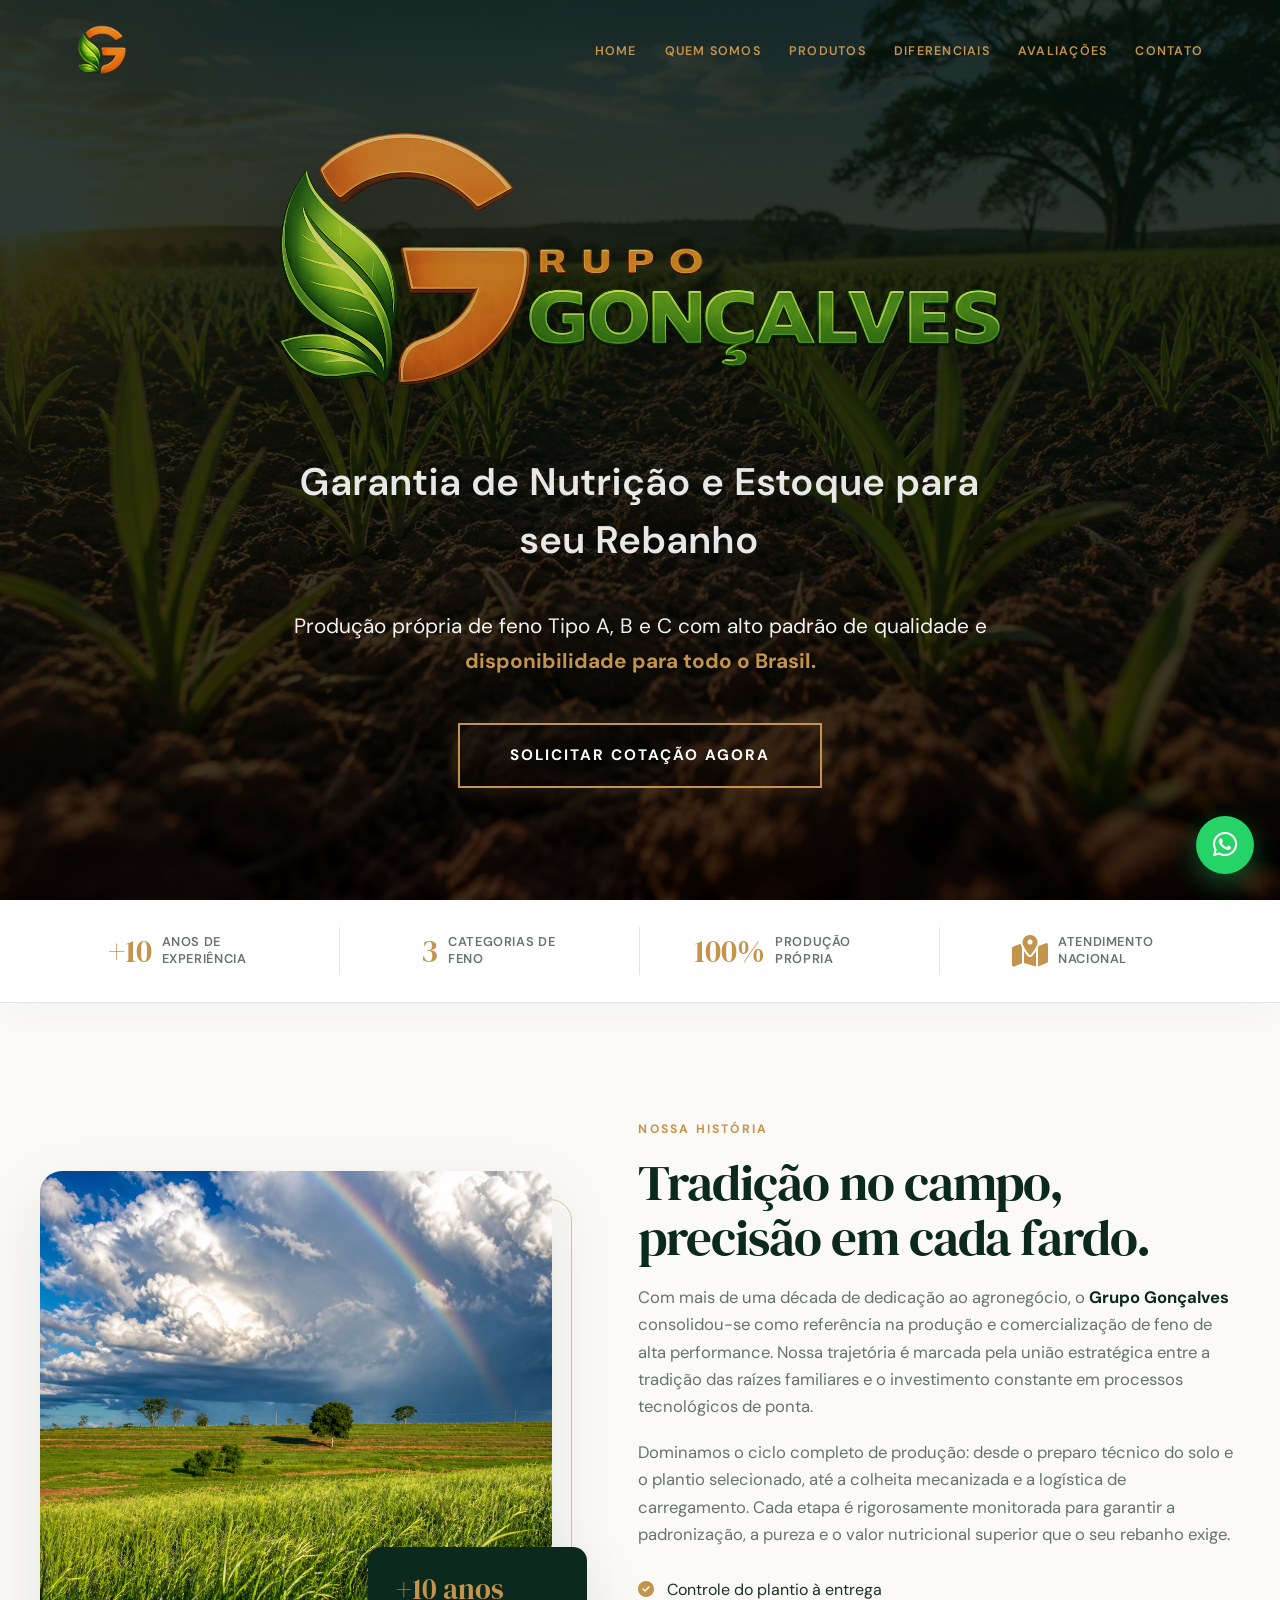
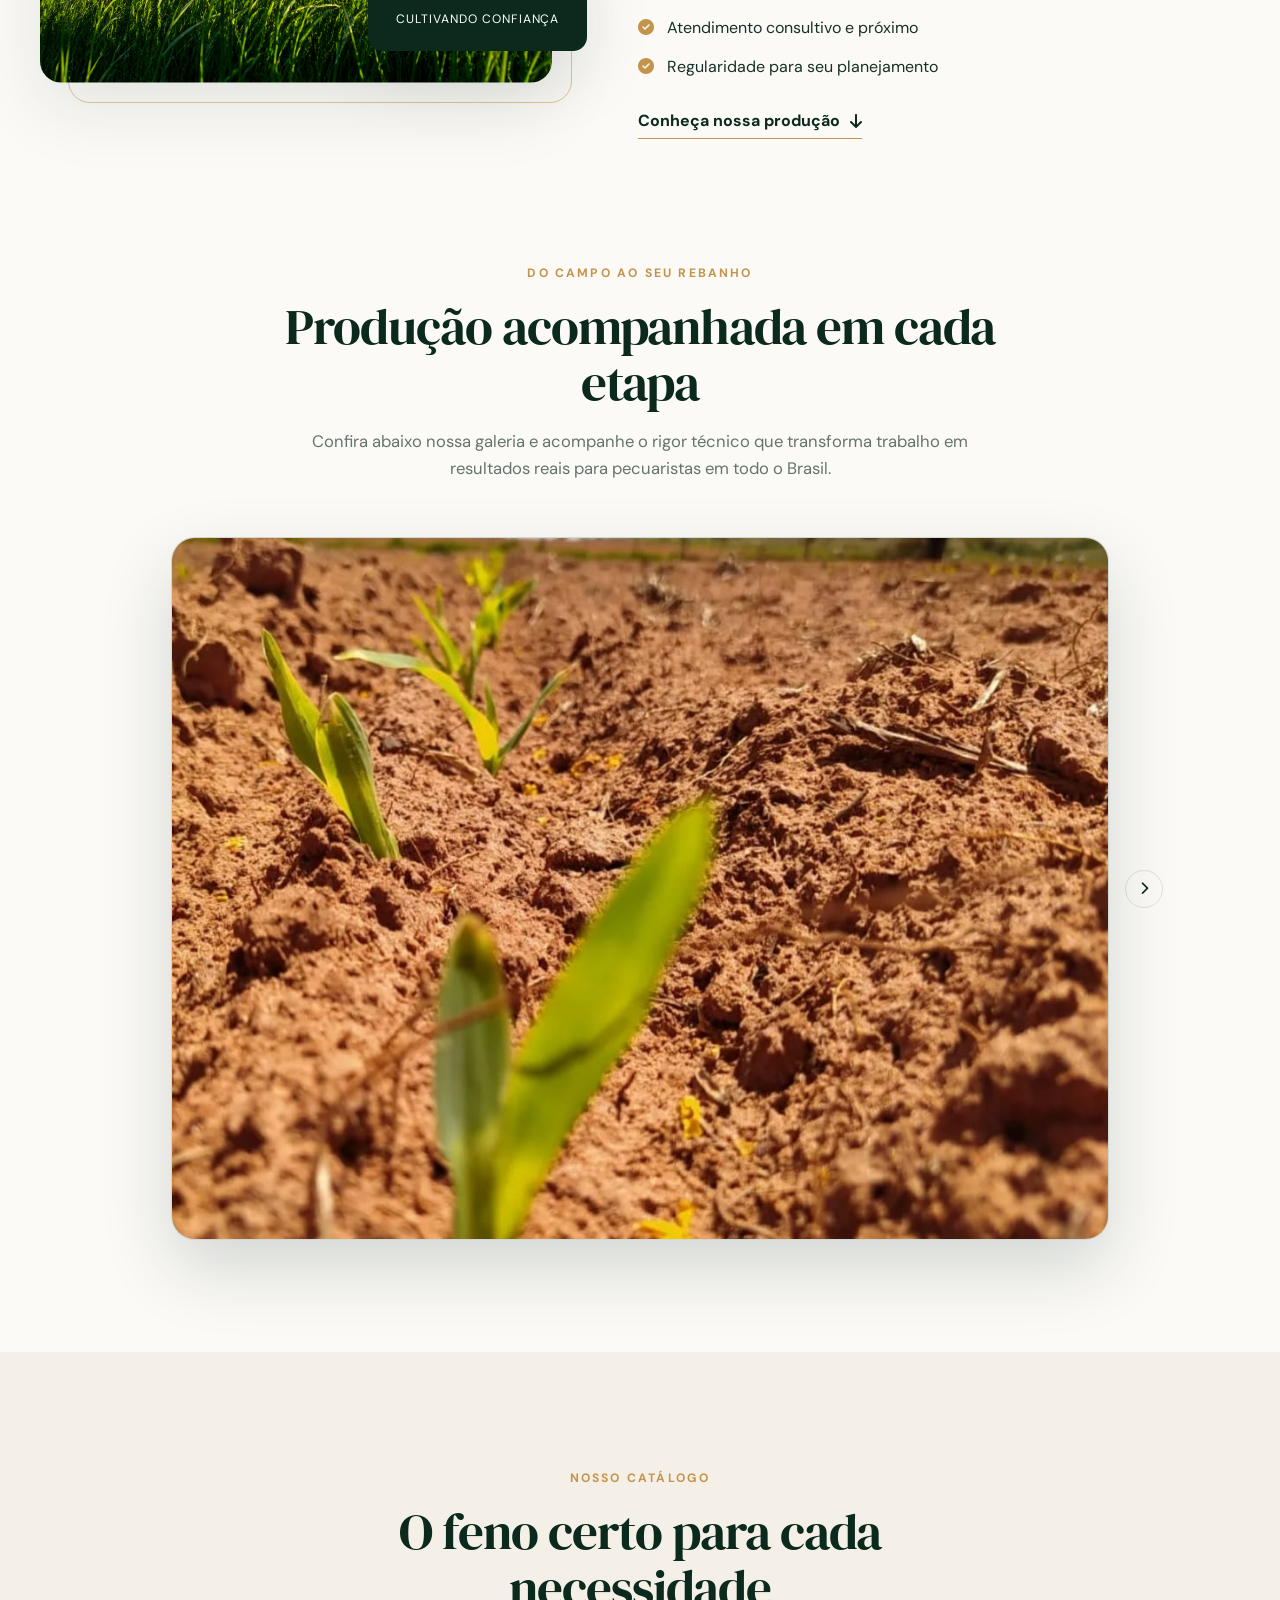
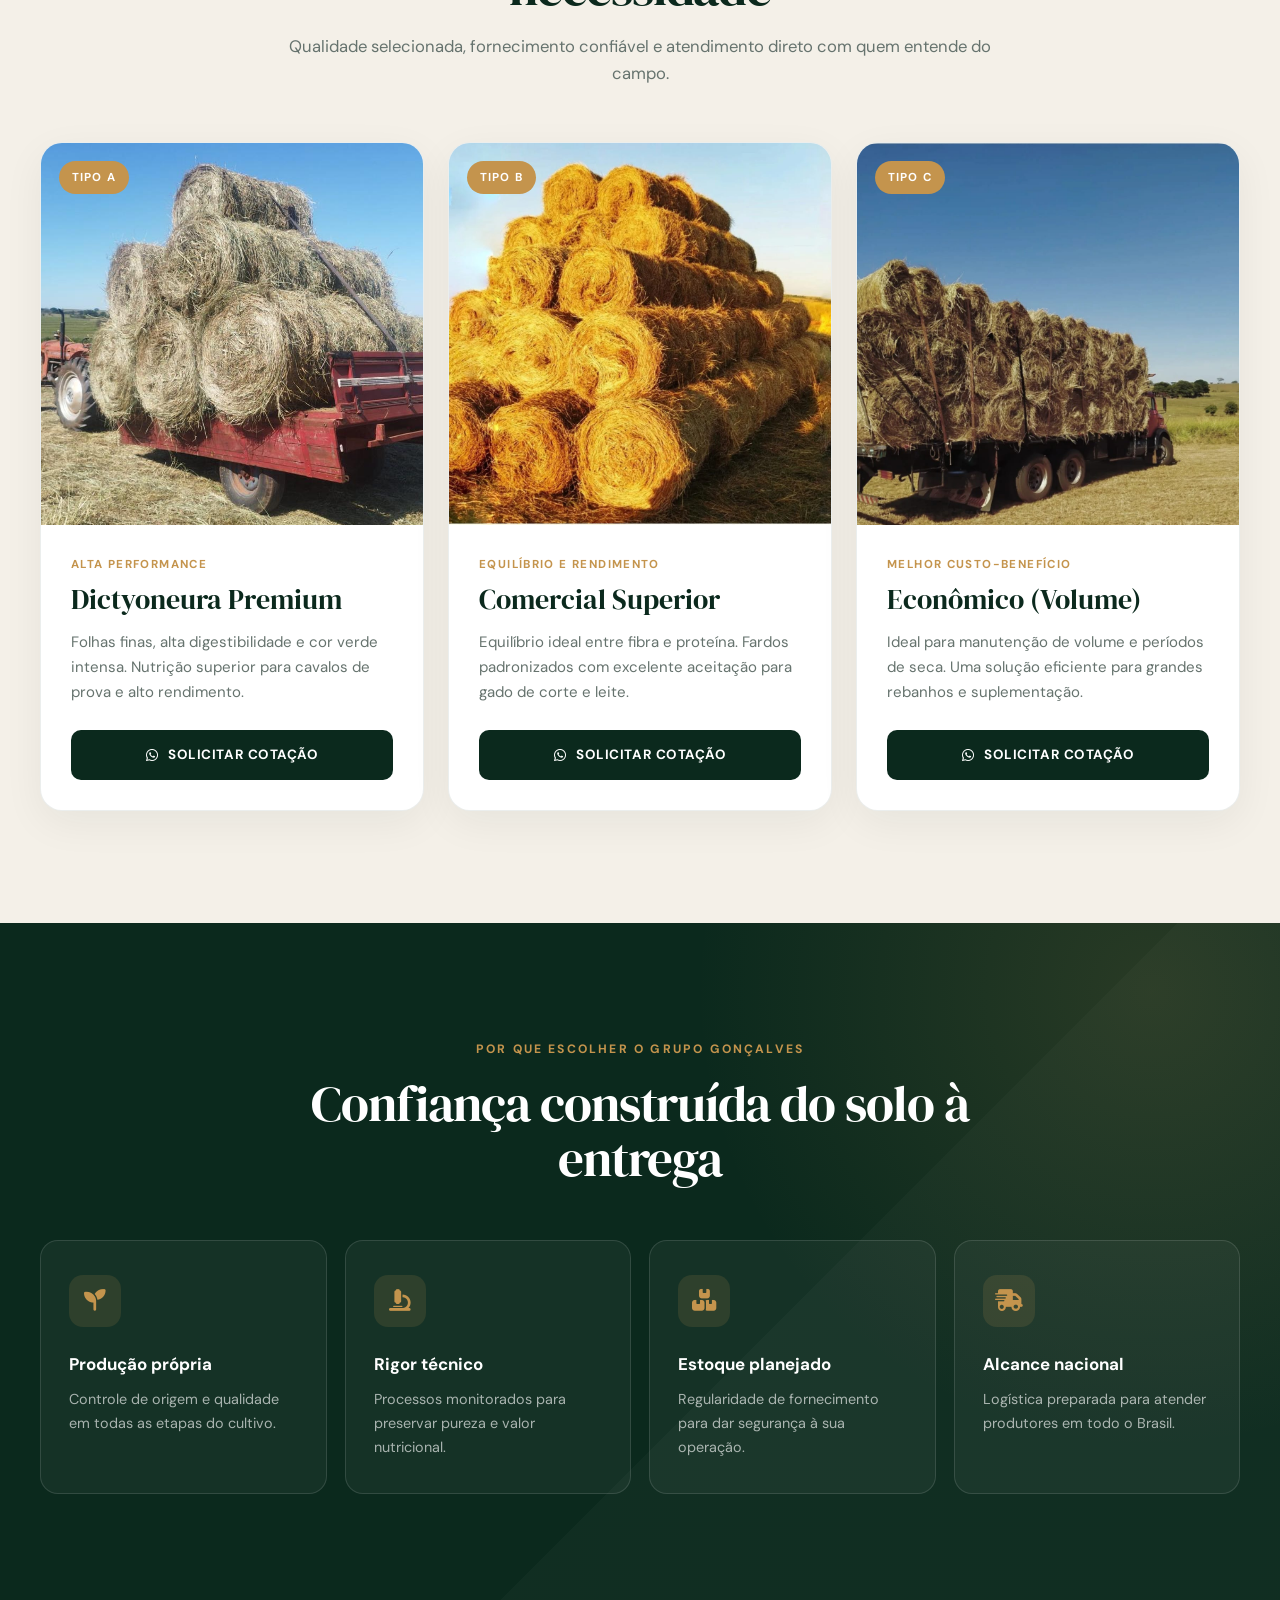
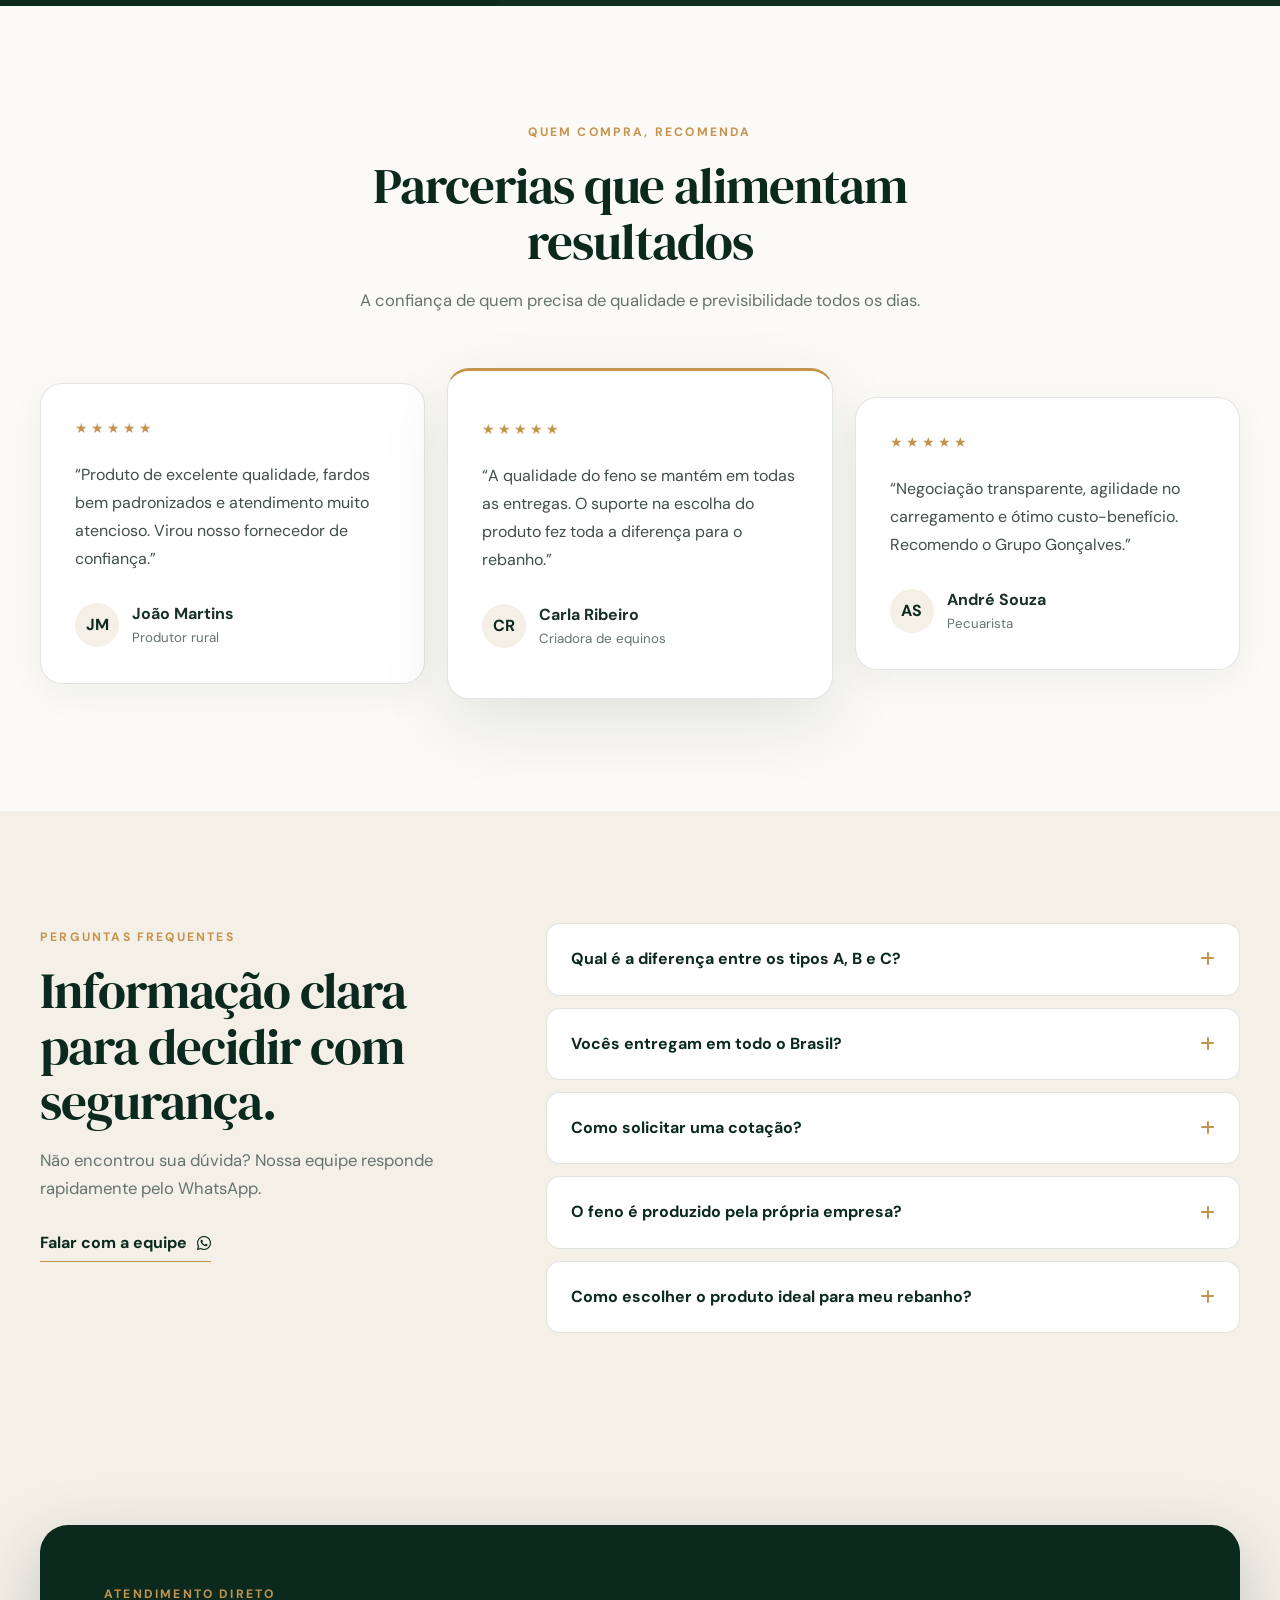
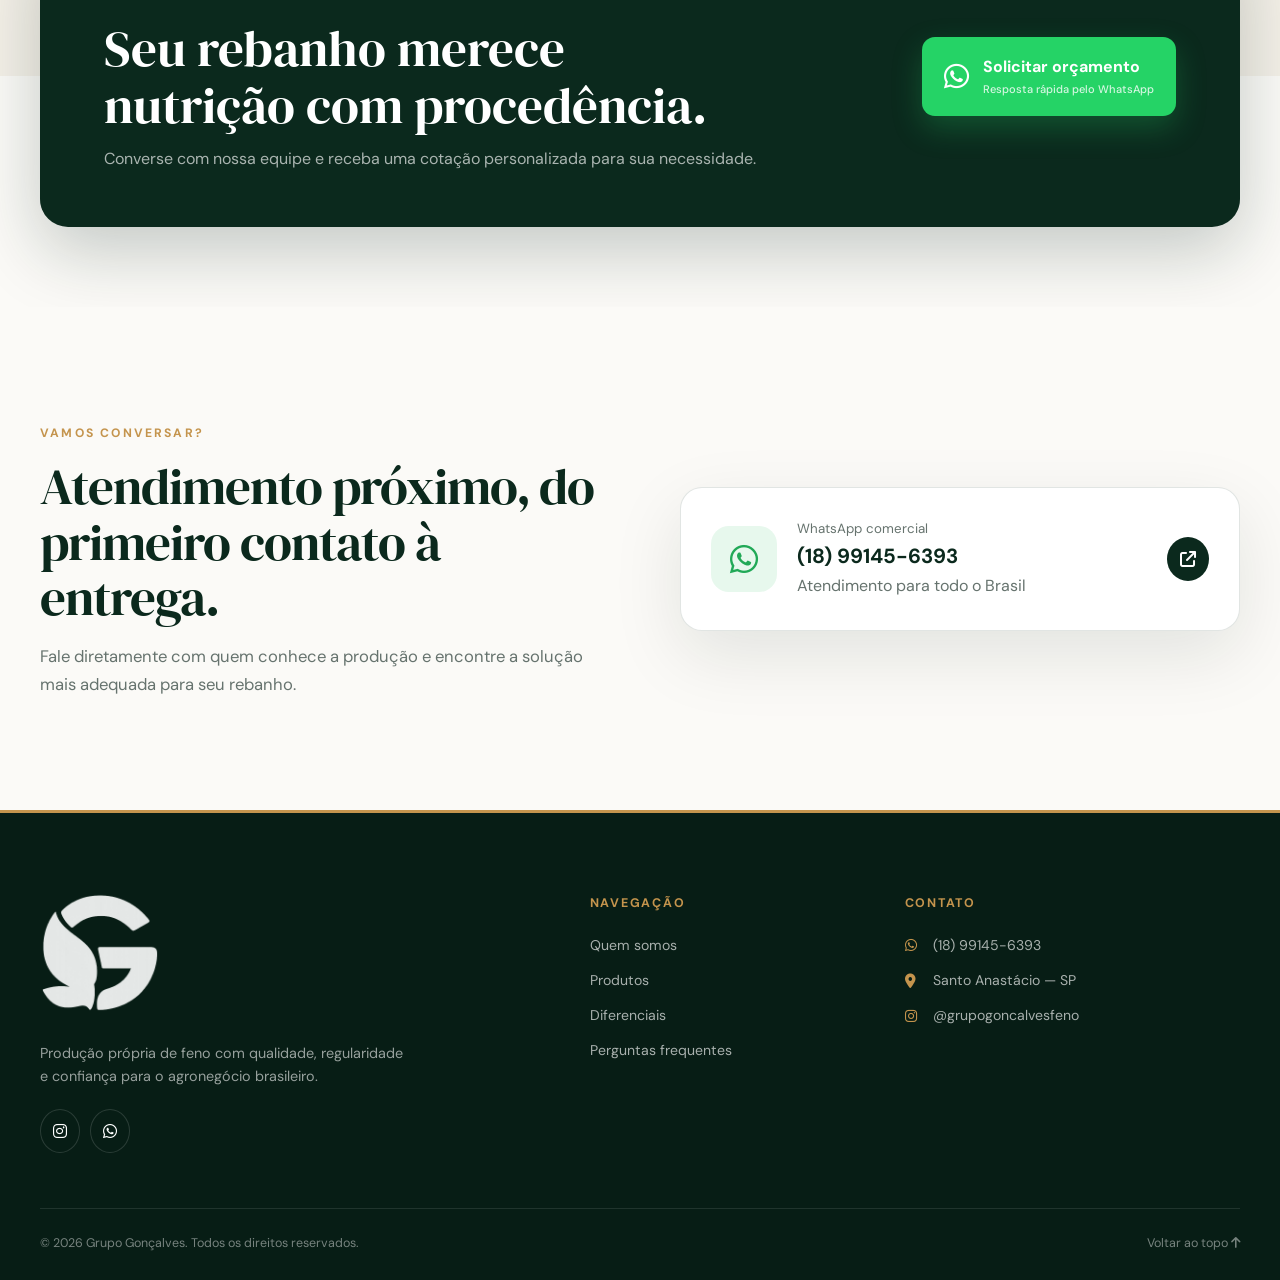
==== index.html @ c6c156f8 "chore: adiciona verificação do Google Search Console" ====
<!DOCTYPE html>
<html lang="pt-BR">
<head>
    <meta charset="UTF-8">
    <meta name="viewport" content="width=device-width, initial-scale=1.0">
    <meta name="theme-color" content="#0b291d">
    <meta name="description" content="Feno de alta qualidade direto do produtor. O Grupo Gonçalves oferece produção própria, padrão nutricional e entrega para todo o Brasil.">
    <meta name="robots" content="index, follow, max-image-preview:large">
    <meta property="og:title" content="Grupo Gonçalves | Feno de alta performance">
    <meta property="og:description" content="Produção própria de feno com qualidade, regularidade e atendimento para todo o Brasil.">
    <meta property="og:image" content="./assets/GrupoGoncalvesPreview.png">
    <meta property="og:image:alt" content="Grupo Gonçalves — produção de feno de alta performance">
    <meta property="og:type" content="website">
    <meta property="og:locale" content="pt_BR">
    <meta property="og:site_name" content="Grupo Gonçalves">
    <meta name="twitter:card" content="summary_large_image">
    <meta name="twitter:title" content="Grupo Gonçalves | Feno de alta performance">
    <meta name="twitter:description" content="Produção própria de feno com qualidade, regularidade e atendimento para todo o Brasil.">
    <meta name="twitter:image" content="./assets/GrupoGoncalvesPreview.png">
    <meta name="twitter:image:alt" content="Grupo Gonçalves — produção de feno de alta performance">
    <title>Grupo Gonçalves | Feno de Alta Performance</title>
    <link rel="icon" type="image/png" href="./assets/icons/favicon_b.png">
    <link rel="apple-touch-icon" href="./assets/icons/favicon_b.png">
    <link rel="preconnect" href="https://fonts.googleapis.com">
    <link rel="preconnect" href="https://fonts.gstatic.com" crossorigin>
    <link rel="preconnect" href="https://cdnjs.cloudflare.com" crossorigin>
    <link rel="stylesheet" href="https://fonts.googleapis.com/css2?family=DM+Serif+Display&family=DM+Sans:wght@400;500;600;700&display=swap">
    <link rel="stylesheet" href="https://cdnjs.cloudflare.com/ajax/libs/font-awesome/6.5.1/css/all.min.css">
    <link rel="stylesheet" href="style.css?v=20260802-17">
    <script type="application/ld+json">
    {
        "@context": "https://schema.org",
        "@type": "LocalBusiness",
        "name": "Grupo Gonçalves",
        "description": "Produção própria e comercialização de feno com atendimento para todo o Brasil.",
        "telephone": "+55 18 99145-6393",
        "address": {
            "@type": "PostalAddress",
            "addressLocality": "Santo Anastácio",
            "addressRegion": "SP",
            "addressCountry": "BR"
        },
        "areaServed": {
            "@type": "Country",
            "name": "Brasil"
        },
        "sameAs": [
            "https://instagram.com/grupogoncalvesfeno"
        ]
    }
    </script>
    <meta name="google-site-verification" content="qY4bhLeJdw24BojSnHFALsoboy35fEL6OrrmqEKG6aY" />
</head>
<body>
    <a class="skip-link" href="#conteudo">Pular para o conteúdo</a>
    <header id="top">
        <nav id="navbar" aria-label="Navegação principal">
            <a href="#top" class="logo-link" aria-label="Grupo Gonçalves — início">
                <img src="./assets/LogoG.png" alt="Grupo Gonçalves" class="logo" decoding="async">
            </a>
            <ul class="nav-links" id="nav-menu">
                <li><a href="#top">Home</a></li>
                <li><a href="#quem-somos">Quem Somos</a></li>
                <li><a href="#produtos">Produtos</a></li>
                <li><a href="#diferenciais">Diferenciais</a></li>
                <li><a href="#depoimentos">Avaliações</a></li>
                <li><a href="#contato">Contato</a></li>
            </ul>
            <button class="menu-toggle" id="mobile-menu" type="button" aria-label="Abrir menu de navegação" aria-expanded="false" aria-controls="nav-menu">
                <span class="bar"></span><span class="bar"></span><span class="bar"></span>
            </button>
        </nav>
    </header>

    <main id="conteudo">
        <!-- HERO PRESERVADA -->
        <section id="home" class="hero">
            <div class="hero-content">
                <div class="hero-brand">
                    <img src="./assets/GrupoGoncalvesPreview.png" alt="Destaque da produção de feno premium Grupo Gonçalves" class="hero-logo" width="1400" height="500" decoding="async" fetchpriority="high">
                </div>
                <h1 class="hero-tagline">Garantia de Nutrição e Estoque para seu Rebanho</h1>
                <p class="hero-subtext">Produção própria de feno Tipo A, B e C com alto padrão de qualidade e <span>disponibilidade para todo o Brasil.</span></p>
                <div class="hero-actions">
                    <a href="https://wa.me/5518991456393?text=Olá! Gostaria de consultar a disponibilidade de carga e preços." class="btn-cta" target="_blank" rel="noopener noreferrer">Solicitar Cotação Agora</a>
                </div>
            </div>
        </section>

        <section class="trust-bar" aria-label="Nossos números">
            <div class="container trust-grid">
                <div><strong>+10</strong><span>anos de experiência</span></div>
                <div><strong>3</strong><span>categorias de feno</span></div>
                <div><strong>100%</strong><span>produção própria</span></div>
                <div><i class="fa-solid fa-map-location-dot" aria-hidden="true"></i><span>atendimento nacional</span></div>
            </div>
        </section>

        <section id="quem-somos" class="section about-section">
            <div class="container">
                <div class="about-grid reveal">
                    <div class="about-media">
                        <img src="./assets/about-image.png" alt="Produção de feno do Grupo Gonçalves" loading="lazy" decoding="async" width="1024" height="1024">
                        <div class="experience-card"><strong>+10 anos</strong><span>cultivando confiança</span></div>
                    </div>
                    <div class="about-copy">
                        <span class="eyebrow">Nossa história</span>
                        <h2>Tradição no campo, precisão em cada fardo.</h2>
                        <p>Com mais de uma década de dedicação ao agronegócio, o <strong>Grupo Gonçalves</strong> consolidou-se como referência na produção e comercialização de feno de alta performance. Nossa trajetória é marcada pela união estratégica entre a tradição das raízes familiares e o investimento constante em processos tecnológicos de ponta.</p>
                        <p>Dominamos o ciclo completo de produção: desde o preparo técnico do solo e o plantio selecionado, até a colheita mecanizada e a logística de carregamento. Cada etapa é rigorosamente monitorada para garantir a padronização, a pureza e o valor nutricional superior que o seu rebanho exige.</p>
                        <ul class="check-list">
                            <li><i class="fa-solid fa-circle-check"></i> Controle do plantio à entrega</li>
                            <li><i class="fa-solid fa-circle-check"></i> Atendimento consultivo e próximo</li>
                            <li><i class="fa-solid fa-circle-check"></i> Regularidade para seu planejamento</li>
                        </ul>
                        <a class="text-link" href="#processo">Conheça nossa produção <i class="fa-solid fa-arrow-down"></i></a>
                    </div>
                </div>

                <div id="processo" class="process-block reveal">
                    <div class="section-heading">
                        <span class="eyebrow">Do campo ao seu rebanho</span>
                        <h2>Produção acompanhada em cada etapa</h2>
                        <p>Confira abaixo nossa galeria e acompanhe o rigor técnico que transforma trabalho em resultados reais para pecuaristas em todo o Brasil.</p>
                    </div>
                    <div class="carousel-container" aria-label="Galeria do processo de produção" aria-roledescription="carrossel" tabindex="0">
                        <div class="carousel-stage">
                            <button class="carousel-btn prev-btn hidden" type="button" aria-label="Imagem anterior"><i class="fas fa-chevron-left"></i></button>
                            <div class="carousel-track-container">
                                <ul class="carousel-track">
                                    <li class="carousel-slide"><img src="./assets/Plantio.jpeg" alt="Preparação técnica do solo para plantio de feno" loading="lazy" decoding="async" width="1076" height="1074"></li>
                                    <li class="carousel-slide"><img src="./assets/GramaLlanero.jpeg" alt="Campo de grama Llanero para produção de feno" loading="lazy" decoding="async" width="960" height="1280"></li>
                                    <li class="carousel-slide"><img src="./assets/TratornaRoca.jpeg" alt="Colheita mecanizada de feno" loading="lazy" decoding="async" width="1078" height="871"></li>
                                    <li class="carousel-slide"><img src="./assets/RoloDeFeno.jpeg" alt="Fardos de feno prontos para armazenamento" loading="lazy" decoding="async" width="1080" height="1079"></li>
                                    <li class="carousel-slide"><img src="./assets/FenonoCaminhao.jpeg" alt="Transporte de feno para todo o Brasil" loading="lazy" decoding="async" width="1080" height="1079"></li>
                                    <li class="carousel-slide"><img src="./assets/CarretadeFeno.jpeg" alt="Carregamento de feno em carreta" loading="lazy" decoding="async" width="1280" height="960"></li>
                                </ul>
                            </div>
                            <button class="carousel-btn next-btn" type="button" aria-label="Próxima imagem"><i class="fas fa-chevron-right"></i></button>
                        </div>
                    </div>
                </div>
            </div>
        </section>

        <section id="produtos" class="section products-section">
            <div class="container">
                <div class="section-heading reveal"><span class="eyebrow">Nosso catálogo</span><h2>O feno certo para cada necessidade</h2><p>Qualidade selecionada, fornecimento confiável e atendimento direto com quem entende do campo.</p></div>
                <div class="products-grid">
                    <article class="product-card reveal"><div class="product-image"><img src="./assets/FenoTrator.jpeg" alt="Feno Dictyoneura Premium Tipo A" loading="lazy"><span>Tipo A</span></div><div class="product-body"><p class="product-kicker">Alta performance</p><h3>Dictyoneura Premium</h3><p>Folhas finas, alta digestibilidade e cor verde intensa. Nutrição superior para cavalos de prova e alto rendimento.</p><a class="product-button" href="https://wa.me/5518991456393?text=Olá! Gostaria de um orçamento para Feno Tipo A." target="_blank" rel="noopener noreferrer"><i class="fa-brands fa-whatsapp"></i> Solicitar cotação</a></div></article>
                    <article class="product-card reveal"><div class="product-image"><img src="./assets/RoloDeFeno.jpeg" alt="Feno Comercial Superior Tipo B" loading="lazy"><span>Tipo B</span></div><div class="product-body"><p class="product-kicker">Equilíbrio e rendimento</p><h3>Comercial Superior</h3><p>Equilíbrio ideal entre fibra e proteína. Fardos padronizados com excelente aceitação para gado de corte e leite.</p><a class="product-button" href="https://wa.me/5518991456393?text=Olá! Gostaria de um orçamento para Feno Tipo B." target="_blank" rel="noopener noreferrer"><i class="fa-brands fa-whatsapp"></i> Solicitar cotação</a></div></article>
                    <article class="product-card reveal"><div class="product-image"><img src="./assets/CaminhaodeFeno.jpeg" alt="Feno Econômico Tipo C" loading="lazy"><span>Tipo C</span></div><div class="product-body"><p class="product-kicker">Melhor custo-benefício</p><h3>Econômico (Volume)</h3><p>Ideal para manutenção de volume e períodos de seca. Uma solução eficiente para grandes rebanhos e suplementação.</p><a class="product-button" href="https://wa.me/5518991456393?text=Olá! Gostaria de um orçamento para Feno Tipo C." target="_blank" rel="noopener noreferrer"><i class="fa-brands fa-whatsapp"></i> Solicitar cotação</a></div></article>
                </div>
            </div>
        </section>

        <section id="diferenciais" class="section advantages-section">
            <div class="container"><div class="section-heading light reveal"><span class="eyebrow">Por que escolher o Grupo Gonçalves</span><h2>Confiança construída do solo à entrega</h2></div>
                <div class="advantages-grid">
                    <article class="advantage reveal"><i class="fa-solid fa-seedling"></i><h3>Produção própria</h3><p>Controle de origem e qualidade em todas as etapas do cultivo.</p></article>
                    <article class="advantage reveal"><i class="fa-solid fa-microscope"></i><h3>Rigor técnico</h3><p>Processos monitorados para preservar pureza e valor nutricional.</p></article>
                    <article class="advantage reveal"><i class="fa-solid fa-boxes-stacked"></i><h3>Estoque planejado</h3><p>Regularidade de fornecimento para dar segurança à sua operação.</p></article>
                    <article class="advantage reveal"><i class="fa-solid fa-truck-fast"></i><h3>Alcance nacional</h3><p>Logística preparada para atender produtores em todo o Brasil.</p></article>
                </div>
            </div>
        </section>

        <section id="depoimentos" class="section testimonials-section">
            <div class="container"><div class="section-heading reveal"><span class="eyebrow">Quem compra, recomenda</span><h2>Parcerias que alimentam resultados</h2><p>A confiança de quem precisa de qualidade e previsibilidade todos os dias.</p></div>
                <div class="testimonials-grid">
                    <figure class="testimonial reveal"><div class="stars" aria-label="5 de 5 estrelas">★★★★★</div><blockquote>“Produto de excelente qualidade, fardos bem padronizados e atendimento muito atencioso. Virou nosso fornecedor de confiança.”</blockquote><figcaption><span class="avatar">JM</span><div><strong>João Martins</strong><small>Produtor rural</small></div></figcaption></figure>
                    <figure class="testimonial featured reveal"><div class="stars" aria-label="5 de 5 estrelas">★★★★★</div><blockquote>“A qualidade do feno se mantém em todas as entregas. O suporte na escolha do produto fez toda a diferença para o rebanho.”</blockquote><figcaption><span class="avatar">CR</span><div><strong>Carla Ribeiro</strong><small>Criadora de equinos</small></div></figcaption></figure>
                    <figure class="testimonial reveal"><div class="stars" aria-label="5 de 5 estrelas">★★★★★</div><blockquote>“Negociação transparente, agilidade no carregamento e ótimo custo-benefício. Recomendo o Grupo Gonçalves.”</blockquote><figcaption><span class="avatar">AS</span><div><strong>André Souza</strong><small>Pecuarista</small></div></figcaption></figure>
                </div>
            </div>
        </section>

        <section id="faq" class="section faq-section">
            <div class="container faq-layout"><div class="faq-intro reveal"><span class="eyebrow">Perguntas frequentes</span><h2>Informação clara para decidir com segurança.</h2><p>Não encontrou sua dúvida? Nossa equipe responde rapidamente pelo WhatsApp.</p><a class="text-link" href="https://wa.me/5518991456393?text=Olá! Tenho uma dúvida sobre os produtos." target="_blank" rel="noopener noreferrer">Falar com a equipe <i class="fa-brands fa-whatsapp"></i></a></div>
                <div class="accordion reveal">
                    <details><summary>Qual é a diferença entre os tipos A, B e C?<i class="fa-solid fa-plus"></i></summary><p>Eles atendem objetivos distintos de desempenho, composição e custo-benefício. Nossa equipe indica a melhor opção conforme o perfil do seu rebanho.</p></details>
                    <details><summary>Vocês entregam em todo o Brasil?<i class="fa-solid fa-plus"></i></summary><p>Sim. Atendemos clientes em todo o território nacional e alinhamos cada carga conforme o destino e a disponibilidade logística.</p></details>
                    <details><summary>Como solicitar uma cotação?<i class="fa-solid fa-plus"></i></summary><p>Entre em contato pelo WhatsApp, informe o tipo ou finalidade do feno, a quantidade desejada e sua cidade para receber uma cotação personalizada.</p></details>
                    <details><summary>O feno é produzido pela própria empresa?<i class="fa-solid fa-plus"></i></summary><p>Sim. A produção própria permite acompanhar o ciclo completo e manter maior controle sobre origem, padronização e qualidade.</p></details>
                    <details><summary>Como escolher o produto ideal para meu rebanho?<i class="fa-solid fa-plus"></i></summary><p>Nossa equipe oferece atendimento consultivo. Conte-nos a espécie, finalidade e rotina de alimentação para avaliarmos a opção mais adequada.</p></details>
                </div>
            </div>
        </section>

        <section class="cta-section"><div class="container cta-card reveal"><div><span class="eyebrow">Atendimento direto</span><h2>Seu rebanho merece nutrição com procedência.</h2><p>Converse com nossa equipe e receba uma cotação personalizada para sua necessidade.</p></div><a class="whatsapp-button" href="https://wa.me/5518991456393?text=Olá! Gostaria de um orçamento personalizado." target="_blank" rel="noopener noreferrer"><i class="fa-brands fa-whatsapp"></i><span>Solicitar orçamento<small>Resposta rápida pelo WhatsApp</small></span></a></div></section>

        <section id="contato" class="section contact-section"><div class="container contact-grid"><div class="contact-copy reveal"><span class="eyebrow">Vamos conversar?</span><h2>Atendimento próximo, do primeiro contato à entrega.</h2><p>Fale diretamente com quem conhece a produção e encontre a solução mais adequada para seu rebanho.</p></div><div class="contact-card reveal"><div class="contact-icon"><i class="fa-brands fa-whatsapp"></i></div><div><small>WhatsApp comercial</small><strong>(18) 99145-6393</strong><span>Atendimento para todo o Brasil</span></div><a href="https://wa.me/5518991456393?text=Olá! Gostaria de mais informações sobre o feno." target="_blank" rel="noopener noreferrer" aria-label="Iniciar conversa no WhatsApp"><i class="fa-solid fa-arrow-up-right-from-square"></i></a></div></div></section>
    </main>

    <footer><div class="container footer-grid"><div class="footer-brand"><img src="./assets/LogoG.png" alt="Grupo Gonçalves" loading="lazy" decoding="async"><p>Produção própria de feno com qualidade, regularidade e confiança para o agronegócio brasileiro.</p><div class="social-links"><a href="https://instagram.com/grupogoncalvesfeno" target="_blank" rel="noopener noreferrer" aria-label="Instagram"><i class="fa-brands fa-instagram"></i></a><a href="https://wa.me/5518991456393" target="_blank" rel="noopener noreferrer" aria-label="WhatsApp"><i class="fa-brands fa-whatsapp"></i></a></div></div><div><h3>Navegação</h3><ul><li><a href="#quem-somos">Quem somos</a></li><li><a href="#produtos">Produtos</a></li><li><a href="#diferenciais">Diferenciais</a></li><li><a href="#faq">Perguntas frequentes</a></li></ul></div><div><h3>Contato</h3><ul class="footer-contact"><li><i class="fa-brands fa-whatsapp"></i><a href="https://wa.me/5518991456393" target="_blank" rel="noopener noreferrer">(18) 99145-6393</a></li><li><i class="fa-solid fa-location-dot"></i><a href="https://maps.app.goo.gl/eBqQfRAm9Mj8WRmx9?g_st=aw" target="_blank" rel="noopener noreferrer">Santo Anastácio — SP</a></li><li><i class="fa-brands fa-instagram"></i><a href="https://instagram.com/grupogoncalvesfeno" target="_blank" rel="noopener noreferrer">@grupogoncalvesfeno</a></li></ul></div></div><div class="container footer-bottom"><p>© 2026 Grupo Gonçalves. Todos os direitos reservados.</p><a href="#top">Voltar ao topo <i class="fa-solid fa-arrow-up"></i></a></div></footer>
    <a href="https://wa.me/5518991456393?text=Olá! Gostaria de mais informações sobre o feno." class="whatsapp-float" target="_blank" rel="noopener noreferrer" aria-label="Fale conosco pelo WhatsApp"><i class="fa-brands fa-whatsapp"></i><span>Fale conosco</span></a>
    <script src="script.js" defer></script>
</body>
</html>
---- style.css ----
:root{--primary:#0b291d;--primary-light:#174533;--accent:#c4944d;--accent-hover:#ab7d3a;--cream:#f4f0e8;--surface:#fbfaf7;--white:#fff;--text:#183029;--muted:#66736e;--border:rgba(11,41,29,.12);--shadow:0 24px 70px rgba(8,34,23,.1);--radius:22px;--transition:.35s cubic-bezier(.2,.8,.2,1);--max-width:1200px;--font-title:'DM Serif Display',serif;--font-text:'DM Sans',sans-serif}
*,*::before,*::after{box-sizing:border-box;margin:0;padding:0}html{scroll-behavior:smooth;scroll-padding-top:92px}body{font-family:var(--font-text);color:var(--text);background:var(--surface);line-height:1.65;overflow-x:hidden}img{max-width:100%}a{color:inherit}.container{width:min(var(--max-width),calc(100% - 40px));margin-inline:auto}.section{padding:112px 0}.skip-link{position:fixed;top:-80px;left:20px;z-index:9999;background:var(--white);color:var(--primary);padding:12px 18px;border-radius:8px}.skip-link:focus{top:20px}.eyebrow{display:inline-block;margin-bottom:16px;color:var(--accent);font-size:.76rem;font-weight:700;letter-spacing:.18em;text-transform:uppercase}.section-heading{max-width:720px;margin:0 auto 54px;text-align:center}.section-heading h2,.about-copy h2,.faq-intro h2,.contact-copy h2{font:400 clamp(2.2rem,4vw,3.7rem)/1.08 var(--font-title);color:var(--primary);letter-spacing:-.02em}.section-heading p,.about-copy p,.faq-intro p,.contact-copy p{margin-top:18px;color:var(--muted);font-size:1.04rem}.section-heading.light h2{color:var(--white)}

/* Navigation */
nav{position:fixed;inset:0 0 auto;z-index:1000;display:flex;align-items:center;justify-content:space-between;width:100%;padding:25px 6%;background:transparent;transition:var(--transition)}nav.scrolled{padding:12px 6%;background:rgba(255,255,255,.92);backdrop-filter:blur(16px);box-shadow:0 6px 30px rgba(8,34,23,.08)}nav img{display:block;height:50px;filter:saturate(.9) opacity(.95) drop-shadow(0 20px 40px rgba(0,0,0,.4));transition:var(--transition)}nav.scrolled img{height:35px;margin:15px}nav ul{display:flex;gap:28px;list-style:none}nav ul a{position:relative;color:var(--accent);font-size:.78rem;font-weight:600;letter-spacing:.1em;text-decoration:none;text-transform:uppercase}nav ul a::after{content:'';position:absolute;left:0;bottom:-7px;width:0;height:2px;background:var(--accent);transition:var(--transition)}nav ul a:hover::after,nav ul a:focus-visible::after{width:100%}.menu-toggle{display:none;flex-direction:column;gap:6px;border:0;background:none;cursor:pointer}.bar{width:30px;height:3px;background:var(--accent);border-radius:2px;transition:.3s}.menu-toggle.is-active .bar:nth-child(1){transform:translateY(9px) rotate(45deg)}.menu-toggle.is-active .bar:nth-child(2){opacity:0}.menu-toggle.is-active .bar:nth-child(3){transform:translateY(-9px) rotate(-45deg)}

/* Hero — regras visuais originais preservadas */
.hero{position:relative;display:flex;justify-content:center;align-items:center;height:100vh;padding:0 20px;background:linear-gradient(rgba(11,41,29,.75),rgba(0,0,0,.6)),url('./assets/banner.png') center/cover;text-align:center;color:var(--white);overflow:hidden}.hero::before{content:'';position:absolute;inset:0;background:rgba(0,0,0,.4);z-index:1}.hero-content{position:relative;z-index:2;display:flex;flex-direction:column;align-items:center;gap:20px;width:100%;max-width:1000px}.hero-brand{animation:zoomIn 1.2s var(--transition)}.hero-logo{width:auto;height:auto;max-width:clamp(300px,60vw,800px);max-height:35vh;padding:15px;object-fit:contain;filter:saturate(.8) opacity(.8) drop-shadow(0 20px 40px rgba(0,0,0,.4))}.hero-tagline{max-width:750px;padding:20px;font-size:clamp(1.4rem,3vw,2.5rem);font-weight:600;letter-spacing:2px;line-height:1.5;color:rgba(255,255,255,.9);filter:drop-shadow(0 20px 40px rgba(0,0,0,.4));animation:fadeInUp 1s ease}.hero-subtext{max-width:800px;margin-bottom:25px;font-size:clamp(1.1rem,2vw,1.3rem);color:rgba(255,255,255,.95);animation:fadeInUp 1.2s ease}.hero-subtext span{display:inline-block;color:var(--accent);font-weight:700;text-shadow:0 2px 4px rgba(0,0,0,.5)}.btn-cta{display:inline-block;padding:18px 50px;background:transparent;border:2px solid var(--accent);color:var(--white);font-size:.95rem;font-weight:700;letter-spacing:2px;text-decoration:none;text-transform:uppercase;box-shadow:0 0 20px rgba(196,148,77,.2);animation:fadeInUp 1.4s ease;transition:var(--transition)}.btn-cta:hover{background:var(--accent-hover);transform:scale(1.05);box-shadow:0 0 30px rgba(196,148,77,.4)}

/* Trust */
.trust-bar{position:relative;z-index:5;background:var(--white);border-bottom:1px solid var(--border);box-shadow:0 10px 35px rgba(11,41,29,.04)}.trust-grid{display:grid;grid-template-columns:repeat(4,1fr);padding:27px 0}.trust-grid>div{display:flex;align-items:center;justify-content:center;gap:10px;min-height:48px;border-right:1px solid var(--border)}.trust-grid>div:last-child{border:0}.trust-grid strong,.trust-grid i{font:400 2rem var(--font-title);color:var(--accent)}.trust-grid span{max-width:110px;color:var(--muted);font-size:.8rem;font-weight:600;line-height:1.3;text-transform:uppercase;letter-spacing:.05em}

/* About and production */
.about-section{background:var(--surface)}.about-grid{display:grid;grid-template-columns:.92fr 1.08fr;gap:86px;align-items:center}.about-media{position:relative}.about-media::before{content:'';position:absolute;inset:28px -20px -20px 28px;border:1px solid rgba(196,148,77,.5);border-radius:var(--radius)}.about-media img{position:relative;display:block;width:100%;height:600px;object-fit:cover;border-radius:var(--radius);box-shadow:var(--shadow)}.experience-card{position:absolute;right:-35px;bottom:32px;display:flex;flex-direction:column;padding:22px 28px;background:var(--primary);color:var(--white);border-radius:14px;box-shadow:var(--shadow)}.experience-card strong{font:400 1.8rem var(--font-title);color:var(--accent)}.experience-card span{font-size:.76rem;text-transform:uppercase;letter-spacing:.08em}.about-copy p strong{color:var(--primary)}.check-list{display:grid;gap:12px;margin:28px 0;list-style:none}.check-list i{margin-right:9px;color:var(--accent)}.text-link{display:inline-flex;align-items:center;gap:10px;color:var(--primary);font-weight:700;text-decoration:none;border-bottom:1px solid var(--accent);padding-bottom:4px;transition:var(--transition)}.text-link:hover{gap:15px;color:var(--accent)}.process-block{padding-top:120px}.carousel-container{position:relative;max-width:1050px;margin:auto}.carousel-track-container{overflow:hidden;border-radius:var(--radius);background:#e9ece8;box-shadow:var(--shadow)}.carousel-track{display:flex;list-style:none;transition:transform .6s cubic-bezier(.25,1,.5,1)}.carousel-slide{flex:0 0 100%}.carousel-slide img{display:block;width:100%;aspect-ratio:16/8.5;object-fit:cover}.carousel-btn{position:absolute;top:50%;z-index:2;display:grid;place-items:center;width:52px;height:52px;border:0;border-radius:50%;background:var(--white);color:var(--primary);box-shadow:0 8px 25px rgba(0,0,0,.18);cursor:pointer;transform:translateY(-50%);transition:var(--transition)}.carousel-btn:hover{background:var(--accent);color:var(--white);transform:translateY(-50%) scale(1.08)}.prev-btn{left:-26px}.next-btn{right:-26px}.carousel-btn.hidden{opacity:0;pointer-events:none}.carousel-indicators{display:flex;justify-content:center;gap:8px;margin-top:24px}.indicator{width:8px;height:8px;border:0;border-radius:10px;background:#cad1cd;cursor:pointer;transition:var(--transition)}.indicator.active{width:28px;background:var(--accent)}

/* Products */
.products-section{background:var(--cream)}.products-grid{display:grid;grid-template-columns:repeat(3,1fr);gap:24px}.product-card{overflow:hidden;display:flex;flex-direction:column;background:var(--white);border:1px solid rgba(11,41,29,.08);border-radius:var(--radius);box-shadow:0 12px 40px rgba(11,41,29,.06);transition:var(--transition)}.product-card:hover{transform:translateY(-9px);box-shadow:0 24px 60px rgba(11,41,29,.13)}.product-image{position:relative;overflow:hidden}.product-image img{display:block;width:100%;height:270px;object-fit:cover;transition:transform .7s ease}.product-card:hover .product-image img{transform:scale(1.05)}.product-image span{position:absolute;top:18px;left:18px;padding:7px 13px;background:var(--accent);color:var(--white);border-radius:50px;font-size:.72rem;font-weight:700;letter-spacing:.1em;text-transform:uppercase}.product-body{display:flex;flex:1;flex-direction:column;padding:30px}.product-kicker{color:var(--accent)!important;font-size:.72rem!important;font-weight:700;text-transform:uppercase;letter-spacing:.12em}.product-body h3{margin:6px 0 12px;font:400 1.75rem var(--font-title);color:var(--primary)}.product-body>p{color:var(--muted);font-size:.94rem}.product-button{display:flex;align-items:center;justify-content:center;gap:10px;margin-top:26px;padding:14px;background:var(--primary);color:var(--white);border-radius:10px;font-size:.84rem;font-weight:700;letter-spacing:.04em;text-decoration:none;text-transform:uppercase;transition:var(--transition)}.product-button:hover{background:#25a957;transform:translateY(-2px)}

/* Advantages */
.advantages-section{position:relative;background:var(--primary);overflow:hidden}.advantages-section::before{content:'';position:absolute;inset:0;background:radial-gradient(circle at 90% 10%,rgba(196,148,77,.16),transparent 35%),linear-gradient(135deg,transparent 60%,rgba(255,255,255,.025) 60%)}.advantages-section .container{position:relative}.advantages-grid{display:grid;grid-template-columns:repeat(4,1fr);gap:18px}.advantage{padding:34px 28px;border:1px solid rgba(255,255,255,.12);border-radius:18px;background:rgba(255,255,255,.045);transition:var(--transition)}.advantage:hover{background:rgba(255,255,255,.08);border-color:rgba(196,148,77,.5);transform:translateY(-5px)}.advantage i{display:grid;place-items:center;width:52px;height:52px;margin-bottom:24px;border-radius:14px;background:rgba(196,148,77,.14);color:var(--accent);font-size:1.35rem}.advantage h3{color:var(--white);font-size:1.06rem}.advantage p{margin-top:9px;color:rgba(255,255,255,.63);font-size:.9rem}

/* Testimonials */
.testimonials-section{background:var(--surface)}.testimonials-grid{display:grid;grid-template-columns:repeat(3,1fr);gap:22px;align-items:center}.testimonial{padding:34px;background:var(--white);border:1px solid var(--border);border-radius:var(--radius);box-shadow:0 10px 35px rgba(11,41,29,.05)}.testimonial.featured{padding-block:48px;box-shadow:var(--shadow);border-top:3px solid var(--accent)}.stars{color:var(--accent);letter-spacing:3px;font-size:.85rem}.testimonial blockquote{margin:20px 0 28px;color:#3f4e49;font-size:1rem;line-height:1.75}.testimonial figcaption{display:flex;align-items:center;gap:13px}.avatar{display:grid;place-items:center;width:44px;height:44px;border-radius:50%;background:var(--cream);color:var(--primary);font-weight:700}.testimonial figcaption div{display:flex;flex-direction:column}.testimonial small{color:var(--muted)}.testimonial-note{text-align:center;margin-top:24px;color:#8a928f;font-size:.76rem}

/* FAQ */
.faq-section{background:var(--cream)}.faq-layout{display:grid;grid-template-columns:.75fr 1.25fr;gap:90px;align-items:start}.faq-intro{position:sticky;top:120px}.faq-intro .text-link{margin-top:28px}.accordion{display:grid;gap:12px}.accordion details{background:var(--white);border:1px solid var(--border);border-radius:14px;transition:var(--transition)}.accordion details[open]{box-shadow:0 12px 35px rgba(11,41,29,.07);border-color:rgba(196,148,77,.45)}.accordion summary{display:flex;align-items:center;justify-content:space-between;gap:20px;padding:22px 24px;color:var(--primary);font-weight:700;cursor:pointer;list-style:none}.accordion summary::-webkit-details-marker{display:none}.accordion summary i{color:var(--accent);transition:transform .3s}.accordion details[open] summary i{transform:rotate(45deg)}.accordion details p{padding:0 55px 24px 24px;color:var(--muted);font-size:.94rem}

/* CTA, contact */
.cta-section{padding:80px 0;background:linear-gradient(180deg,var(--cream) 50%,var(--surface) 50%)}.cta-card{display:flex;align-items:center;justify-content:space-between;gap:50px;padding:55px 64px;background:var(--primary);border-radius:28px;box-shadow:0 24px 70px rgba(11,41,29,.23)}.cta-card h2{max-width:650px;font:400 clamp(2rem,4vw,3.25rem)/1.1 var(--font-title);color:var(--white)}.cta-card p{margin-top:13px;color:rgba(255,255,255,.65)}.whatsapp-button{display:flex;flex:0 0 auto;align-items:center;gap:14px;padding:17px 22px;border-radius:13px;background:#25d366;color:#fff;text-decoration:none;box-shadow:0 12px 30px rgba(37,211,102,.25);transition:var(--transition)}.whatsapp-button:hover{background:#1fba59;transform:translateY(-4px)}.whatsapp-button>i{font-size:1.8rem}.whatsapp-button span{display:flex;flex-direction:column;font-weight:700}.whatsapp-button small{font-size:.69rem;font-weight:500;opacity:.8}.contact-section{background:var(--surface)}.contact-grid{display:grid;grid-template-columns:1fr 1fr;gap:80px;align-items:center}.contact-card{display:grid;grid-template-columns:auto 1fr auto;gap:20px;align-items:center;padding:30px;border:1px solid var(--border);border-radius:var(--radius);background:var(--white);box-shadow:var(--shadow)}.contact-icon{display:grid;place-items:center;width:66px;height:66px;border-radius:18px;background:#e7f8ed;color:#21a957;font-size:2rem}.contact-card>div:nth-child(2){display:flex;flex-direction:column}.contact-card small,.contact-card span{color:var(--muted)}.contact-card strong{font-size:1.28rem;color:var(--primary)}.contact-card>a{display:grid;place-items:center;width:42px;height:42px;border-radius:50%;background:var(--primary);color:var(--white);text-decoration:none;transition:var(--transition)}.contact-card>a:hover{background:var(--accent);transform:rotate(8deg)}

/* Footer */
footer{padding:80px 0 26px;background:#071d15;color:var(--white);border-top:3px solid var(--accent)}.footer-grid{display:grid;grid-template-columns:1.4fr .7fr 1fr;gap:80px;padding-bottom:55px}.footer-brand img{width:120px;filter:brightness(0) invert(1);opacity:.9}.footer-brand p{max-width:370px;margin:20px 0;color:rgba(255,255,255,.58);font-size:.9rem}.social-links{display:flex;gap:10px}.social-links a{display:grid;place-items:center;width:40px;height:40px;border:1px solid rgba(255,255,255,.14);border-radius:50%;text-decoration:none;transition:var(--transition)}.social-links a:hover{background:var(--accent);border-color:var(--accent)}footer h3{margin-bottom:20px;color:var(--accent);font-size:.78rem;text-transform:uppercase;letter-spacing:.14em}footer ul{display:grid;gap:12px;list-style:none}footer li,footer li a{color:rgba(255,255,255,.65);font-size:.88rem;text-decoration:none}footer li a:hover{color:var(--accent)}.footer-contact li{display:flex;gap:10px;align-items:center}.footer-contact i{width:18px;color:var(--accent)}.footer-bottom{display:flex;justify-content:space-between;padding-top:24px;border-top:1px solid rgba(255,255,255,.1)}.footer-bottom p,.footer-bottom a{color:rgba(255,255,255,.45);font-size:.78rem;text-decoration:none}.whatsapp-float{position:fixed;right:26px;bottom:26px;z-index:900;display:flex;align-items:center;justify-content:center;width:58px;height:58px;padding:0;background:#25d366;color:#fff;border-radius:50px;font-size:28px;text-decoration:none;box-shadow:0 9px 28px rgba(37,211,102,.38);overflow:hidden;transition:var(--transition)}.whatsapp-float span{max-width:0;margin-left:0;opacity:0;white-space:nowrap;font-size:.88rem;font-weight:700;transition:var(--transition)}.whatsapp-float:hover{width:170px;padding:0 17px}.whatsapp-float:hover span{max-width:110px;margin-left:9px;opacity:1}

.reveal{opacity:0;transform:translateY(24px);transition:opacity .75s ease,transform .75s ease}.reveal.active{opacity:1;transform:none}@keyframes zoomIn{from{opacity:0;transform:scale(.9)}to{opacity:1;transform:scale(1)}}@keyframes fadeInUp{from{opacity:0;transform:translateY(30px)}to{opacity:1;transform:none}}

@media (min-width:1024px){.hero{background-attachment:fixed}}
@media (max-width:1000px){nav ul{gap:16px}.about-grid{gap:55px}.about-media img{height:520px}.products-grid,.testimonials-grid{gap:15px}.advantages-grid{grid-template-columns:repeat(2,1fr)}.cta-card{padding:45px}.footer-grid{gap:35px}}
@media (max-width:800px){.section{padding:78px 0}.menu-toggle{display:flex;position:relative;z-index:3}nav img{display:none;height:50px}nav.scrolled img{display:block}.nav-links{position:fixed;top:0;right:-100%;display:flex;flex-direction:column;justify-content:center;gap:8px;width:min(310px,82vw);height:100dvh;padding:80px 28px;background:rgba(7,29,21,.98);box-shadow:-15px 0 50px rgba(0,0,0,.2);transition:.4s}.nav-links.active{right:0}.nav-links a{display:block;padding:13px;border-bottom:1px solid rgba(255,255,255,.08)}.trust-grid{grid-template-columns:repeat(2,1fr)}.trust-grid>div:nth-child(2){border-right:0}.trust-grid>div:nth-child(-n+2){border-bottom:1px solid var(--border)}.about-grid,.faq-layout,.contact-grid{grid-template-columns:1fr}.about-grid{gap:60px}.about-media{max-width:600px}.process-block{padding-top:90px}.products-grid,.testimonials-grid{grid-template-columns:1fr;max-width:600px;margin-inline:auto}.testimonial.featured{padding-block:34px}.faq-layout{gap:48px}.faq-intro{position:static}.cta-card{flex-direction:column;align-items:flex-start}.footer-grid{grid-template-columns:1fr 1fr}.footer-brand{grid-column:1/-1}.carousel-btn{width:44px;height:44px}.prev-btn{left:10px}.next-btn{right:10px}}
@media (max-width:520px){.container{width:min(100% - 30px,var(--max-width))}.hero-content h1{font-size:2rem}.btn-cta{padding:12px 25px;font-size:.9rem}.trust-grid>div{padding:14px 8px}.trust-grid strong,.trust-grid i{font-size:1.55rem}.trust-grid span{font-size:.68rem}.about-media img{height:420px}.about-media::before{inset:15px -8px -12px 15px}.experience-card{right:-5px;bottom:20px;padding:16px 20px}.products-grid{gap:20px}.advantages-grid{grid-template-columns:1fr}.cta-section{padding:50px 0}.cta-card{padding:36px 25px}.whatsapp-button{width:100%;justify-content:center}.contact-card{grid-template-columns:auto 1fr;padding:22px}.contact-card>a{display:none}.footer-grid{grid-template-columns:1fr;gap:40px}.footer-brand{grid-column:auto}.footer-bottom{flex-direction:column;gap:12px}.whatsapp-float{right:16px;bottom:16px;width:54px;height:54px}.whatsapp-float:hover{width:54px;padding:0}.whatsapp-float:hover span{display:none}.carousel-slide img{aspect-ratio:4/3}.section-heading{margin-bottom:38px}}
@media (prefers-reduced-motion:reduce){html{scroll-behavior:auto}*,*::before,*::after{animation-duration:.01ms!important;animation-iteration-count:1!important;transition-duration:.01ms!important}.hero{background-attachment:scroll}.reveal{opacity:1;transform:none}}

/* Responsive quality pass — Hero intentionally excluded */
:where(main section:not(.hero),footer){overflow-wrap:anywhere}
:where(button,a,summary):focus-visible{outline:3px solid rgba(196,148,77,.65);outline-offset:4px}
.product-card,.advantage,.testimonial,.contact-card,.accordion details{min-width:0}
.about-media img{height:auto;aspect-ratio:1/1;object-fit:contain;background:#e9ece8}
.product-image{display:grid;place-items:center;aspect-ratio:4/3;background:#e8ebe7}
.product-image img{width:100%;height:100%;object-fit:contain}
.product-card:hover .product-image img{transform:none;filter:saturate(1.06)}
.carousel-slide{display:grid;place-items:center;background:#e8ebe7}
.carousel-slide img{height:min(68vh,680px);aspect-ratio:auto;object-fit:contain}
.product-button,.whatsapp-button,.contact-card>a,.social-links a,.carousel-btn,.indicator{min-height:44px}
.accordion summary{min-height:68px}

@media (min-width:1600px){
    :root{--max-width:1360px}
    .section{padding-block:128px}
    .about-grid{grid-template-columns:minmax(0,.9fr) minmax(0,1.1fr);gap:110px}
    .about-media{max-width:620px}
    .products-grid,.testimonials-grid{gap:30px}
    .advantages-grid{gap:24px}
    .carousel-container{max-width:1180px}
}

@media (max-width:1180px){
    .about-grid{grid-template-columns:minmax(0,.9fr) minmax(0,1.1fr);gap:64px}
    .faq-layout{gap:60px}
    .contact-grid{gap:55px}
    .footer-grid{gap:50px}
}

@media (max-width:960px){
    .section{padding-block:88px}
    .menu-toggle{display:flex;position:relative;z-index:4;align-items:center;justify-content:center;width:44px;height:44px}
    nav{padding:18px 5%}
    nav.scrolled{padding:8px 5%}
    nav img,nav.scrolled img{display:block;height:42px;margin:0}
    .nav-links{position:fixed;inset:0 0 0 auto;z-index:3;display:flex;flex-direction:column;justify-content:center;align-items:stretch;gap:6px;width:min(340px,86vw);height:100dvh;padding:88px 28px 34px;background:rgba(7,29,21,.985);box-shadow:-18px 0 55px rgba(0,0,0,.24);overflow-y:auto;overscroll-behavior:contain;transform:translateX(105%);transition:transform .4s cubic-bezier(.22,1,.36,1)}
    .nav-links.active{right:0;transform:translateX(0)}
    .nav-links a{display:block;padding:13px 14px;border-bottom:1px solid rgba(255,255,255,.1);font-size:.86rem}
    .nav-links a::after{display:none}
    .products-grid{grid-template-columns:repeat(2,minmax(0,1fr))}
    .product-card:last-child{grid-column:1/-1;width:min(100%,calc(50% - 12px));justify-self:center}
    .testimonials-grid{grid-template-columns:repeat(2,minmax(0,1fr))}
    .testimonial:last-child{grid-column:1/-1;width:min(100%,calc(50% - 8px));justify-self:center}
    .faq-layout{grid-template-columns:minmax(0,.8fr) minmax(0,1.2fr);gap:42px}
    .cta-card{gap:30px}
}

@media (max-width:800px){
    .about-media{width:min(100%,600px);margin-inline:auto}
    .about-media::before{inset:20px -10px -14px 20px}
    .experience-card{right:14px}
    .faq-layout{grid-template-columns:1fr}
    .product-card:last-child,.testimonial:last-child{grid-column:auto;width:100%}
    .carousel-slide img{height:auto;max-height:620px;width:100%;aspect-ratio:auto}
}

@media (max-width:700px){
    .products-grid,.testimonials-grid{grid-template-columns:1fr}
    .section-heading h2,.about-copy h2,.faq-intro h2,.contact-copy h2{font-size:clamp(2rem,9vw,2.8rem)}
    .trust-grid>div{min-width:0}
}

@media (max-width:576px){
    html{scroll-padding-top:72px}
    .section{padding-block:68px}
    .container{width:calc(100% - 32px)}
    .section-heading{margin-bottom:34px}
    .section-heading p,.about-copy p,.faq-intro p,.contact-copy p{font-size:.98rem}
    .eyebrow{margin-bottom:12px;font-size:.7rem;letter-spacing:.14em}
    .trust-grid{padding-block:10px}
    .trust-grid>div{flex-direction:column;gap:4px;min-height:92px;padding:10px;text-align:center}
    .trust-grid span{max-width:130px}
    .about-grid{gap:52px}
    .about-media::before{display:none}
    .experience-card{right:12px;bottom:12px;max-width:calc(100% - 24px)}
    .process-block{padding-top:70px}
    .carousel-track-container{border-radius:16px}
    .carousel-slide{min-height:220px}
    .carousel-slide img{max-height:70vh}
    .carousel-btn{top:calc(50% - 16px)}
    .product-body,.testimonial,.advantage{padding:26px 22px}
    .product-image{aspect-ratio:1/1}
    .accordion summary{gap:12px;padding:19px 18px;font-size:.94rem;line-height:1.4}
    .accordion details p{padding:0 44px 20px 18px;font-size:.91rem}
    .cta-card{padding:34px 23px;border-radius:20px}
    .cta-card h2{font-size:2rem}
    .contact-card{gap:14px}
    .contact-icon{width:54px;height:54px;border-radius:14px;font-size:1.6rem}
    .contact-card strong{font-size:1.08rem}
    footer{padding-top:62px}
}

/* Side controls outside the image */
.carousel-stage{display:grid;grid-template-columns:42px minmax(0,1fr) 42px;gap:14px;align-items:center;width:100%}
.carousel-stage .carousel-track-container{width:100%;margin:0}
.carousel-stage .carousel-btn,.carousel-stage .carousel-btn:hover,.carousel-stage .carousel-btn:active{position:static;inset:auto;justify-self:center;transform:none}
.carousel-stage .carousel-btn:active{transform:scale(.95)}
.carousel-stage .carousel-btn.hidden{visibility:hidden;opacity:0;transform:none}
.carousel-footer{width:calc(100% - 112px);margin-left:auto;margin-right:auto}

@media (max-width:800px){
    .carousel-stage{grid-template-columns:40px minmax(0,1fr) 40px;gap:10px}
    .carousel-footer{width:calc(100% - 100px)}
}

@media (max-width:576px){
    .carousel-stage{grid-template-columns:34px minmax(0,1fr) 34px;gap:6px}
    .carousel-stage .carousel-btn,.carousel-stage .carousel-btn:hover,.carousel-stage .carousel-btn:active{width:34px;height:34px;min-height:34px}
    .carousel-footer{width:calc(100% - 80px)}
}

/* Preserve each production photo without cropping or distortion */
.carousel-track-container,.carousel-slide{background:#dfe5e1}
.carousel-slide img,
.carousel-slide img[width][height],
.carousel-slide:nth-child(2) img,
.carousel-slide:nth-child(3) img{width:100%;height:100%;max-width:100%;max-height:100%;object-fit:contain;object-position:center}

/* Keep Font Awesome's icon font intact in the trust bar */
.trust-grid i{font-family:"Font Awesome 6 Free";font-style:normal;font-weight:900}

@media (max-width:800px){
    .carousel-slide img,
    .carousel-slide img[width][height]{width:100%;height:100%;max-width:100%;max-height:100%;object-fit:contain;object-position:center}
}

/* Preserve complete catalog photos within a consistent frame */
.product-image{width:100%;height:auto;aspect-ratio:4/3;overflow:hidden;background:#e8ebe7}
.product-image img,
.product-card:hover .product-image img{display:block;width:100%;height:100%;max-width:100%;max-height:100%;object-fit:contain;object-position:center;transform:none}

@media (max-width:800px){
    .product-image{aspect-ratio:4/3}
    .product-image img{width:100%;height:100%;object-fit:contain;object-position:center}
}

/* Final catalog image sizing: overrides the legacy fixed 270px crop */
.products-section .product-card .product-image{position:relative;width:100%;height:auto!important;aspect-ratio:4/3;overflow:hidden}
.products-section .product-card .product-image>img,
.products-section .product-card:hover .product-image>img{position:absolute;inset:0;display:block;width:100%!important;height:100%!important;max-width:100%;max-height:100%;object-fit:contain!important;object-position:center!important;transform:none!important}

/* Fill the complete frame while keeping the uncropped photo visible */
.products-section .product-image::before{content:'';position:absolute;inset:-18px;z-index:0;background-position:center;background-size:cover;filter:blur(15px);opacity:.48;transform:scale(1.08)}
.products-section .product-card:nth-child(1) .product-image::before{background-image:linear-gradient(rgba(11,41,29,.08),rgba(11,41,29,.08)),url('./assets/FenoTrator.jpeg')}
.products-section .product-card:nth-child(2) .product-image::before{background-image:linear-gradient(rgba(11,41,29,.08),rgba(11,41,29,.08)),url('./assets/RoloDeFeno.jpeg')}
.products-section .product-card:nth-child(3) .product-image::before{background-image:linear-gradient(rgba(11,41,29,.08),rgba(11,41,29,.08)),url('./assets/CaminhaodeFeno.jpeg')}
.products-section .product-card .product-image>img{z-index:1}
.products-section .product-card .product-image>span{z-index:2}

/* Uniform catalog showcase: equal frame and optical breathing room */
.products-section .product-card .product-image{box-sizing:border-box;isolation:isolate}
.products-section .product-card .product-image>img,
.products-section .product-card:hover .product-image>img{inset:10px;width:calc(100% - 20px)!important;height:calc(100% - 20px)!important;object-fit:contain!important;object-position:center center!important}

@media (max-width:576px){
    .products-section .product-card .product-image>img,
    .products-section .product-card:hover .product-image>img{inset:8px;width:calc(100% - 16px)!important;height:calc(100% - 16px)!important}
}

/* Final catalog framing based on the source-photo compositions */
.products-section .product-card .product-image{width:100%;height:auto!important;aspect-ratio:1/1;background:#e8ebe7}
.products-section .product-card .product-image::before{display:none}
.products-section .product-card .product-image>img,
.products-section .product-card:hover .product-image>img{inset:0;width:100%!important;height:100%!important;object-fit:cover!important;object-position:center center!important;filter:none;transform:none!important}
.products-section .product-card:nth-child(1) .product-image>img{object-position:center 51%!important}
.products-section .product-card:nth-child(2) .product-image>img{object-position:center center!important}
.products-section .product-card:nth-child(3) .product-image>img{object-position:center center!important}

@media (max-width:800px){
    .products-section .product-card .product-image{aspect-ratio:1/1}
}

/* Full-frame production gallery with individual focal points */
.carousel-slide img,
.carousel-slide img[width][height],
.carousel-slide:nth-child(2) img,
.carousel-slide:nth-child(3) img{width:100%;height:100%;max-width:none;max-height:none;object-fit:cover!important;transform:none}
.carousel-slide:nth-child(1) img{object-position:center 54%!important}
.carousel-slide:nth-child(2) img{object-position:center 58%!important}
.carousel-slide:nth-child(3) img{object-position:center center!important}
.carousel-slide:nth-child(4) img{object-position:center center!important}
.carousel-slide:nth-child(5) img{object-position:center center!important}
.carousel-slide:nth-child(6) img{object-position:center 55%!important}

@media (max-width:800px){
    .carousel-slide img,
    .carousel-slide img[width][height]{width:100%;height:100%;object-fit:cover!important}
}

/* Keep the hay and truck fully visible inside the wide carousel frame */
.carousel-slide:nth-child(4)::before,
.carousel-slide:nth-child(5)::before{content:'';position:absolute;inset:-20px;z-index:0;background-position:center;background-size:cover;filter:blur(18px);opacity:.42;transform:scale(1.08)}
.carousel-slide:nth-child(4)::before{background-image:linear-gradient(rgba(11,41,29,.08),rgba(11,41,29,.08)),url('./assets/RoloDeFeno.jpeg')}
.carousel-slide:nth-child(5)::before{background-image:linear-gradient(rgba(11,41,29,.08),rgba(11,41,29,.08)),url('./assets/FenonoCaminhao.jpeg')}
.carousel-slide:nth-child(4) img,
.carousel-slide:nth-child(4) img[width][height],
.carousel-slide:nth-child(5) img,
.carousel-slide:nth-child(5) img[width][height]{position:relative;z-index:1;width:100%;height:100%;object-fit:cover!important;object-position:center!important}
.carousel-slide:nth-child(4)::after,
.carousel-slide:nth-child(5)::after{z-index:2}

@media (max-width:800px){
    .carousel-slide:nth-child(4) img,
    .carousel-slide:nth-child(4) img[width][height],
    .carousel-slide:nth-child(5) img,
    .carousel-slide:nth-child(5) img[width][height]{object-fit:cover!important}
}

/* Uniform gallery viewport based on the predominantly square source photos */
.carousel-container{width:min(100%,880px)}
.carousel-track-container,
.carousel-stage .carousel-track-container{width:100%;height:auto;aspect-ratio:1/1;background:#e8ebe7}
.carousel-slide::before{display:none!important}
.carousel-slide img,
.carousel-slide img[width][height],
.carousel-slide:nth-child(1) img,
.carousel-slide:nth-child(2) img,
.carousel-slide:nth-child(3) img,
.carousel-slide:nth-child(4) img,
.carousel-slide:nth-child(5) img,
.carousel-slide:nth-child(6) img{position:relative;z-index:1;width:100%;height:100%;max-width:100%;max-height:100%;object-fit:contain!important;object-position:center!important;transform:none}

@media (max-width:800px){
    .carousel-track-container,
    .carousel-stage .carousel-track-container{aspect-ratio:1/1}
}

/* Compact production carousel — preserve complete images */
.carousel-container{width:min(100%,520px)}
.carousel-track-container,
.carousel-stage .carousel-track-container{width:100%;height:auto;aspect-ratio:4/3}
.carousel-slide img,
.carousel-slide img[width][height]{width:100%;height:100%;max-width:100%;max-height:100%;object-fit:contain!important;object-position:center!important}

@media (max-width:800px){
    .carousel-container{width:min(100%,480px)}
    .carousel-track-container,
    .carousel-stage .carousel-track-container{aspect-ratio:4/3}
}

@media (max-width:576px){
    .carousel-container{width:100%}
    .carousel-track-container,
    .carousel-stage .carousel-track-container{aspect-ratio:4/3}
}

/* Uniform full-frame treatment without cropping the original photos */
.carousel-slide::before{content:'';display:block!important;position:absolute;inset:-22px;z-index:0;background-position:center;background-size:cover;filter:blur(18px);opacity:.38;transform:scale(1.08);pointer-events:none}
.carousel-slide:nth-child(1)::before{background-image:linear-gradient(rgba(11,41,29,.08),rgba(11,41,29,.08)),url('./assets/Plantio.jpeg')}
.carousel-slide:nth-child(2)::before{background-image:linear-gradient(rgba(11,41,29,.08),rgba(11,41,29,.08)),url('./assets/GramaLlanero.jpeg')}
.carousel-slide:nth-child(3)::before{background-image:linear-gradient(rgba(11,41,29,.08),rgba(11,41,29,.08)),url('./assets/TratornaRoca.jpeg')}
.carousel-slide:nth-child(4)::before{background-image:linear-gradient(rgba(11,41,29,.08),rgba(11,41,29,.08)),url('./assets/RoloDeFeno.jpeg')}
.carousel-slide:nth-child(5)::before{background-image:linear-gradient(rgba(11,41,29,.08),rgba(11,41,29,.08)),url('./assets/FenonoCaminhao.jpeg')}
.carousel-slide:nth-child(6)::before{background-image:linear-gradient(rgba(11,41,29,.08),rgba(11,41,29,.08)),url('./assets/CarretadeFeno.jpeg')}
.carousel-slide img,
.carousel-slide img[width][height]{position:relative;z-index:1;width:100%;height:100%;object-fit:contain!important;object-position:center!important}
.carousel-slide::after{z-index:2}

/* Original photos only: no generated, duplicated or extended background */
.carousel-slide::before{content:none!important;display:none!important;background:none!important;filter:none!important}
.carousel-slide{background:#e8ebe7}
.carousel-slide img,
.carousel-slide img[width][height]{position:relative;inset:auto;display:block;width:100%;height:100%;max-width:100%;max-height:100%;object-fit:contain!important;object-position:center!important;filter:none;transform:none}

/* Smaller gallery while preserving every original photo completely */
.carousel-container{width:min(100%,440px)}

@media (max-width:800px){
    .carousel-container{width:min(100%,400px)}
}

@media (max-width:576px){
    .carousel-container{width:min(100%,360px)}
}

@media (max-width:360px){
    .container{width:calc(100% - 24px)}
    .section{padding-block:58px}
    nav,nav.scrolled{padding-inline:14px}
    .nav-links{width:100%;padding-inline:22px}
    .trust-grid span{font-size:.62rem;letter-spacing:.03em}
    .trust-grid strong,.trust-grid i{font-size:1.4rem}
    .experience-card{position:relative;right:auto;bottom:auto;width:100%;margin-top:10px;border-radius:12px;text-align:center;align-items:center}
    .product-body,.testimonial,.advantage{padding:22px 18px}
    .product-button{font-size:.76rem;letter-spacing:.02em}
    .carousel-btn{width:40px;height:40px}
    .cta-card{padding:30px 18px}
    .whatsapp-button{padding-inline:14px}
    .contact-card{grid-template-columns:1fr;text-align:center;justify-items:center}
    .contact-card>div:nth-child(2){align-items:center}
    .footer-bottom{align-items:flex-start}
}

@media (max-height:450px){
    .hero{height:auto;min-height:100svh;overflow:visible}
}

/* Professional production carousel */
.carousel-container{isolation:isolate;width:min(100%,1120px);outline:none}
.carousel-track-container{position:relative;overflow:hidden;aspect-ratio:16/9;border:1px solid rgba(11,41,29,.1);border-radius:24px;background:#dfe5e1;box-shadow:0 28px 70px rgba(8,34,23,.16)}
.carousel-track{height:100%;will-change:transform;transition:transform .65s cubic-bezier(.22,1,.36,1)}
.carousel-slide{position:relative;display:block;height:100%;min-width:100%;background:#dfe5e1;overflow:hidden}
.carousel-slide::after{content:none}
.carousel-slide img,.carousel-slide img[width][height]{display:block;width:100%;height:100%;max-width:100%;max-height:100%;aspect-ratio:auto;object-fit:cover!important;object-position:center!important;transform:none!important}
.carousel-btn{top:50%;width:50px;height:50px;min-height:50px;border:1px solid rgba(255,255,255,.6);background:rgba(255,255,255,.92);backdrop-filter:blur(8px);box-shadow:0 8px 28px rgba(7,29,21,.2)}
.carousel-btn:active{transform:translateY(-50%) scale(.96)}
.prev-btn{left:20px}.next-btn{right:20px}
.carousel-btn.hidden{visibility:hidden;opacity:0;transform:translateY(-50%) scale(.82)}
.carousel-footer{display:flex;justify-content:flex-end;align-items:center;margin-top:18px}
.indicator,.indicator.active{position:relative;width:36px;height:36px;min-height:36px;background:transparent;border-radius:50%}
.indicator::before{content:'';position:absolute;top:50%;left:50%;width:7px;height:7px;border-radius:99px;background:#b8c1bc;transform:translate(-50%,-50%);transition:width .3s ease,background-color .3s ease}
.indicator.active::before{width:24px;background:var(--accent)}
.carousel-counter{grid-column:3;justify-self:end;color:var(--muted);font-size:.75rem;font-variant-numeric:tabular-nums;letter-spacing:.08em}
.carousel-counter strong{color:var(--primary);font-size:.9rem}
.carousel-container:focus-visible .carousel-track-container{outline:3px solid rgba(196,148,77,.55);outline-offset:5px}

@media (max-width:800px){
    .carousel-track-container{aspect-ratio:4/3;border-radius:19px}
    .carousel-slide img,.carousel-slide img[width][height]{width:100%;height:100%;max-width:100%;max-height:100%;object-fit:cover!important;object-position:center!important}
    .carousel-btn{width:46px;height:46px;min-height:46px}
    .prev-btn{left:14px}.next-btn{right:14px}
}

@media (max-width:576px){
    .carousel-track-container{aspect-ratio:1/1;min-height:0;border-radius:16px}
    .carousel-slide{min-height:0}
    .carousel-btn{top:50%;width:42px;height:42px;min-height:42px;font-size:.82rem}
    .prev-btn{left:10px}.next-btn{right:10px}
    .carousel-footer{margin-top:12px}
    .indicator,.indicator.active{width:30px;height:34px;min-height:34px}
    .carousel-counter{font-size:.68rem}
}

@media (max-width:360px){
    .carousel-btn{width:40px;height:40px;min-height:40px}
    .indicator,.indicator.active{width:27px}
}

/* Discreet controls outside the image */
.carousel-footer{min-height:42px;margin-top:12px;padding-inline:2px}
.carousel-btn,.carousel-btn:hover,.carousel-btn:active{top:auto;bottom:0;width:38px;height:38px;min-height:38px;border:1px solid var(--border);background:transparent;color:var(--primary);box-shadow:none;backdrop-filter:none;transform:none}
.carousel-btn:hover{border-color:var(--accent);background:rgba(196,148,77,.09);color:var(--accent)}
.carousel-btn:active{background:rgba(196,148,77,.16);transform:scale(.95)}
.prev-btn{left:2px;right:auto}.next-btn{left:48px;right:auto}
.carousel-btn.hidden{visibility:hidden;opacity:0;transform:none}
.carousel-counter{grid-column:auto}

@media (max-width:576px){
    .carousel-footer{min-height:40px;margin-top:10px}
    .carousel-btn,.carousel-btn:hover,.carousel-btn:active{top:auto;bottom:0;width:36px;height:36px;min-height:36px}
    .prev-btn{left:0}.next-btn{left:44px;right:auto}
}

/* Match only the two remaining production photos to the established framing. */
.carousel-slide:nth-child(4) img,
.carousel-slide:nth-child(4) img[width][height],
.carousel-slide:nth-child(5) img,
.carousel-slide:nth-child(5) img[width][height]{object-fit:cover!important;object-position:center!important}
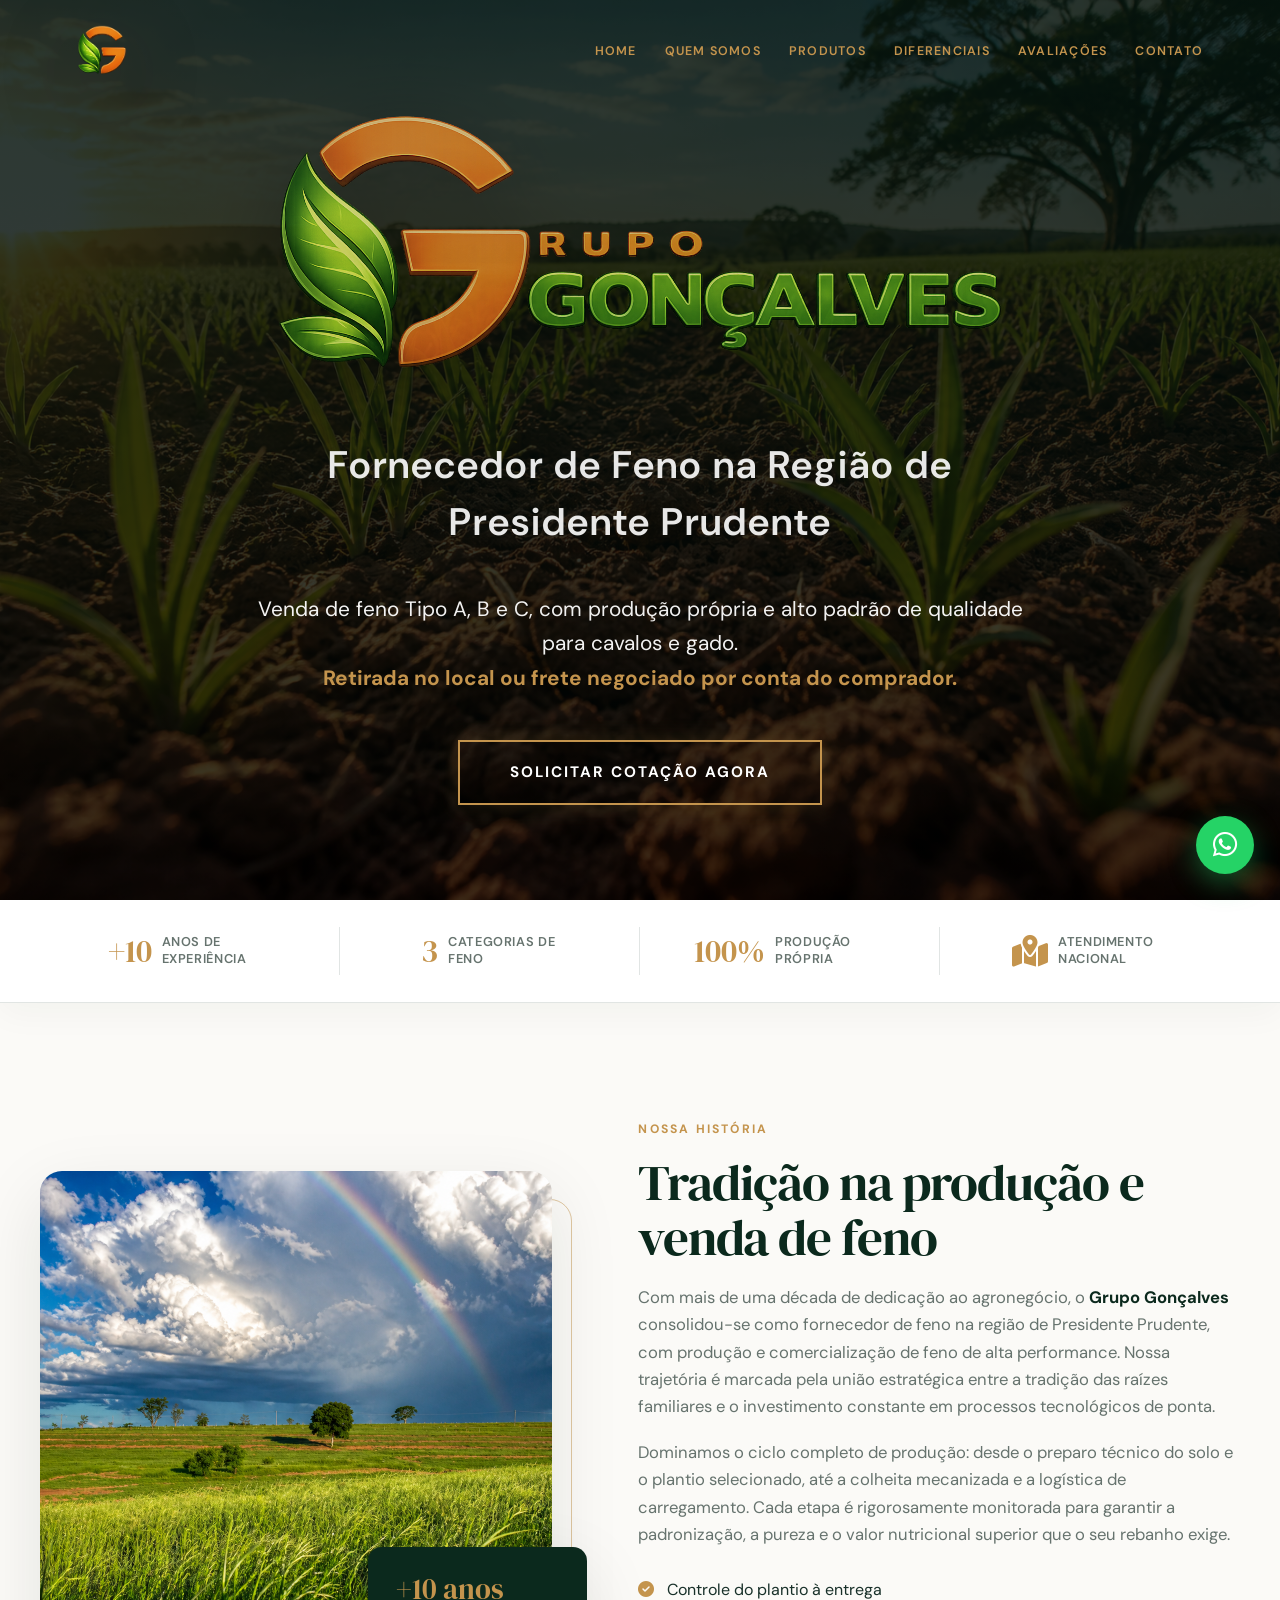
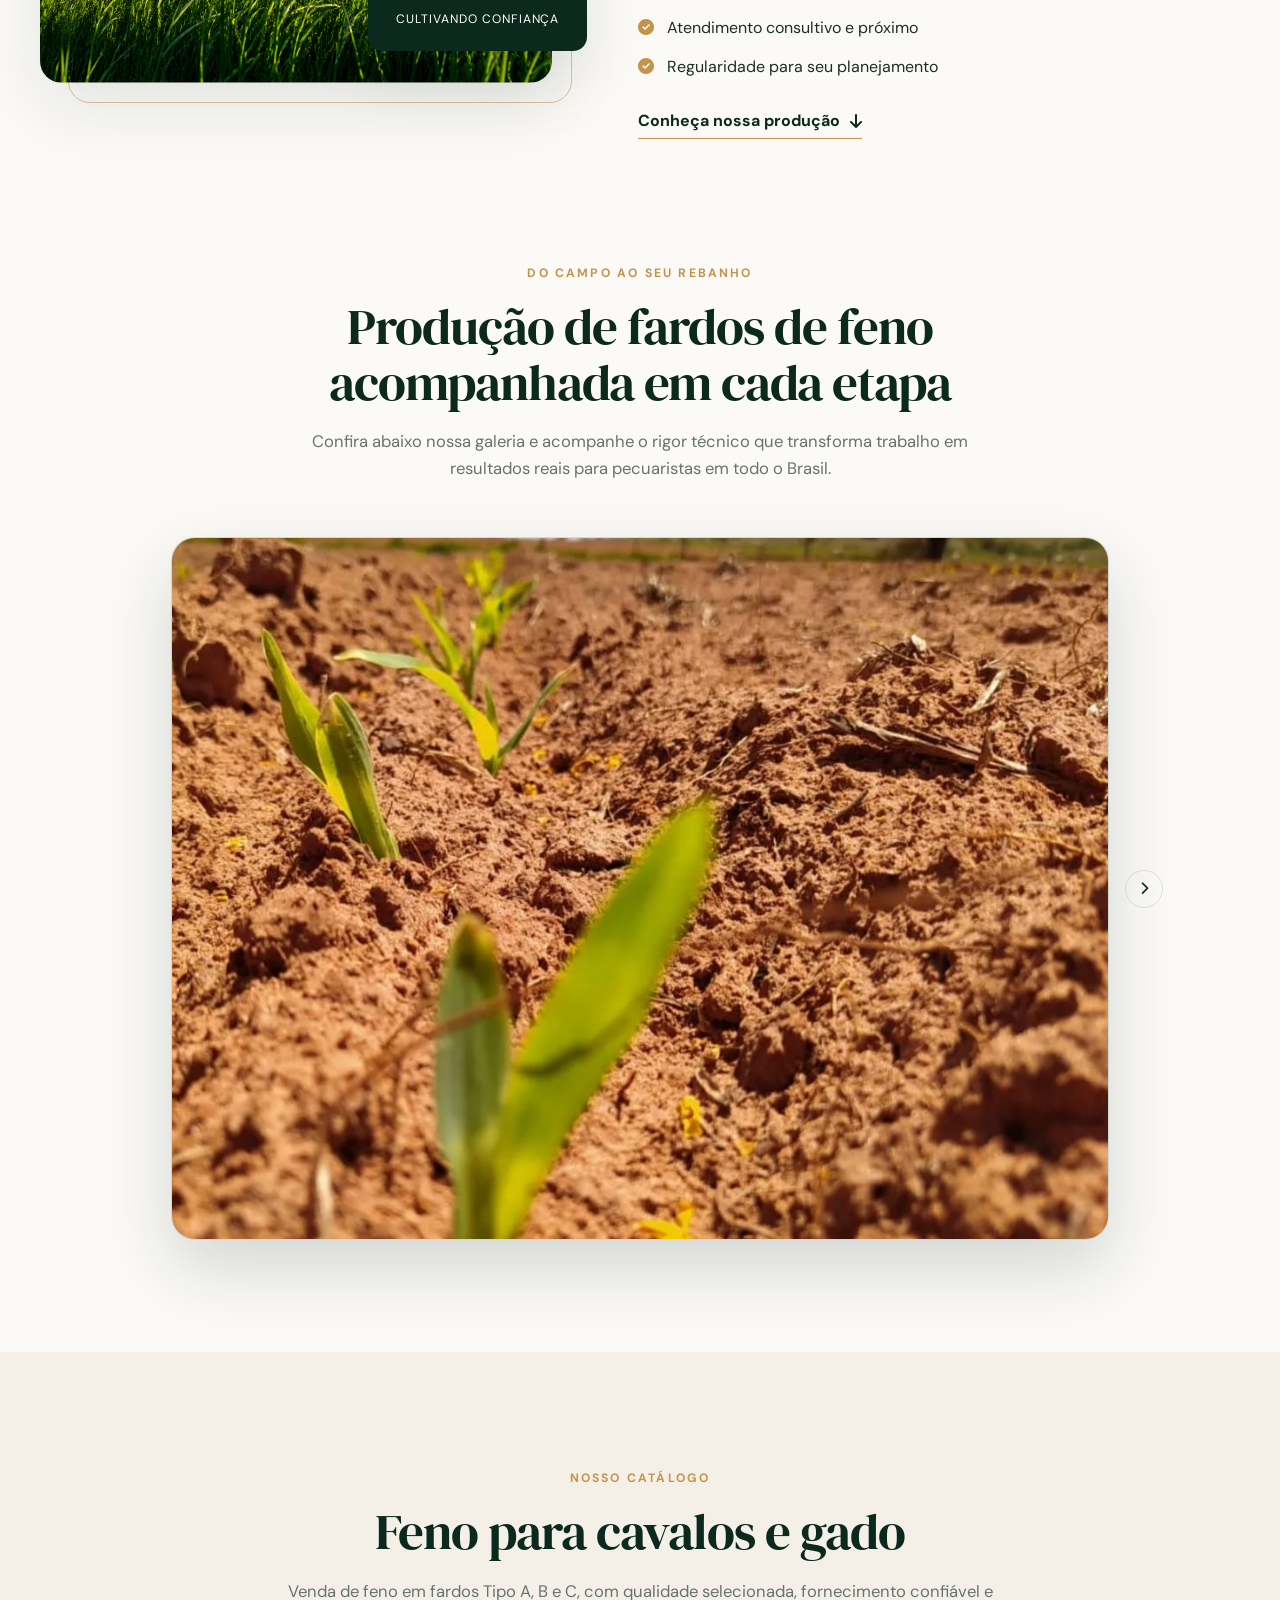
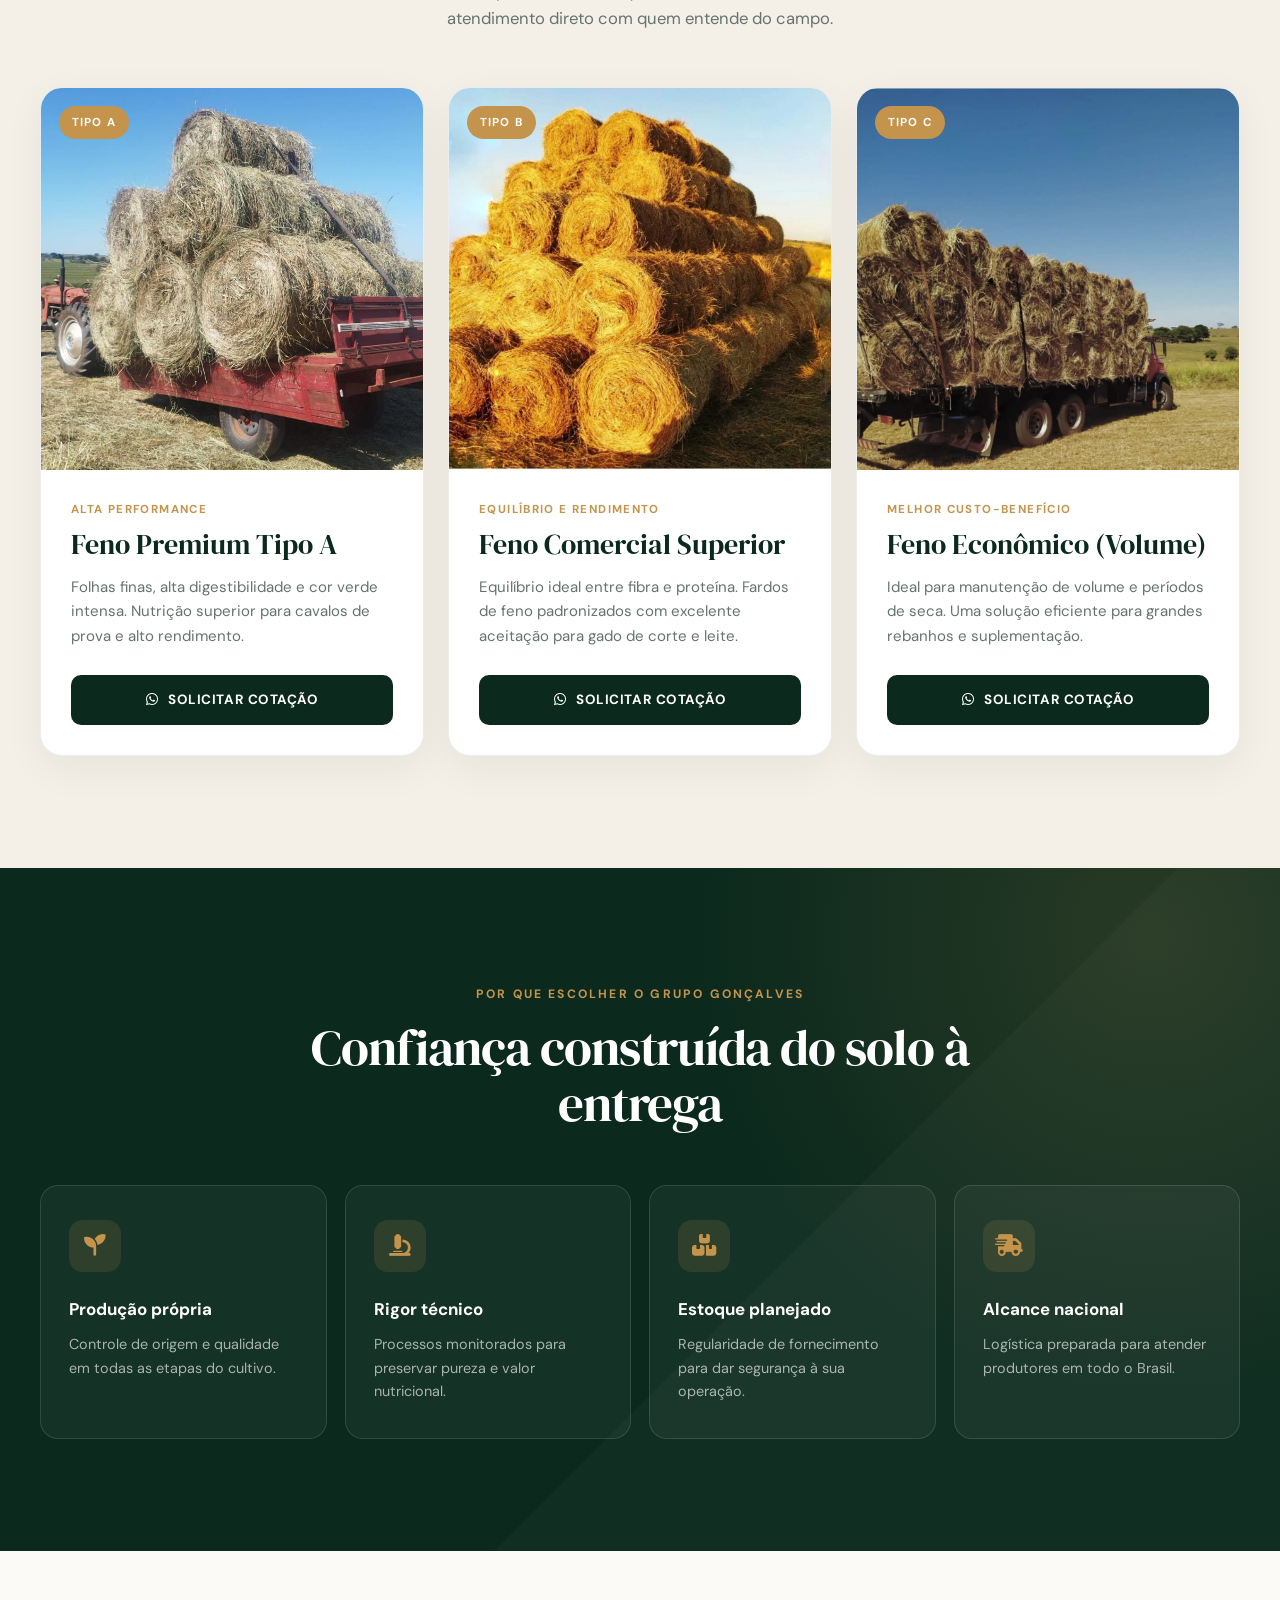
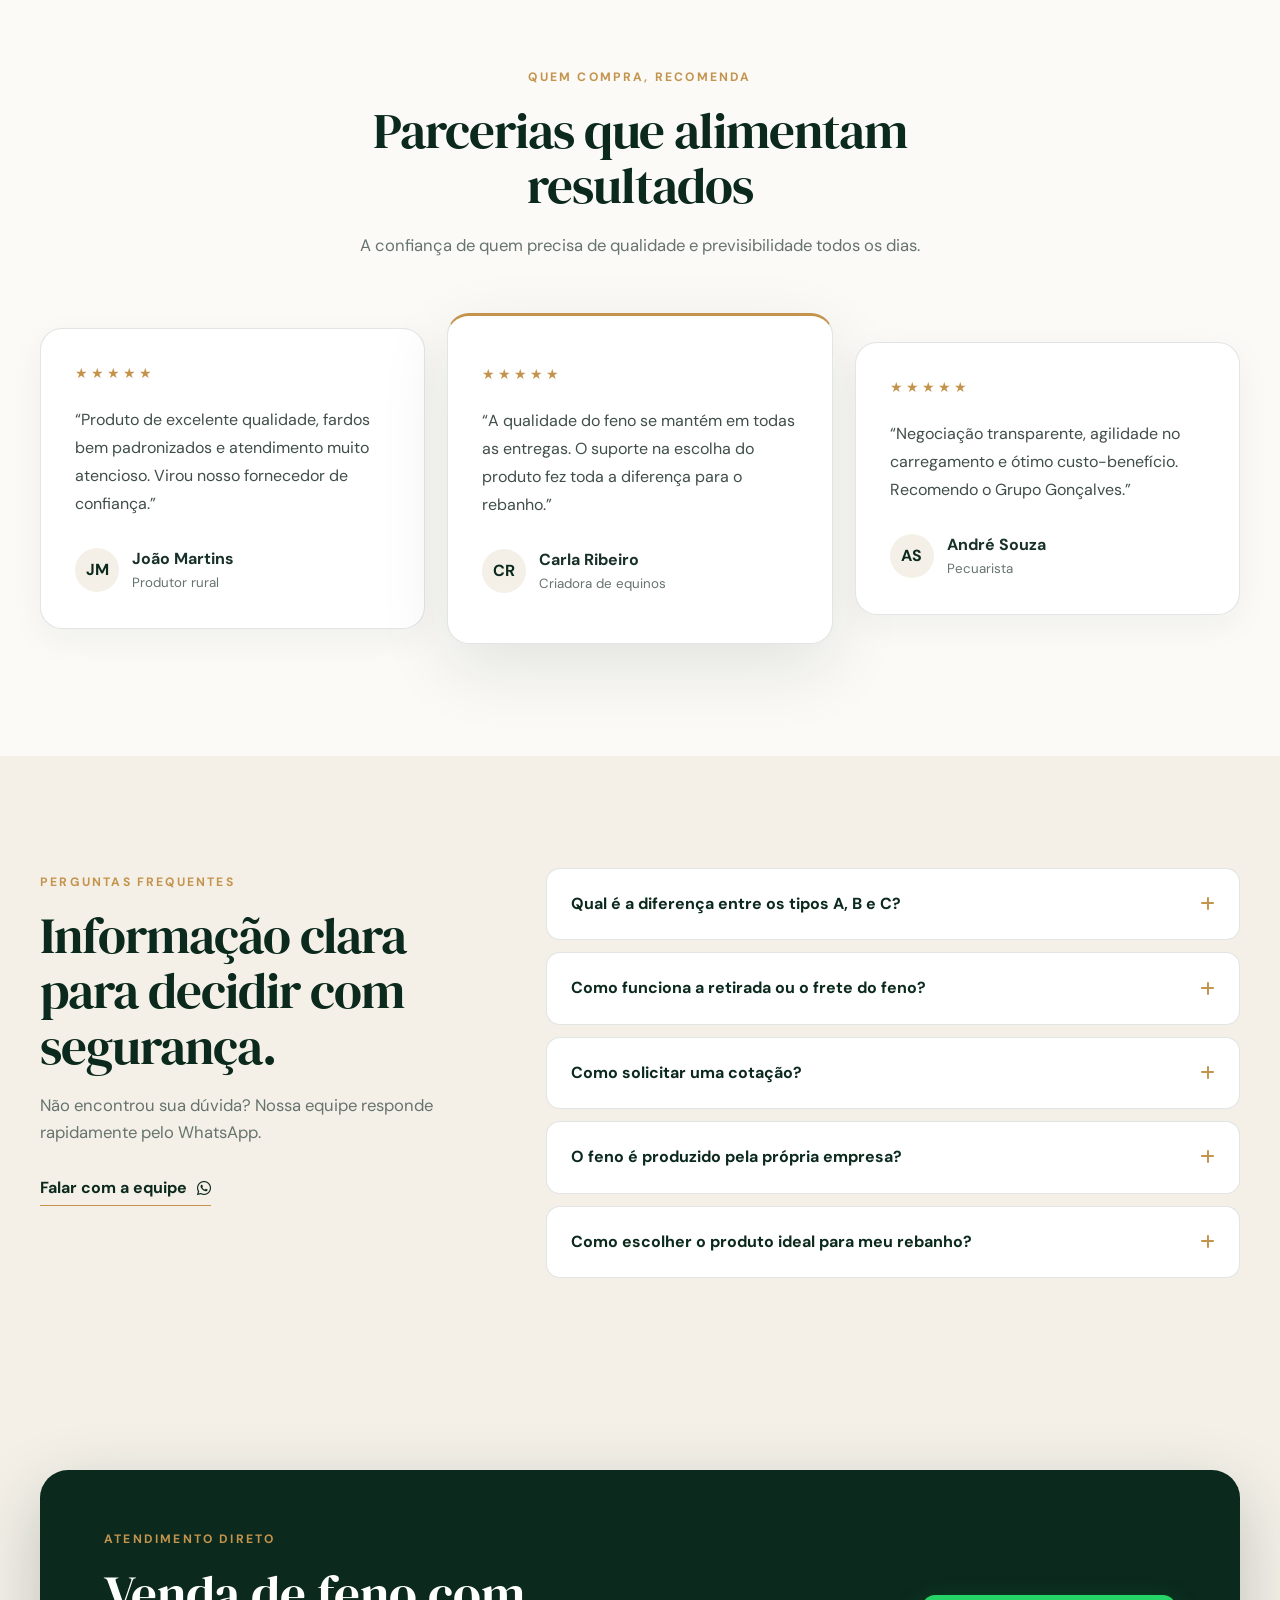
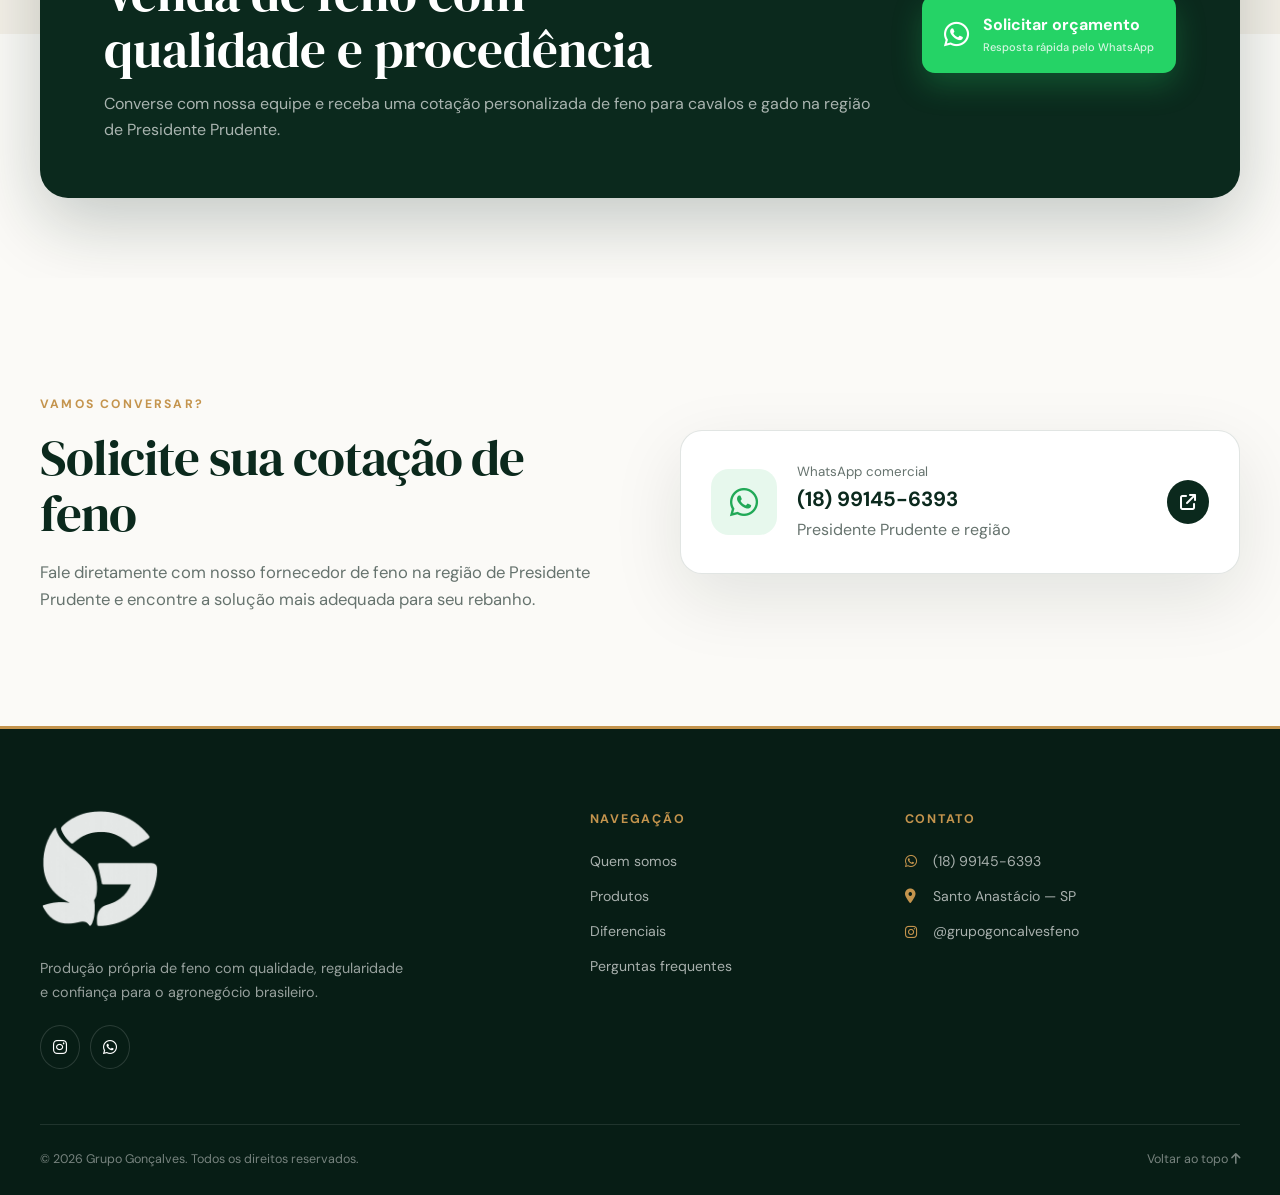
==== commit 58449ec1: "feat: optimize SEO" ====
--- a/index.html
+++ b/index.html
@@ -4,21 +4,21 @@
     <meta charset="UTF-8">
     <meta name="viewport" content="width=device-width, initial-scale=1.0">
     <meta name="theme-color" content="#0b291d">
-    <meta name="description" content="Feno de alta qualidade direto do produtor. O Grupo Gonçalves oferece produção própria, padrão nutricional e entrega para todo o Brasil.">
+    <meta name="description" content="Fornecedor de feno na região de Presidente Prudente: fardos para cavalos e gado, com produção própria, retirada no local ou frete negociado.">
     <meta name="robots" content="index, follow, max-image-preview:large">
-    <meta property="og:title" content="Grupo Gonçalves | Feno de alta performance">
-    <meta property="og:description" content="Produção própria de feno com qualidade, regularidade e atendimento para todo o Brasil.">
+    <meta property="og:title" content="Fornecedor de Feno em Presidente Prudente | Grupo Gonçalves">
+    <meta property="og:description" content="Venda de fardos de feno para cavalos e gado na região de Presidente Prudente, com produção própria e fornecimento confiável.">
     <meta property="og:image" content="./assets/GrupoGoncalvesPreview.png">
-    <meta property="og:image:alt" content="Grupo Gonçalves — produção de feno de alta performance">
+    <meta property="og:image:alt" content="Grupo Gonçalves, fornecedor de feno na região de Presidente Prudente">
     <meta property="og:type" content="website">
     <meta property="og:locale" content="pt_BR">
     <meta property="og:site_name" content="Grupo Gonçalves">
     <meta name="twitter:card" content="summary_large_image">
-    <meta name="twitter:title" content="Grupo Gonçalves | Feno de alta performance">
-    <meta name="twitter:description" content="Produção própria de feno com qualidade, regularidade e atendimento para todo o Brasil.">
+    <meta name="twitter:title" content="Fornecedor de Feno em Presidente Prudente | Grupo Gonçalves">
+    <meta name="twitter:description" content="Venda de fardos de feno para cavalos e gado na região de Presidente Prudente, com produção própria e fornecimento confiável.">
     <meta name="twitter:image" content="./assets/GrupoGoncalvesPreview.png">
-    <meta name="twitter:image:alt" content="Grupo Gonçalves — produção de feno de alta performance">
-    <title>Grupo Gonçalves | Feno de Alta Performance</title>
+    <meta name="twitter:image:alt" content="Grupo Gonçalves, fornecedor de feno na região de Presidente Prudente">
+    <title>Fornecedor de Feno em Presidente Prudente | Grupo Gonçalves</title>
     <link rel="icon" type="image/png" href="./assets/icons/favicon_b.png">
     <link rel="apple-touch-icon" href="./assets/icons/favicon_b.png">
     <link rel="preconnect" href="https://fonts.googleapis.com">
@@ -26,13 +26,13 @@
     <link rel="preconnect" href="https://cdnjs.cloudflare.com" crossorigin>
     <link rel="stylesheet" href="https://fonts.googleapis.com/css2?family=DM+Serif+Display&family=DM+Sans:wght@400;500;600;700&display=swap">
     <link rel="stylesheet" href="https://cdnjs.cloudflare.com/ajax/libs/font-awesome/6.5.1/css/all.min.css">
-    <link rel="stylesheet" href="style.css?v=20260802-17">
+    <link rel="stylesheet" href="style.css?v=20260804-18">
     <script type="application/ld+json">
     {
         "@context": "https://schema.org",
         "@type": "LocalBusiness",
         "name": "Grupo Gonçalves",
-        "description": "Produção própria e comercialização de feno com atendimento para todo o Brasil.",
+        "description": "Fornecedor de feno na região de Presidente Prudente, com produção própria e venda de fardos de feno para cavalos e gado.",
         "telephone": "+55 18 99145-6393",
         "address": {
             "@type": "PostalAddress",
@@ -40,10 +40,16 @@
             "addressRegion": "SP",
             "addressCountry": "BR"
         },
-        "areaServed": {
-            "@type": "Country",
-            "name": "Brasil"
-        },
+        "areaServed": [
+            {
+                "@type": "AdministrativeArea",
+                "name": "Região de Presidente Prudente"
+            },
+            {
+                "@type": "Country",
+                "name": "Brasil"
+            }
+        ],
         "sameAs": [
             "https://instagram.com/grupogoncalvesfeno"
         ]
@@ -77,10 +83,10 @@
         <section id="home" class="hero">
             <div class="hero-content">
                 <div class="hero-brand">
-                    <img src="./assets/GrupoGoncalvesPreview.png" alt="Destaque da produção de feno premium Grupo Gonçalves" class="hero-logo" width="1400" height="500" decoding="async" fetchpriority="high">
-                </div>
-                <h1 class="hero-tagline">Garantia de Nutrição e Estoque para seu Rebanho</h1>
-                <p class="hero-subtext">Produção própria de feno Tipo A, B e C com alto padrão de qualidade e <span>disponibilidade para todo o Brasil.</span></p>
+                    <img src="./assets/GrupoGoncalvesPreview.png" alt="Grupo Gonçalves, fornecedor de feno na região de Presidente Prudente" class="hero-logo" width="1400" height="500" decoding="async" fetchpriority="high">
+                </div>
+                <h1 class="hero-tagline">Fornecedor de Feno na Região de Presidente Prudente</h1>
+                <p class="hero-subtext">Venda de feno Tipo A, B e C, com produção própria e alto padrão de qualidade para cavalos e gado. <span>Retirada no local ou frete negociado por conta do comprador.</span></p>
                 <div class="hero-actions">
                     <a href="https://wa.me/5518991456393?text=Olá! Gostaria de consultar a disponibilidade de carga e preços." class="btn-cta" target="_blank" rel="noopener noreferrer">Solicitar Cotação Agora</a>
                 </div>
@@ -100,13 +106,13 @@
             <div class="container">
                 <div class="about-grid reveal">
                     <div class="about-media">
-                        <img src="./assets/about-image.png" alt="Produção de feno do Grupo Gonçalves" loading="lazy" decoding="async" width="1024" height="1024">
+                        <img src="./assets/about-image.png" alt="Produção própria de fardos de feno na região de Presidente Prudente" loading="lazy" decoding="async" width="1024" height="1024">
                         <div class="experience-card"><strong>+10 anos</strong><span>cultivando confiança</span></div>
                     </div>
                     <div class="about-copy">
                         <span class="eyebrow">Nossa história</span>
-                        <h2>Tradição no campo, precisão em cada fardo.</h2>
-                        <p>Com mais de uma década de dedicação ao agronegócio, o <strong>Grupo Gonçalves</strong> consolidou-se como referência na produção e comercialização de feno de alta performance. Nossa trajetória é marcada pela união estratégica entre a tradição das raízes familiares e o investimento constante em processos tecnológicos de ponta.</p>
+                        <h2>Tradição na produção e venda de feno</h2>
+                        <p>Com mais de uma década de dedicação ao agronegócio, o <strong>Grupo Gonçalves</strong> consolidou-se como fornecedor de feno na região de Presidente Prudente, com produção e comercialização de feno de alta performance. Nossa trajetória é marcada pela união estratégica entre a tradição das raízes familiares e o investimento constante em processos tecnológicos de ponta.</p>
                         <p>Dominamos o ciclo completo de produção: desde o preparo técnico do solo e o plantio selecionado, até a colheita mecanizada e a logística de carregamento. Cada etapa é rigorosamente monitorada para garantir a padronização, a pureza e o valor nutricional superior que o seu rebanho exige.</p>
                         <ul class="check-list">
                             <li><i class="fa-solid fa-circle-check"></i> Controle do plantio à entrega</li>
@@ -120,7 +126,7 @@
                 <div id="processo" class="process-block reveal">
                     <div class="section-heading">
                         <span class="eyebrow">Do campo ao seu rebanho</span>
-                        <h2>Produção acompanhada em cada etapa</h2>
+                        <h2>Produção de fardos de feno acompanhada em cada etapa</h2>
                         <p>Confira abaixo nossa galeria e acompanhe o rigor técnico que transforma trabalho em resultados reais para pecuaristas em todo o Brasil.</p>
                     </div>
                     <div class="carousel-container" aria-label="Galeria do processo de produção" aria-roledescription="carrossel" tabindex="0">
@@ -128,12 +134,12 @@
                             <button class="carousel-btn prev-btn hidden" type="button" aria-label="Imagem anterior"><i class="fas fa-chevron-left"></i></button>
                             <div class="carousel-track-container">
                                 <ul class="carousel-track">
-                                    <li class="carousel-slide"><img src="./assets/Plantio.jpeg" alt="Preparação técnica do solo para plantio de feno" loading="lazy" decoding="async" width="1076" height="1074"></li>
+                                    <li class="carousel-slide"><img src="./assets/Plantio.jpeg" alt="Preparação do solo para produção de feno em Presidente Prudente e região" loading="lazy" decoding="async" width="1076" height="1074"></li>
                                     <li class="carousel-slide"><img src="./assets/GramaLlanero.jpeg" alt="Campo de grama Llanero para produção de feno" loading="lazy" decoding="async" width="960" height="1280"></li>
-                                    <li class="carousel-slide"><img src="./assets/TratornaRoca.jpeg" alt="Colheita mecanizada de feno" loading="lazy" decoding="async" width="1078" height="871"></li>
-                                    <li class="carousel-slide"><img src="./assets/RoloDeFeno.jpeg" alt="Fardos de feno prontos para armazenamento" loading="lazy" decoding="async" width="1080" height="1079"></li>
-                                    <li class="carousel-slide"><img src="./assets/FenonoCaminhao.jpeg" alt="Transporte de feno para todo o Brasil" loading="lazy" decoding="async" width="1080" height="1079"></li>
-                                    <li class="carousel-slide"><img src="./assets/CarretadeFeno.jpeg" alt="Carregamento de feno em carreta" loading="lazy" decoding="async" width="1280" height="960"></li>
+                                    <li class="carousel-slide"><img src="./assets/TratornaRoca.jpeg" alt="Trator na colheita mecanizada para produção de feno" loading="lazy" decoding="async" width="1078" height="871"></li>
+                                    <li class="carousel-slide"><img src="./assets/RoloDeFeno.jpeg" alt="Fardos de feno para cavalos e gado prontos para armazenamento" loading="lazy" decoding="async" width="1080" height="1079"></li>
+                                    <li class="carousel-slide"><img src="./assets/FenonoCaminhao.jpeg" alt="Fardos de feno carregados em caminhão para transporte" loading="lazy" decoding="async" width="1080" height="1079"></li>
+                                    <li class="carousel-slide"><img src="./assets/CarretadeFeno.jpeg" alt="Carreta com fardos de feno para entrega ao comprador" loading="lazy" decoding="async" width="1280" height="960"></li>
                                 </ul>
                             </div>
                             <button class="carousel-btn next-btn" type="button" aria-label="Próxima imagem"><i class="fas fa-chevron-right"></i></button>
@@ -145,11 +151,11 @@
 
         <section id="produtos" class="section products-section">
             <div class="container">
-                <div class="section-heading reveal"><span class="eyebrow">Nosso catálogo</span><h2>O feno certo para cada necessidade</h2><p>Qualidade selecionada, fornecimento confiável e atendimento direto com quem entende do campo.</p></div>
+                <div class="section-heading reveal"><span class="eyebrow">Nosso catálogo</span><h2>Feno para cavalos e gado</h2><p>Venda de feno em fardos Tipo A, B e C, com qualidade selecionada, fornecimento confiável e atendimento direto com quem entende do campo.</p></div>
                 <div class="products-grid">
-                    <article class="product-card reveal"><div class="product-image"><img src="./assets/FenoTrator.jpeg" alt="Feno Dictyoneura Premium Tipo A" loading="lazy"><span>Tipo A</span></div><div class="product-body"><p class="product-kicker">Alta performance</p><h3>Dictyoneura Premium</h3><p>Folhas finas, alta digestibilidade e cor verde intensa. Nutrição superior para cavalos de prova e alto rendimento.</p><a class="product-button" href="https://wa.me/5518991456393?text=Olá! Gostaria de um orçamento para Feno Tipo A." target="_blank" rel="noopener noreferrer"><i class="fa-brands fa-whatsapp"></i> Solicitar cotação</a></div></article>
-                    <article class="product-card reveal"><div class="product-image"><img src="./assets/RoloDeFeno.jpeg" alt="Feno Comercial Superior Tipo B" loading="lazy"><span>Tipo B</span></div><div class="product-body"><p class="product-kicker">Equilíbrio e rendimento</p><h3>Comercial Superior</h3><p>Equilíbrio ideal entre fibra e proteína. Fardos padronizados com excelente aceitação para gado de corte e leite.</p><a class="product-button" href="https://wa.me/5518991456393?text=Olá! Gostaria de um orçamento para Feno Tipo B." target="_blank" rel="noopener noreferrer"><i class="fa-brands fa-whatsapp"></i> Solicitar cotação</a></div></article>
-                    <article class="product-card reveal"><div class="product-image"><img src="./assets/CaminhaodeFeno.jpeg" alt="Feno Econômico Tipo C" loading="lazy"><span>Tipo C</span></div><div class="product-body"><p class="product-kicker">Melhor custo-benefício</p><h3>Econômico (Volume)</h3><p>Ideal para manutenção de volume e períodos de seca. Uma solução eficiente para grandes rebanhos e suplementação.</p><a class="product-button" href="https://wa.me/5518991456393?text=Olá! Gostaria de um orçamento para Feno Tipo C." target="_blank" rel="noopener noreferrer"><i class="fa-brands fa-whatsapp"></i> Solicitar cotação</a></div></article>
+                    <article class="product-card reveal"><div class="product-image"><img src="./assets/FenoTrator.jpeg" alt="Fardos de feno Dictyoneura Premium Tipo A para cavalos" loading="lazy"><span>Tipo A</span></div><div class="product-body"><p class="product-kicker">Alta performance</p><h3>Feno Premium Tipo A</h3><p>Folhas finas, alta digestibilidade e cor verde intensa. Nutrição superior para cavalos de prova e alto rendimento.</p><a class="product-button" href="https://wa.me/5518991456393?text=Olá! Gostaria de um orçamento para Feno Tipo A." target="_blank" rel="noopener noreferrer"><i class="fa-brands fa-whatsapp"></i> Solicitar cotação</a></div></article>
+                    <article class="product-card reveal"><div class="product-image"><img src="./assets/RoloDeFeno.jpeg" alt="Fardos de feno Comercial Superior Tipo B para gado" loading="lazy"><span>Tipo B</span></div><div class="product-body"><p class="product-kicker">Equilíbrio e rendimento</p><h3>Feno Comercial Superior</h3><p>Equilíbrio ideal entre fibra e proteína. Fardos de feno padronizados com excelente aceitação para gado de corte e leite.</p><a class="product-button" href="https://wa.me/5518991456393?text=Olá! Gostaria de um orçamento para Feno Tipo B." target="_blank" rel="noopener noreferrer"><i class="fa-brands fa-whatsapp"></i> Solicitar cotação</a></div></article>
+                    <article class="product-card reveal"><div class="product-image"><img src="./assets/CaminhaodeFeno.jpeg" alt="Caminhão com fardos de feno Econômico Tipo C para gado" loading="lazy"><span>Tipo C</span></div><div class="product-body"><p class="product-kicker">Melhor custo-benefício</p><h3>Feno Econômico (Volume)</h3><p>Ideal para manutenção de volume e períodos de seca. Uma solução eficiente para grandes rebanhos e suplementação.</p><a class="product-button" href="https://wa.me/5518991456393?text=Olá! Gostaria de um orçamento para Feno Tipo C." target="_blank" rel="noopener noreferrer"><i class="fa-brands fa-whatsapp"></i> Solicitar cotação</a></div></article>
                 </div>
             </div>
         </section>
@@ -179,7 +185,7 @@
             <div class="container faq-layout"><div class="faq-intro reveal"><span class="eyebrow">Perguntas frequentes</span><h2>Informação clara para decidir com segurança.</h2><p>Não encontrou sua dúvida? Nossa equipe responde rapidamente pelo WhatsApp.</p><a class="text-link" href="https://wa.me/5518991456393?text=Olá! Tenho uma dúvida sobre os produtos." target="_blank" rel="noopener noreferrer">Falar com a equipe <i class="fa-brands fa-whatsapp"></i></a></div>
                 <div class="accordion reveal">
                     <details><summary>Qual é a diferença entre os tipos A, B e C?<i class="fa-solid fa-plus"></i></summary><p>Eles atendem objetivos distintos de desempenho, composição e custo-benefício. Nossa equipe indica a melhor opção conforme o perfil do seu rebanho.</p></details>
-                    <details><summary>Vocês entregam em todo o Brasil?<i class="fa-solid fa-plus"></i></summary><p>Sim. Atendemos clientes em todo o território nacional e alinhamos cada carga conforme o destino e a disponibilidade logística.</p></details>
+                    <details><summary>Como funciona a retirada ou o frete do feno?<i class="fa-solid fa-plus"></i></summary><p>Os fardos de feno podem ser retirados no local ou enviados com frete negociado por conta do comprador, conforme o destino e a disponibilidade logística.</p></details>
                     <details><summary>Como solicitar uma cotação?<i class="fa-solid fa-plus"></i></summary><p>Entre em contato pelo WhatsApp, informe o tipo ou finalidade do feno, a quantidade desejada e sua cidade para receber uma cotação personalizada.</p></details>
                     <details><summary>O feno é produzido pela própria empresa?<i class="fa-solid fa-plus"></i></summary><p>Sim. A produção própria permite acompanhar o ciclo completo e manter maior controle sobre origem, padronização e qualidade.</p></details>
                     <details><summary>Como escolher o produto ideal para meu rebanho?<i class="fa-solid fa-plus"></i></summary><p>Nossa equipe oferece atendimento consultivo. Conte-nos a espécie, finalidade e rotina de alimentação para avaliarmos a opção mais adequada.</p></details>
@@ -187,9 +193,9 @@
             </div>
         </section>
 
-        <section class="cta-section"><div class="container cta-card reveal"><div><span class="eyebrow">Atendimento direto</span><h2>Seu rebanho merece nutrição com procedência.</h2><p>Converse com nossa equipe e receba uma cotação personalizada para sua necessidade.</p></div><a class="whatsapp-button" href="https://wa.me/5518991456393?text=Olá! Gostaria de um orçamento personalizado." target="_blank" rel="noopener noreferrer"><i class="fa-brands fa-whatsapp"></i><span>Solicitar orçamento<small>Resposta rápida pelo WhatsApp</small></span></a></div></section>
-
-        <section id="contato" class="section contact-section"><div class="container contact-grid"><div class="contact-copy reveal"><span class="eyebrow">Vamos conversar?</span><h2>Atendimento próximo, do primeiro contato à entrega.</h2><p>Fale diretamente com quem conhece a produção e encontre a solução mais adequada para seu rebanho.</p></div><div class="contact-card reveal"><div class="contact-icon"><i class="fa-brands fa-whatsapp"></i></div><div><small>WhatsApp comercial</small><strong>(18) 99145-6393</strong><span>Atendimento para todo o Brasil</span></div><a href="https://wa.me/5518991456393?text=Olá! Gostaria de mais informações sobre o feno." target="_blank" rel="noopener noreferrer" aria-label="Iniciar conversa no WhatsApp"><i class="fa-solid fa-arrow-up-right-from-square"></i></a></div></div></section>
+        <section class="cta-section"><div class="container cta-card reveal"><div><span class="eyebrow">Atendimento direto</span><h2>Venda de feno com qualidade e procedência</h2><p>Converse com nossa equipe e receba uma cotação personalizada de feno para cavalos e gado na região de Presidente Prudente.</p></div><a class="whatsapp-button" href="https://wa.me/5518991456393?text=Olá! Gostaria de um orçamento personalizado." target="_blank" rel="noopener noreferrer"><i class="fa-brands fa-whatsapp"></i><span>Solicitar orçamento<small>Resposta rápida pelo WhatsApp</small></span></a></div></section>
+
+        <section id="contato" class="section contact-section"><div class="container contact-grid"><div class="contact-copy reveal"><span class="eyebrow">Vamos conversar?</span><h2>Solicite sua cotação de feno</h2><p>Fale diretamente com nosso fornecedor de feno na região de Presidente Prudente e encontre a solução mais adequada para seu rebanho.</p></div><div class="contact-card reveal"><div class="contact-icon"><i class="fa-brands fa-whatsapp"></i></div><div><small>WhatsApp comercial</small><strong>(18) 99145-6393</strong><span>Presidente Prudente e região</span></div><a href="https://wa.me/5518991456393?text=Olá! Gostaria de mais informações sobre o feno." target="_blank" rel="noopener noreferrer" aria-label="Iniciar conversa no WhatsApp"><i class="fa-solid fa-arrow-up-right-from-square"></i></a></div></div></section>
     </main>
 
     <footer><div class="container footer-grid"><div class="footer-brand"><img src="./assets/LogoG.png" alt="Grupo Gonçalves" loading="lazy" decoding="async"><p>Produção própria de feno com qualidade, regularidade e confiança para o agronegócio brasileiro.</p><div class="social-links"><a href="https://instagram.com/grupogoncalvesfeno" target="_blank" rel="noopener noreferrer" aria-label="Instagram"><i class="fa-brands fa-instagram"></i></a><a href="https://wa.me/5518991456393" target="_blank" rel="noopener noreferrer" aria-label="WhatsApp"><i class="fa-brands fa-whatsapp"></i></a></div></div><div><h3>Navegação</h3><ul><li><a href="#quem-somos">Quem somos</a></li><li><a href="#produtos">Produtos</a></li><li><a href="#diferenciais">Diferenciais</a></li><li><a href="#faq">Perguntas frequentes</a></li></ul></div><div><h3>Contato</h3><ul class="footer-contact"><li><i class="fa-brands fa-whatsapp"></i><a href="https://wa.me/5518991456393" target="_blank" rel="noopener noreferrer">(18) 99145-6393</a></li><li><i class="fa-solid fa-location-dot"></i><a href="https://maps.app.goo.gl/eBqQfRAm9Mj8WRmx9?g_st=aw" target="_blank" rel="noopener noreferrer">Santo Anastácio — SP</a></li><li><i class="fa-brands fa-instagram"></i><a href="https://instagram.com/grupogoncalvesfeno" target="_blank" rel="noopener noreferrer">@grupogoncalvesfeno</a></li></ul></div></div><div class="container footer-bottom"><p>© 2026 Grupo Gonçalves. Todos os direitos reservados.</p><a href="#top">Voltar ao topo <i class="fa-solid fa-arrow-up"></i></a></div></footer>
--- a/style.css
+++ b/style.css
@@ -88,6 +88,7 @@
 }
 
 @media (max-width:800px){
+    .about-grid{grid-template-columns:minmax(0,1fr)}
     .about-media{width:min(100%,600px);margin-inline:auto}
     .about-media::before{inset:20px -10px -14px 20px}
     .experience-card{right:14px}
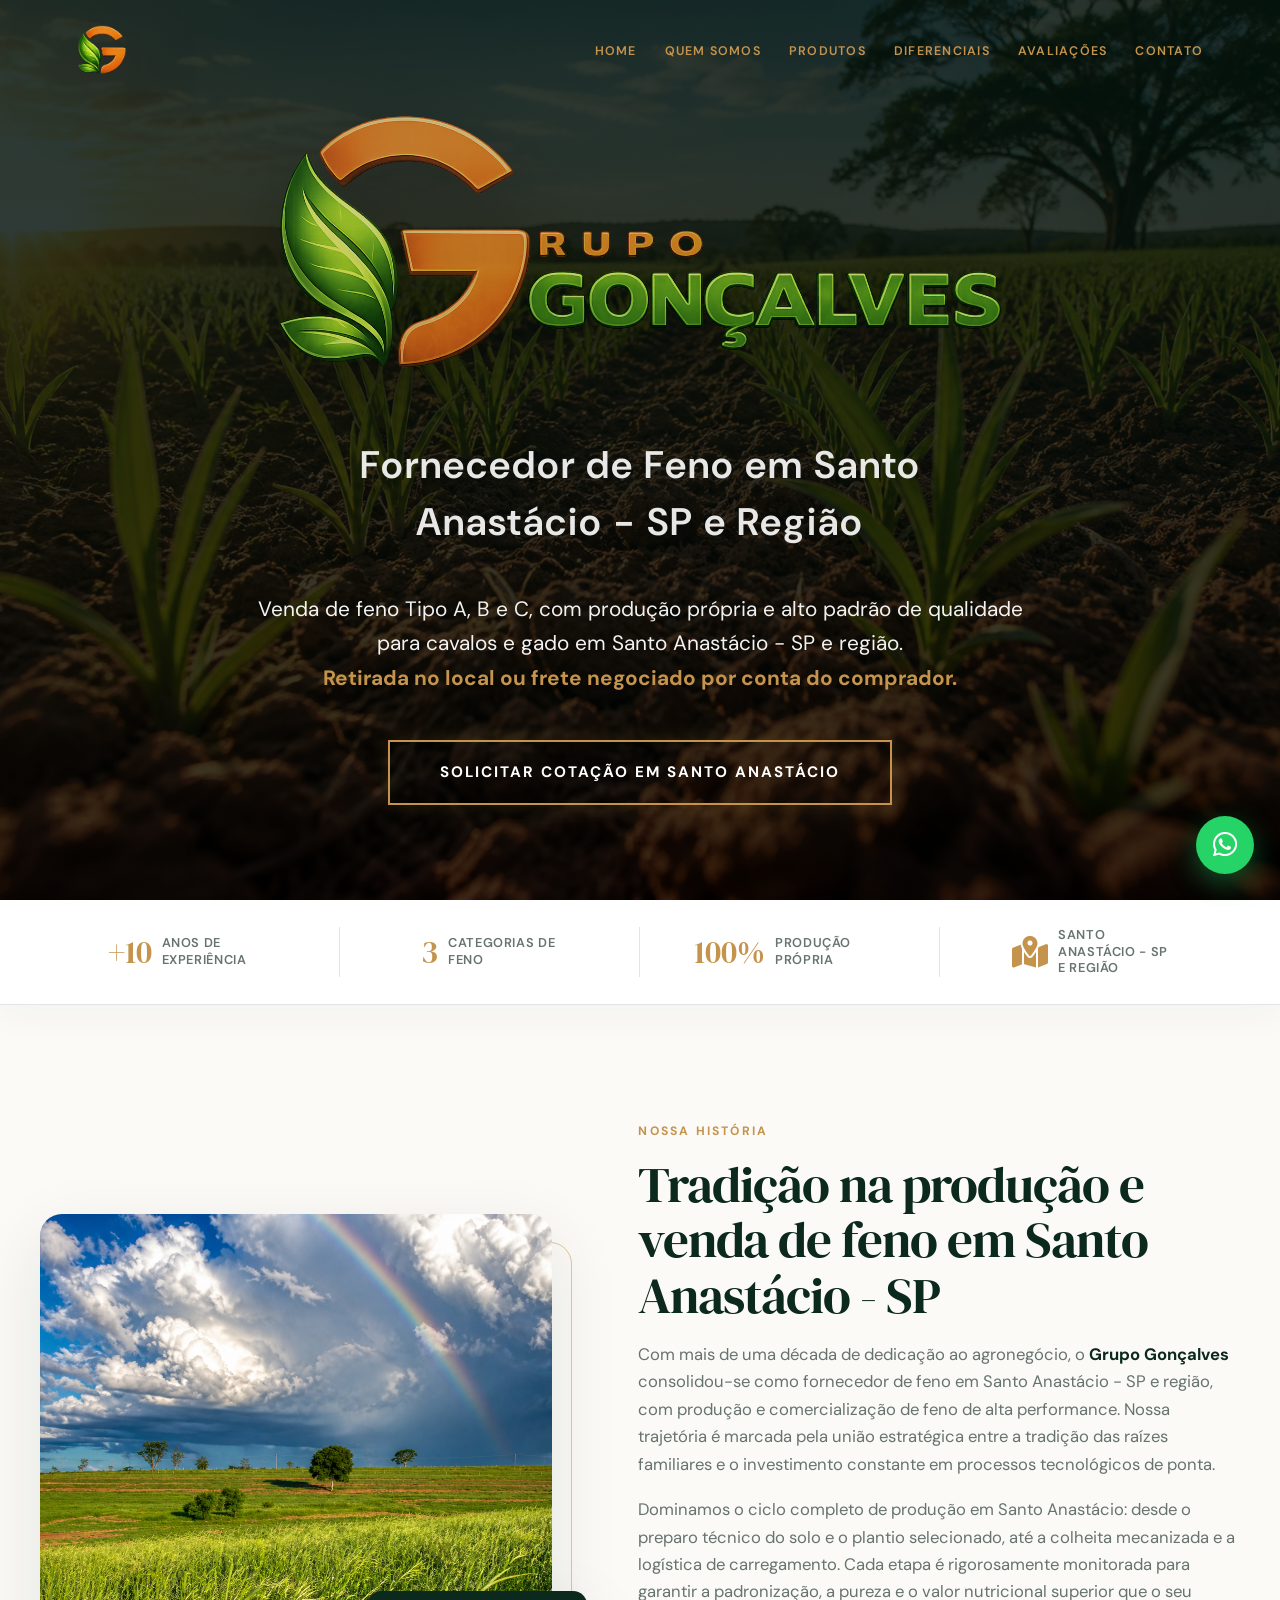
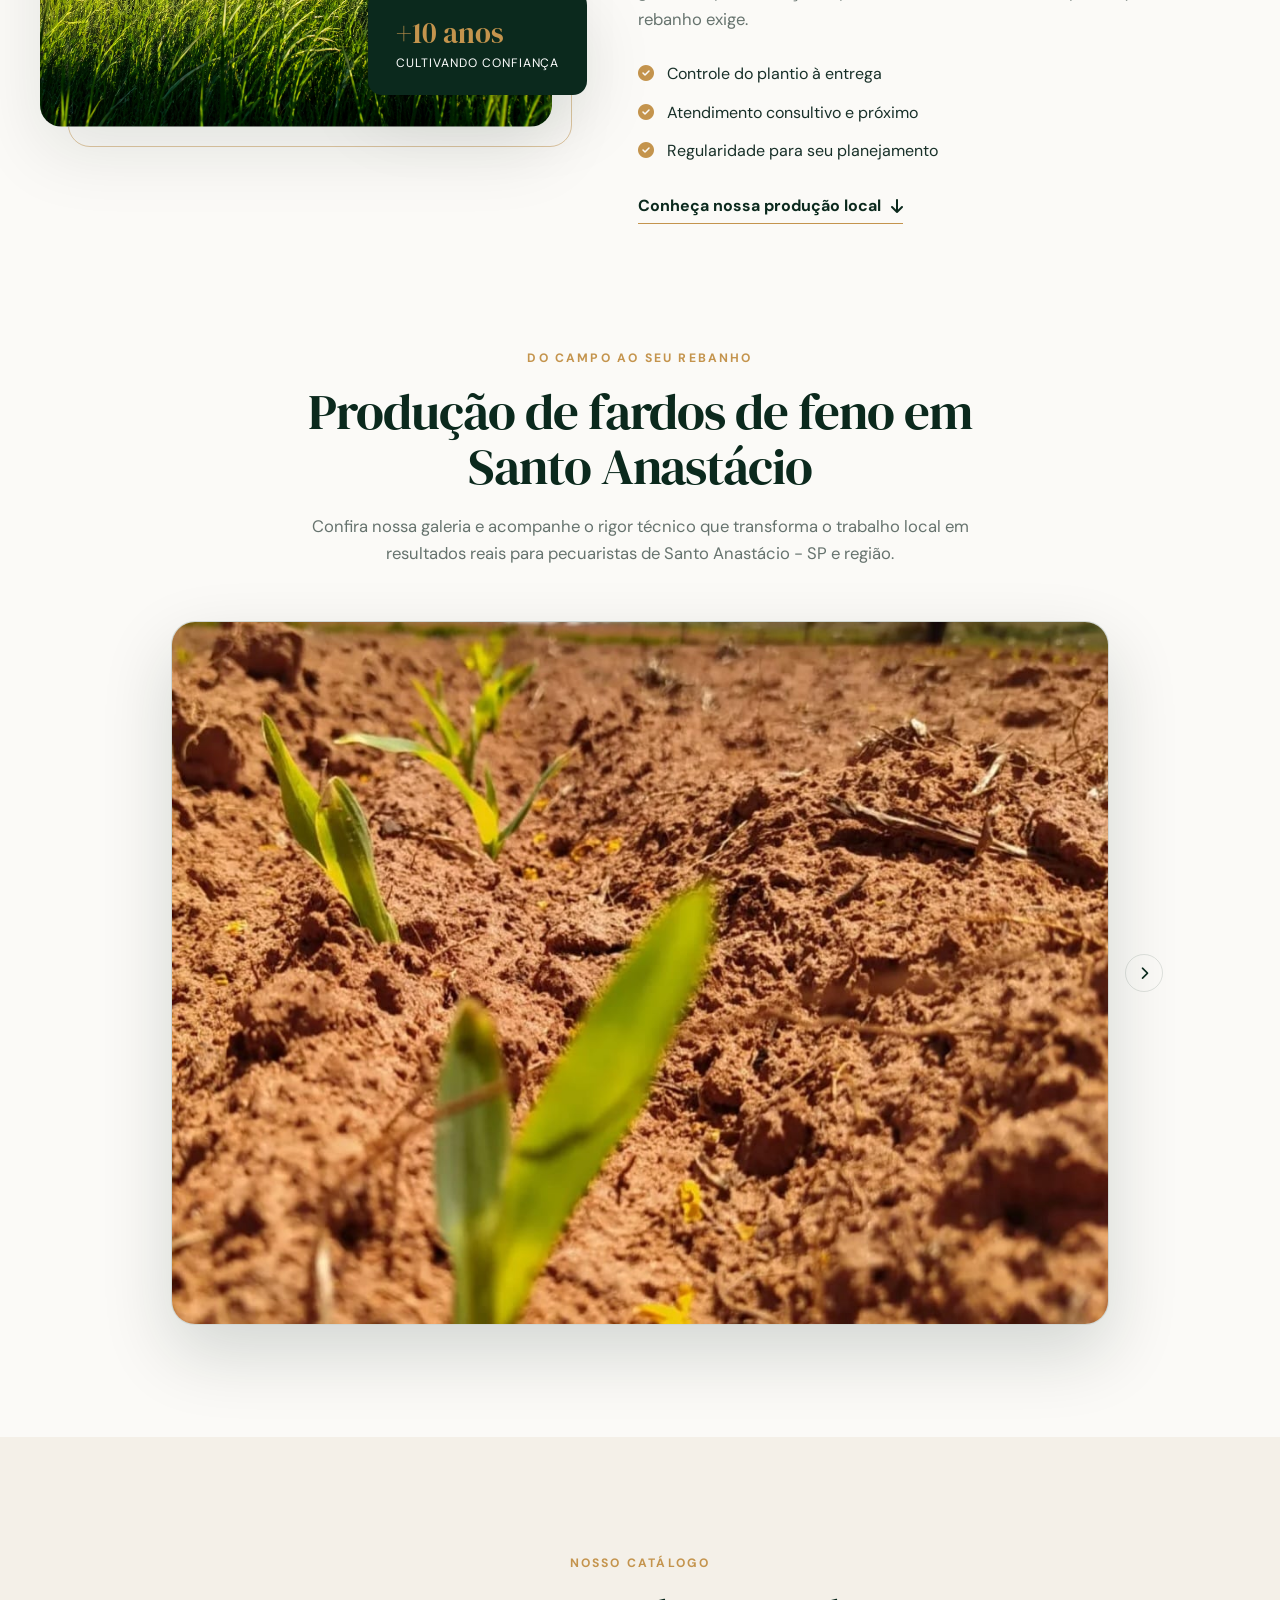
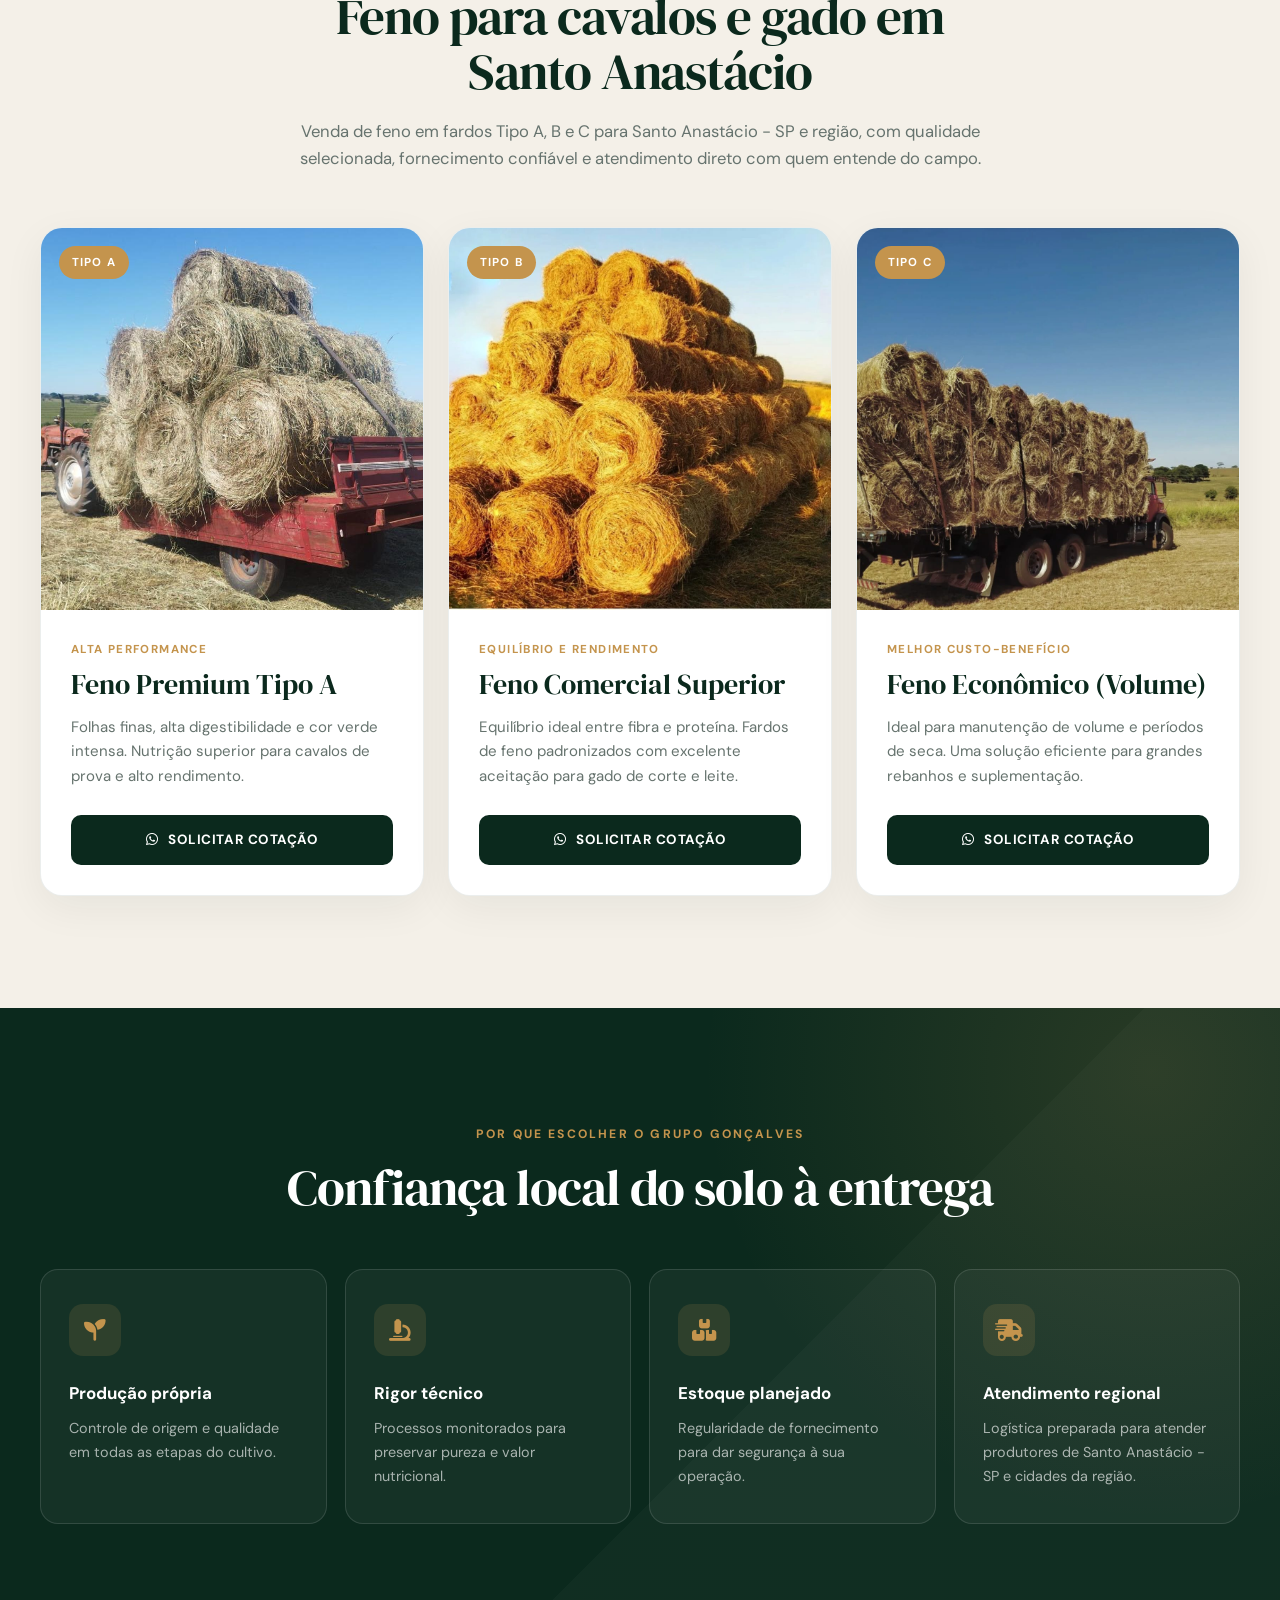
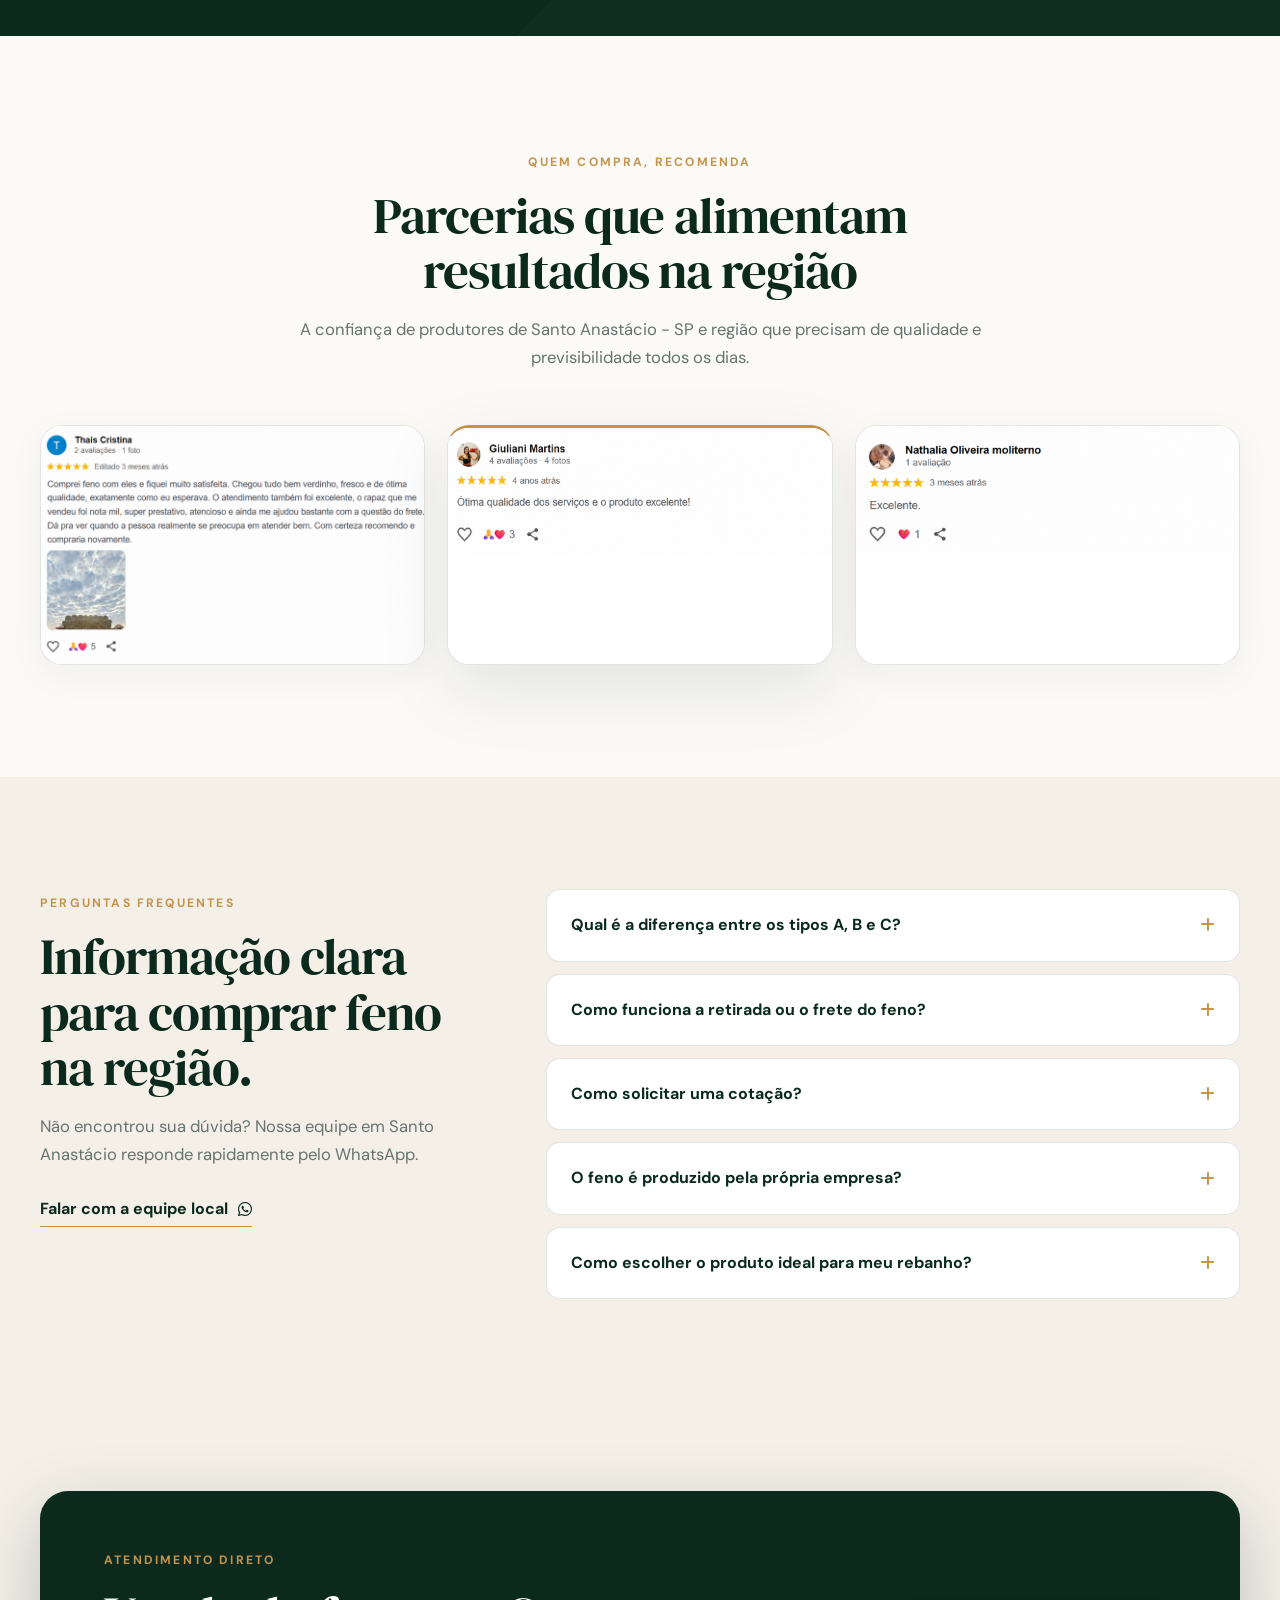
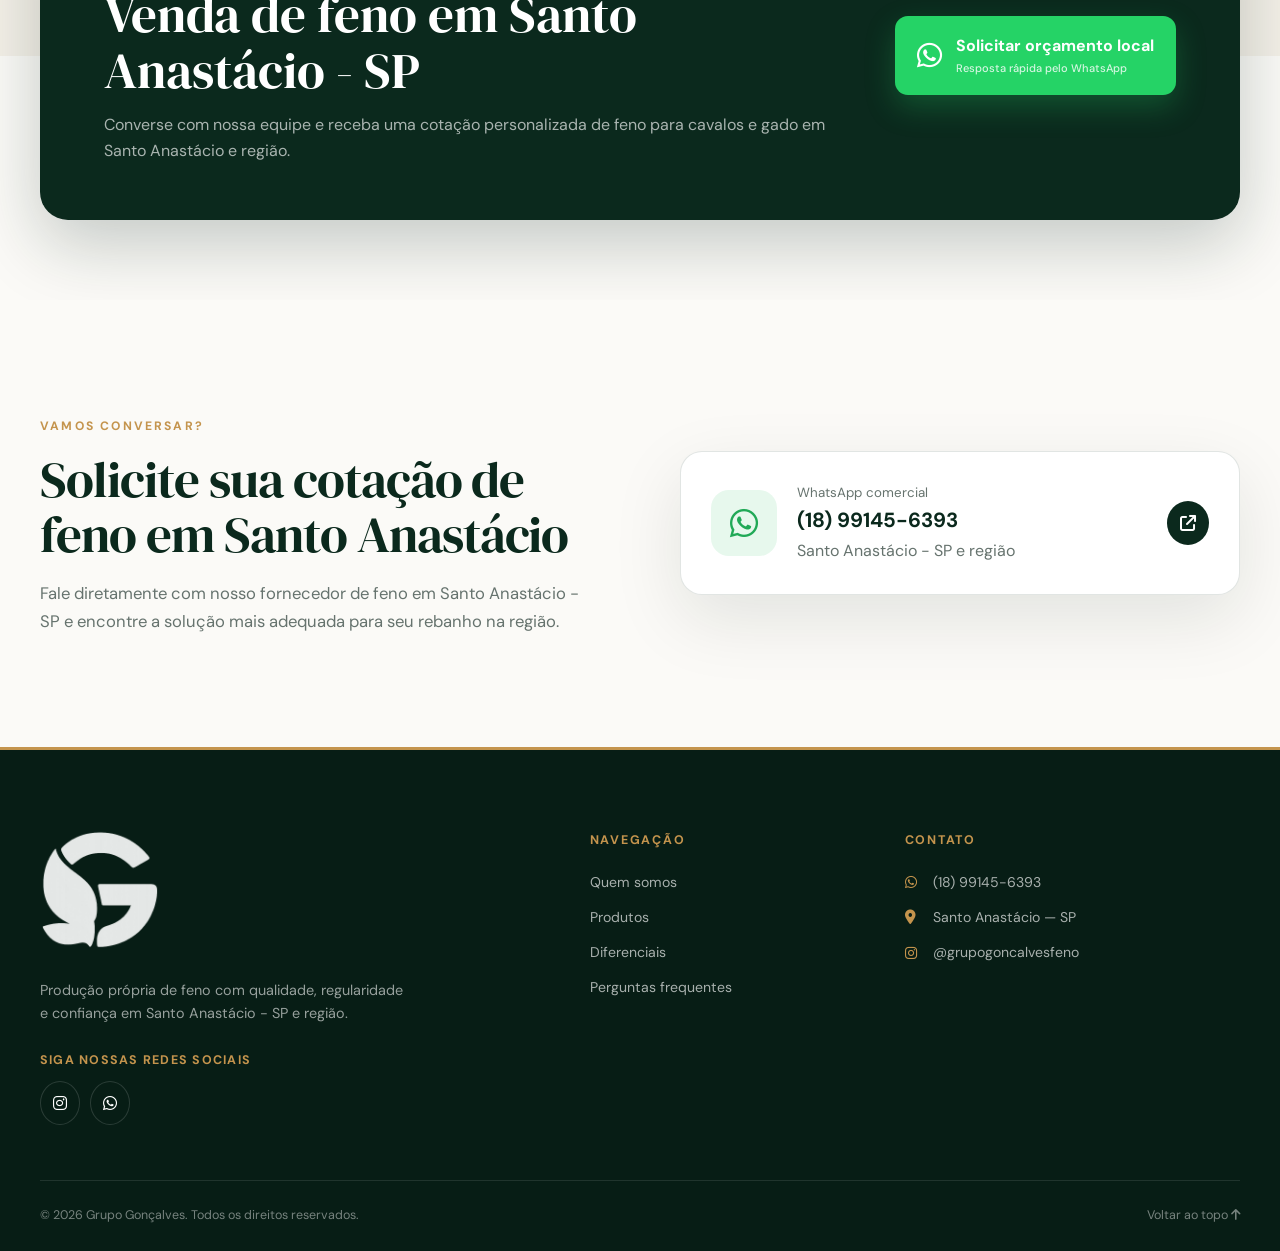
==== commit 98c8f1fa: "fix: ajustes de SEO local e UI" ====
--- a/index.html
+++ b/index.html
@@ -5,10 +5,13 @@
     <meta name="viewport" content="width=device-width, initial-scale=1.0">
     <meta name="theme-color" content="#0b291d">
     <meta name="description" content="Fornecedor de feno na região de Presidente Prudente: fardos para cavalos e gado, com produção própria, retirada no local ou frete negociado.">
+    <meta name="application-name" content="Grupo Gonçalves">
     <meta name="robots" content="index, follow, max-image-preview:large">
+    <link rel="canonical" href="https://grupogoncalves.vercel.app/">
     <meta property="og:title" content="Fornecedor de Feno em Presidente Prudente | Grupo Gonçalves">
     <meta property="og:description" content="Venda de fardos de feno para cavalos e gado na região de Presidente Prudente, com produção própria e fornecimento confiável.">
-    <meta property="og:image" content="./assets/GrupoGoncalvesPreview.png">
+    <meta property="og:url" content="https://grupogoncalves.vercel.app/">
+    <meta property="og:image" content="https://grupogoncalves.vercel.app/assets/GrupoGoncalvesPreview.png">
     <meta property="og:image:alt" content="Grupo Gonçalves, fornecedor de feno na região de Presidente Prudente">
     <meta property="og:type" content="website">
     <meta property="og:locale" content="pt_BR">
@@ -16,11 +19,11 @@
     <meta name="twitter:card" content="summary_large_image">
     <meta name="twitter:title" content="Fornecedor de Feno em Presidente Prudente | Grupo Gonçalves">
     <meta name="twitter:description" content="Venda de fardos de feno para cavalos e gado na região de Presidente Prudente, com produção própria e fornecimento confiável.">
-    <meta name="twitter:image" content="./assets/GrupoGoncalvesPreview.png">
+    <meta name="twitter:image" content="https://grupogoncalves.vercel.app/assets/GrupoGoncalvesPreview.png">
     <meta name="twitter:image:alt" content="Grupo Gonçalves, fornecedor de feno na região de Presidente Prudente">
-    <title>Fornecedor de Feno em Presidente Prudente | Grupo Gonçalves</title>
-    <link rel="icon" type="image/png" href="./assets/icons/favicon_b.png">
-    <link rel="apple-touch-icon" href="./assets/icons/favicon_b.png">
+    <title>Fornecedor de Feno em Santo Anastácio - SP e Região | Grupo Gonçalves</title>
+    <link rel="icon" type="image/png" sizes="96x96" href="/assets/icons/favicon_b.png">
+    <link rel="apple-touch-icon" sizes="96x96" href="/assets/icons/favicon_b.png">
     <link rel="preconnect" href="https://fonts.googleapis.com">
     <link rel="preconnect" href="https://fonts.gstatic.com" crossorigin>
     <link rel="preconnect" href="https://cdnjs.cloudflare.com" crossorigin>
@@ -30,28 +33,46 @@
     <script type="application/ld+json">
     {
         "@context": "https://schema.org",
-        "@type": "LocalBusiness",
-        "name": "Grupo Gonçalves",
-        "description": "Fornecedor de feno na região de Presidente Prudente, com produção própria e venda de fardos de feno para cavalos e gado.",
-        "telephone": "+55 18 99145-6393",
-        "address": {
-            "@type": "PostalAddress",
-            "addressLocality": "Santo Anastácio",
-            "addressRegion": "SP",
-            "addressCountry": "BR"
-        },
-        "areaServed": [
+        "@graph": [
             {
-                "@type": "AdministrativeArea",
-                "name": "Região de Presidente Prudente"
+                "@type": "WebSite",
+                "@id": "https://grupogoncalves.vercel.app/#website",
+                "url": "https://grupogoncalves.vercel.app/",
+                "name": "Grupo Gonçalves",
+                "inLanguage": "pt-BR",
+                "publisher": {
+                    "@id": "https://grupogoncalves.vercel.app/#organization"
+                }
             },
             {
-                "@type": "Country",
-                "name": "Brasil"
+                "@type": "LocalBusiness",
+                "@id": "https://grupogoncalves.vercel.app/#organization",
+                "name": "Grupo Gonçalves",
+                "url": "https://grupogoncalves.vercel.app/",
+                "logo": "https://grupogoncalves.vercel.app/assets/LogoG.png",
+                "image": "https://grupogoncalves.vercel.app/assets/GrupoGoncalvesPreview.png",
+                "description": "Fornecedor de feno na região de Presidente Prudente, com produção própria e venda de fardos de feno para cavalos e gado.",
+                "telephone": "+55 18 99145-6393",
+                "address": {
+                    "@type": "PostalAddress",
+                    "addressLocality": "Santo Anastácio",
+                    "addressRegion": "SP",
+                    "addressCountry": "BR"
+                },
+                "areaServed": [
+                    {
+                        "@type": "AdministrativeArea",
+                        "name": "Região de Presidente Prudente"
+                    },
+                    {
+                        "@type": "Country",
+                        "name": "Brasil"
+                    }
+                ],
+                "sameAs": [
+                    "https://instagram.com/grupogoncalvesfeno"
+                ]
             }
-        ],
-        "sameAs": [
-            "https://instagram.com/grupogoncalvesfeno"
         ]
     }
     </script>
@@ -85,10 +106,10 @@
                 <div class="hero-brand">
                     <img src="./assets/GrupoGoncalvesPreview.png" alt="Grupo Gonçalves, fornecedor de feno na região de Presidente Prudente" class="hero-logo" width="1400" height="500" decoding="async" fetchpriority="high">
                 </div>
-                <h1 class="hero-tagline">Fornecedor de Feno na Região de Presidente Prudente</h1>
-                <p class="hero-subtext">Venda de feno Tipo A, B e C, com produção própria e alto padrão de qualidade para cavalos e gado. <span>Retirada no local ou frete negociado por conta do comprador.</span></p>
+                <h1 class="hero-tagline">Fornecedor de Feno em Santo Anastácio - SP e Região</h1>
+                <p class="hero-subtext">Venda de feno Tipo A, B e C, com produção própria e alto padrão de qualidade para cavalos e gado em Santo Anastácio - SP e região. <span>Retirada no local ou frete negociado por conta do comprador.</span></p>
                 <div class="hero-actions">
-                    <a href="https://wa.me/5518991456393?text=Olá! Gostaria de consultar a disponibilidade de carga e preços." class="btn-cta" target="_blank" rel="noopener noreferrer">Solicitar Cotação Agora</a>
+                    <a href="https://wa.me/5518991456393?text=Olá! Gostaria de consultar a disponibilidade de carga e preços." class="btn-cta" target="_blank" rel="noopener noreferrer">Solicitar Cotação em Santo Anastácio</a>
                 </div>
             </div>
         </section>
@@ -98,7 +119,7 @@
                 <div><strong>+10</strong><span>anos de experiência</span></div>
                 <div><strong>3</strong><span>categorias de feno</span></div>
                 <div><strong>100%</strong><span>produção própria</span></div>
-                <div><i class="fa-solid fa-map-location-dot" aria-hidden="true"></i><span>atendimento nacional</span></div>
+                <div><i class="fa-solid fa-map-location-dot" aria-hidden="true"></i><span>Santo Anastácio - SP e região</span></div>
             </div>
         </section>
 
@@ -111,23 +132,23 @@
                     </div>
                     <div class="about-copy">
                         <span class="eyebrow">Nossa história</span>
-                        <h2>Tradição na produção e venda de feno</h2>
-                        <p>Com mais de uma década de dedicação ao agronegócio, o <strong>Grupo Gonçalves</strong> consolidou-se como fornecedor de feno na região de Presidente Prudente, com produção e comercialização de feno de alta performance. Nossa trajetória é marcada pela união estratégica entre a tradição das raízes familiares e o investimento constante em processos tecnológicos de ponta.</p>
-                        <p>Dominamos o ciclo completo de produção: desde o preparo técnico do solo e o plantio selecionado, até a colheita mecanizada e a logística de carregamento. Cada etapa é rigorosamente monitorada para garantir a padronização, a pureza e o valor nutricional superior que o seu rebanho exige.</p>
+                        <h2>Tradição na produção e venda de feno em Santo Anastácio - SP</h2>
+                        <p>Com mais de uma década de dedicação ao agronegócio, o <strong>Grupo Gonçalves</strong> consolidou-se como fornecedor de feno em Santo Anastácio - SP e região, com produção e comercialização de feno de alta performance. Nossa trajetória é marcada pela união estratégica entre a tradição das raízes familiares e o investimento constante em processos tecnológicos de ponta.</p>
+                        <p>Dominamos o ciclo completo de produção em Santo Anastácio: desde o preparo técnico do solo e o plantio selecionado, até a colheita mecanizada e a logística de carregamento. Cada etapa é rigorosamente monitorada para garantir a padronização, a pureza e o valor nutricional superior que o seu rebanho exige.</p>
                         <ul class="check-list">
                             <li><i class="fa-solid fa-circle-check"></i> Controle do plantio à entrega</li>
                             <li><i class="fa-solid fa-circle-check"></i> Atendimento consultivo e próximo</li>
                             <li><i class="fa-solid fa-circle-check"></i> Regularidade para seu planejamento</li>
                         </ul>
-                        <a class="text-link" href="#processo">Conheça nossa produção <i class="fa-solid fa-arrow-down"></i></a>
+                        <a class="text-link" href="#processo">Conheça nossa produção local <i class="fa-solid fa-arrow-down"></i></a>
                     </div>
                 </div>
 
                 <div id="processo" class="process-block reveal">
                     <div class="section-heading">
                         <span class="eyebrow">Do campo ao seu rebanho</span>
-                        <h2>Produção de fardos de feno acompanhada em cada etapa</h2>
-                        <p>Confira abaixo nossa galeria e acompanhe o rigor técnico que transforma trabalho em resultados reais para pecuaristas em todo o Brasil.</p>
+                        <h2>Produção de fardos de feno em Santo Anastácio</h2>
+                        <p>Confira nossa galeria e acompanhe o rigor técnico que transforma o trabalho local em resultados reais para pecuaristas de Santo Anastácio - SP e região.</p>
                     </div>
                     <div class="carousel-container" aria-label="Galeria do processo de produção" aria-roledescription="carrossel" tabindex="0">
                         <div class="carousel-stage">
@@ -151,7 +172,7 @@
 
         <section id="produtos" class="section products-section">
             <div class="container">
-                <div class="section-heading reveal"><span class="eyebrow">Nosso catálogo</span><h2>Feno para cavalos e gado</h2><p>Venda de feno em fardos Tipo A, B e C, com qualidade selecionada, fornecimento confiável e atendimento direto com quem entende do campo.</p></div>
+                <div class="section-heading reveal"><span class="eyebrow">Nosso catálogo</span><h2>Feno para cavalos e gado em Santo Anastácio</h2><p>Venda de feno em fardos Tipo A, B e C para Santo Anastácio - SP e região, com qualidade selecionada, fornecimento confiável e atendimento direto com quem entende do campo.</p></div>
                 <div class="products-grid">
                     <article class="product-card reveal"><div class="product-image"><img src="./assets/FenoTrator.jpeg" alt="Fardos de feno Dictyoneura Premium Tipo A para cavalos" loading="lazy"><span>Tipo A</span></div><div class="product-body"><p class="product-kicker">Alta performance</p><h3>Feno Premium Tipo A</h3><p>Folhas finas, alta digestibilidade e cor verde intensa. Nutrição superior para cavalos de prova e alto rendimento.</p><a class="product-button" href="https://wa.me/5518991456393?text=Olá! Gostaria de um orçamento para Feno Tipo A." target="_blank" rel="noopener noreferrer"><i class="fa-brands fa-whatsapp"></i> Solicitar cotação</a></div></article>
                     <article class="product-card reveal"><div class="product-image"><img src="./assets/RoloDeFeno.jpeg" alt="Fardos de feno Comercial Superior Tipo B para gado" loading="lazy"><span>Tipo B</span></div><div class="product-body"><p class="product-kicker">Equilíbrio e rendimento</p><h3>Feno Comercial Superior</h3><p>Equilíbrio ideal entre fibra e proteína. Fardos de feno padronizados com excelente aceitação para gado de corte e leite.</p><a class="product-button" href="https://wa.me/5518991456393?text=Olá! Gostaria de um orçamento para Feno Tipo B." target="_blank" rel="noopener noreferrer"><i class="fa-brands fa-whatsapp"></i> Solicitar cotação</a></div></article>
@@ -161,31 +182,31 @@
         </section>
 
         <section id="diferenciais" class="section advantages-section">
-            <div class="container"><div class="section-heading light reveal"><span class="eyebrow">Por que escolher o Grupo Gonçalves</span><h2>Confiança construída do solo à entrega</h2></div>
+            <div class="container"><div class="section-heading light reveal"><span class="eyebrow">Por que escolher o Grupo Gonçalves</span><h2>Confiança local do solo à entrega</h2></div>
                 <div class="advantages-grid">
                     <article class="advantage reveal"><i class="fa-solid fa-seedling"></i><h3>Produção própria</h3><p>Controle de origem e qualidade em todas as etapas do cultivo.</p></article>
                     <article class="advantage reveal"><i class="fa-solid fa-microscope"></i><h3>Rigor técnico</h3><p>Processos monitorados para preservar pureza e valor nutricional.</p></article>
                     <article class="advantage reveal"><i class="fa-solid fa-boxes-stacked"></i><h3>Estoque planejado</h3><p>Regularidade de fornecimento para dar segurança à sua operação.</p></article>
-                    <article class="advantage reveal"><i class="fa-solid fa-truck-fast"></i><h3>Alcance nacional</h3><p>Logística preparada para atender produtores em todo o Brasil.</p></article>
+                    <article class="advantage reveal"><i class="fa-solid fa-truck-fast"></i><h3>Atendimento regional</h3><p>Logística preparada para atender produtores de Santo Anastácio - SP e cidades da região.</p></article>
                 </div>
             </div>
         </section>
 
         <section id="depoimentos" class="section testimonials-section">
-            <div class="container"><div class="section-heading reveal"><span class="eyebrow">Quem compra, recomenda</span><h2>Parcerias que alimentam resultados</h2><p>A confiança de quem precisa de qualidade e previsibilidade todos os dias.</p></div>
+            <div class="container"><div class="section-heading reveal"><span class="eyebrow">Quem compra, recomenda</span><h2>Parcerias que alimentam resultados na região</h2><p>A confiança de produtores de Santo Anastácio - SP e região que precisam de qualidade e previsibilidade todos os dias.</p></div>
                 <div class="testimonials-grid">
-                    <figure class="testimonial reveal"><div class="stars" aria-label="5 de 5 estrelas">★★★★★</div><blockquote>“Produto de excelente qualidade, fardos bem padronizados e atendimento muito atencioso. Virou nosso fornecedor de confiança.”</blockquote><figcaption><span class="avatar">JM</span><div><strong>João Martins</strong><small>Produtor rural</small></div></figcaption></figure>
-                    <figure class="testimonial featured reveal"><div class="stars" aria-label="5 de 5 estrelas">★★★★★</div><blockquote>“A qualidade do feno se mantém em todas as entregas. O suporte na escolha do produto fez toda a diferença para o rebanho.”</blockquote><figcaption><span class="avatar">CR</span><div><strong>Carla Ribeiro</strong><small>Criadora de equinos</small></div></figcaption></figure>
-                    <figure class="testimonial reveal"><div class="stars" aria-label="5 de 5 estrelas">★★★★★</div><blockquote>“Negociação transparente, agilidade no carregamento e ótimo custo-benefício. Recomendo o Grupo Gonçalves.”</blockquote><figcaption><span class="avatar">AS</span><div><strong>André Souza</strong><small>Pecuarista</small></div></figcaption></figure>
+                    <figure class="testimonial reveal"><img class="testimonial-review-image" src="./assets/avaliacao-thais-cristina.png" alt="Avaliação de cinco estrelas de Thais Cristina sobre o Grupo Gonçalves" loading="lazy" decoding="async"></figure>
+                    <figure class="testimonial featured reveal"><img class="testimonial-review-image" src="./assets/avaliacao-giuliani-martins.png" alt="Avaliação de cinco estrelas de Giuliani Martins sobre o Grupo Gonçalves" loading="lazy" decoding="async"></figure>
+                    <figure class="testimonial reveal"><img class="testimonial-review-image" src="./assets/avaliacao-nathalia-oliveira.png" alt="Avaliação de cinco estrelas de Nathalia Oliveira sobre o Grupo Gonçalves" loading="lazy" decoding="async"></figure>
                 </div>
             </div>
         </section>
 
         <section id="faq" class="section faq-section">
-            <div class="container faq-layout"><div class="faq-intro reveal"><span class="eyebrow">Perguntas frequentes</span><h2>Informação clara para decidir com segurança.</h2><p>Não encontrou sua dúvida? Nossa equipe responde rapidamente pelo WhatsApp.</p><a class="text-link" href="https://wa.me/5518991456393?text=Olá! Tenho uma dúvida sobre os produtos." target="_blank" rel="noopener noreferrer">Falar com a equipe <i class="fa-brands fa-whatsapp"></i></a></div>
+            <div class="container faq-layout"><div class="faq-intro reveal"><span class="eyebrow">Perguntas frequentes</span><h2>Informação clara para comprar feno na região.</h2><p>Não encontrou sua dúvida? Nossa equipe em Santo Anastácio responde rapidamente pelo WhatsApp.</p><a class="text-link" href="https://wa.me/5518991456393?text=Olá! Tenho uma dúvida sobre os produtos." target="_blank" rel="noopener noreferrer">Falar com a equipe local <i class="fa-brands fa-whatsapp"></i></a></div>
                 <div class="accordion reveal">
                     <details><summary>Qual é a diferença entre os tipos A, B e C?<i class="fa-solid fa-plus"></i></summary><p>Eles atendem objetivos distintos de desempenho, composição e custo-benefício. Nossa equipe indica a melhor opção conforme o perfil do seu rebanho.</p></details>
-                    <details><summary>Como funciona a retirada ou o frete do feno?<i class="fa-solid fa-plus"></i></summary><p>Os fardos de feno podem ser retirados no local ou enviados com frete negociado por conta do comprador, conforme o destino e a disponibilidade logística.</p></details>
+                    <details><summary>Como funciona a retirada ou o frete do feno?<i class="fa-solid fa-plus"></i></summary><p>Os fardos de feno podem ser retirados em Santo Anastácio - SP ou enviados para cidades da região, com frete negociado por conta do comprador, conforme o destino e a disponibilidade logística.</p></details>
                     <details><summary>Como solicitar uma cotação?<i class="fa-solid fa-plus"></i></summary><p>Entre em contato pelo WhatsApp, informe o tipo ou finalidade do feno, a quantidade desejada e sua cidade para receber uma cotação personalizada.</p></details>
                     <details><summary>O feno é produzido pela própria empresa?<i class="fa-solid fa-plus"></i></summary><p>Sim. A produção própria permite acompanhar o ciclo completo e manter maior controle sobre origem, padronização e qualidade.</p></details>
                     <details><summary>Como escolher o produto ideal para meu rebanho?<i class="fa-solid fa-plus"></i></summary><p>Nossa equipe oferece atendimento consultivo. Conte-nos a espécie, finalidade e rotina de alimentação para avaliarmos a opção mais adequada.</p></details>
@@ -193,12 +214,12 @@
             </div>
         </section>
 
-        <section class="cta-section"><div class="container cta-card reveal"><div><span class="eyebrow">Atendimento direto</span><h2>Venda de feno com qualidade e procedência</h2><p>Converse com nossa equipe e receba uma cotação personalizada de feno para cavalos e gado na região de Presidente Prudente.</p></div><a class="whatsapp-button" href="https://wa.me/5518991456393?text=Olá! Gostaria de um orçamento personalizado." target="_blank" rel="noopener noreferrer"><i class="fa-brands fa-whatsapp"></i><span>Solicitar orçamento<small>Resposta rápida pelo WhatsApp</small></span></a></div></section>
-
-        <section id="contato" class="section contact-section"><div class="container contact-grid"><div class="contact-copy reveal"><span class="eyebrow">Vamos conversar?</span><h2>Solicite sua cotação de feno</h2><p>Fale diretamente com nosso fornecedor de feno na região de Presidente Prudente e encontre a solução mais adequada para seu rebanho.</p></div><div class="contact-card reveal"><div class="contact-icon"><i class="fa-brands fa-whatsapp"></i></div><div><small>WhatsApp comercial</small><strong>(18) 99145-6393</strong><span>Presidente Prudente e região</span></div><a href="https://wa.me/5518991456393?text=Olá! Gostaria de mais informações sobre o feno." target="_blank" rel="noopener noreferrer" aria-label="Iniciar conversa no WhatsApp"><i class="fa-solid fa-arrow-up-right-from-square"></i></a></div></div></section>
+        <section class="cta-section"><div class="container cta-card reveal"><div><span class="eyebrow">Atendimento direto</span><h2>Venda de feno em Santo Anastácio - SP</h2><p>Converse com nossa equipe e receba uma cotação personalizada de feno para cavalos e gado em Santo Anastácio e região.</p></div><a class="whatsapp-button" href="https://wa.me/5518991456393?text=Olá! Gostaria de um orçamento personalizado." target="_blank" rel="noopener noreferrer"><i class="fa-brands fa-whatsapp"></i><span>Solicitar orçamento local<small>Resposta rápida pelo WhatsApp</small></span></a></div></section>
+
+        <section id="contato" class="section contact-section"><div class="container contact-grid"><div class="contact-copy reveal"><span class="eyebrow">Vamos conversar?</span><h2>Solicite sua cotação de feno em Santo Anastácio</h2><p>Fale diretamente com nosso fornecedor de feno em Santo Anastácio - SP e encontre a solução mais adequada para seu rebanho na região.</p></div><div class="contact-card reveal"><div class="contact-icon"><i class="fa-brands fa-whatsapp"></i></div><div><small>WhatsApp comercial</small><strong>(18) 99145-6393</strong><span>Santo Anastácio - SP e região</span></div><a href="https://wa.me/5518991456393?text=Olá! Gostaria de mais informações sobre o feno." target="_blank" rel="noopener noreferrer" aria-label="Iniciar conversa no WhatsApp"><i class="fa-solid fa-arrow-up-right-from-square"></i></a></div></div></section>
     </main>
 
-    <footer><div class="container footer-grid"><div class="footer-brand"><img src="./assets/LogoG.png" alt="Grupo Gonçalves" loading="lazy" decoding="async"><p>Produção própria de feno com qualidade, regularidade e confiança para o agronegócio brasileiro.</p><div class="social-links"><a href="https://instagram.com/grupogoncalvesfeno" target="_blank" rel="noopener noreferrer" aria-label="Instagram"><i class="fa-brands fa-instagram"></i></a><a href="https://wa.me/5518991456393" target="_blank" rel="noopener noreferrer" aria-label="WhatsApp"><i class="fa-brands fa-whatsapp"></i></a></div></div><div><h3>Navegação</h3><ul><li><a href="#quem-somos">Quem somos</a></li><li><a href="#produtos">Produtos</a></li><li><a href="#diferenciais">Diferenciais</a></li><li><a href="#faq">Perguntas frequentes</a></li></ul></div><div><h3>Contato</h3><ul class="footer-contact"><li><i class="fa-brands fa-whatsapp"></i><a href="https://wa.me/5518991456393" target="_blank" rel="noopener noreferrer">(18) 99145-6393</a></li><li><i class="fa-solid fa-location-dot"></i><a href="https://maps.app.goo.gl/eBqQfRAm9Mj8WRmx9?g_st=aw" target="_blank" rel="noopener noreferrer">Santo Anastácio — SP</a></li><li><i class="fa-brands fa-instagram"></i><a href="https://instagram.com/grupogoncalvesfeno" target="_blank" rel="noopener noreferrer">@grupogoncalvesfeno</a></li></ul></div></div><div class="container footer-bottom"><p>© 2026 Grupo Gonçalves. Todos os direitos reservados.</p><a href="#top">Voltar ao topo <i class="fa-solid fa-arrow-up"></i></a></div></footer>
+    <footer><div class="container footer-grid"><div class="footer-brand"><img src="./assets/LogoG.png" alt="Grupo Gonçalves" loading="lazy" decoding="async"><p>Produção própria de feno com qualidade, regularidade e confiança em Santo Anastácio - SP e região.</p><p class="social-title">Siga nossas redes sociais</p><div class="social-links"><a href="https://instagram.com/grupogoncalvesfeno" target="_blank" rel="noopener noreferrer" aria-label="Instagram"><i class="fa-brands fa-instagram"></i></a><a href="https://wa.me/5518991456393" target="_blank" rel="noopener noreferrer" aria-label="WhatsApp"><i class="fa-brands fa-whatsapp"></i></a></div></div><div><h3>Navegação</h3><ul><li><a href="#quem-somos">Quem somos</a></li><li><a href="#produtos">Produtos</a></li><li><a href="#diferenciais">Diferenciais</a></li><li><a href="#faq">Perguntas frequentes</a></li></ul></div><div><h3>Contato</h3><ul class="footer-contact"><li><i class="fa-brands fa-whatsapp"></i><a href="https://wa.me/5518991456393" target="_blank" rel="noopener noreferrer">(18) 99145-6393</a></li><li><i class="fa-solid fa-location-dot"></i><a href="https://maps.app.goo.gl/eBqQfRAm9Mj8WRmx9?g_st=aw" target="_blank" rel="noopener noreferrer">Santo Anastácio — SP</a></li><li><i class="fa-brands fa-instagram"></i><a href="https://instagram.com/grupogoncalvesfeno" target="_blank" rel="noopener noreferrer">@grupogoncalvesfeno</a></li></ul></div></div><div class="container footer-bottom"><p>© 2026 Grupo Gonçalves. Todos os direitos reservados.</p><a href="#top">Voltar ao topo <i class="fa-solid fa-arrow-up"></i></a></div></footer>
     <a href="https://wa.me/5518991456393?text=Olá! Gostaria de mais informações sobre o feno." class="whatsapp-float" target="_blank" rel="noopener noreferrer" aria-label="Fale conosco pelo WhatsApp"><i class="fa-brands fa-whatsapp"></i><span>Fale conosco</span></a>
     <script src="script.js" defer></script>
 </body>
--- a/style.css
+++ b/style.css
@@ -20,7 +20,7 @@
 .advantages-section{position:relative;background:var(--primary);overflow:hidden}.advantages-section::before{content:'';position:absolute;inset:0;background:radial-gradient(circle at 90% 10%,rgba(196,148,77,.16),transparent 35%),linear-gradient(135deg,transparent 60%,rgba(255,255,255,.025) 60%)}.advantages-section .container{position:relative}.advantages-grid{display:grid;grid-template-columns:repeat(4,1fr);gap:18px}.advantage{padding:34px 28px;border:1px solid rgba(255,255,255,.12);border-radius:18px;background:rgba(255,255,255,.045);transition:var(--transition)}.advantage:hover{background:rgba(255,255,255,.08);border-color:rgba(196,148,77,.5);transform:translateY(-5px)}.advantage i{display:grid;place-items:center;width:52px;height:52px;margin-bottom:24px;border-radius:14px;background:rgba(196,148,77,.14);color:var(--accent);font-size:1.35rem}.advantage h3{color:var(--white);font-size:1.06rem}.advantage p{margin-top:9px;color:rgba(255,255,255,.63);font-size:.9rem}
 
 /* Testimonials */
-.testimonials-section{background:var(--surface)}.testimonials-grid{display:grid;grid-template-columns:repeat(3,1fr);gap:22px;align-items:center}.testimonial{padding:34px;background:var(--white);border:1px solid var(--border);border-radius:var(--radius);box-shadow:0 10px 35px rgba(11,41,29,.05)}.testimonial.featured{padding-block:48px;box-shadow:var(--shadow);border-top:3px solid var(--accent)}.stars{color:var(--accent);letter-spacing:3px;font-size:.85rem}.testimonial blockquote{margin:20px 0 28px;color:#3f4e49;font-size:1rem;line-height:1.75}.testimonial figcaption{display:flex;align-items:center;gap:13px}.avatar{display:grid;place-items:center;width:44px;height:44px;border-radius:50%;background:var(--cream);color:var(--primary);font-weight:700}.testimonial figcaption div{display:flex;flex-direction:column}.testimonial small{color:var(--muted)}.testimonial-note{text-align:center;margin-top:24px;color:#8a928f;font-size:.76rem}
+.testimonials-section{background:var(--surface)}.testimonials-grid{display:grid;grid-template-columns:repeat(3,1fr);gap:22px;align-items:stretch}.testimonial{display:flex;min-width:0;overflow:hidden;background:var(--white);border:1px solid var(--border);border-radius:var(--radius);box-shadow:0 10px 35px rgba(11,41,29,.05)}.testimonial.featured{box-shadow:var(--shadow);border-top:3px solid var(--accent)}.testimonial-review-image{display:block;width:100%;height:auto;object-fit:contain;object-position:top;background:var(--white)}.testimonial-note{text-align:center;margin-top:24px;color:#8a928f;font-size:.76rem}
 
 /* FAQ */
 .faq-section{background:var(--cream)}.faq-layout{display:grid;grid-template-columns:.75fr 1.25fr;gap:90px;align-items:start}.faq-intro{position:sticky;top:120px}.faq-intro .text-link{margin-top:28px}.accordion{display:grid;gap:12px}.accordion details{background:var(--white);border:1px solid var(--border);border-radius:14px;transition:var(--transition)}.accordion details[open]{box-shadow:0 12px 35px rgba(11,41,29,.07);border-color:rgba(196,148,77,.45)}.accordion summary{display:flex;align-items:center;justify-content:space-between;gap:20px;padding:22px 24px;color:var(--primary);font-weight:700;cursor:pointer;list-style:none}.accordion summary::-webkit-details-marker{display:none}.accordion summary i{color:var(--accent);transition:transform .3s}.accordion details[open] summary i{transform:rotate(45deg)}.accordion details p{padding:0 55px 24px 24px;color:var(--muted);font-size:.94rem}
@@ -29,13 +29,13 @@
 .cta-section{padding:80px 0;background:linear-gradient(180deg,var(--cream) 50%,var(--surface) 50%)}.cta-card{display:flex;align-items:center;justify-content:space-between;gap:50px;padding:55px 64px;background:var(--primary);border-radius:28px;box-shadow:0 24px 70px rgba(11,41,29,.23)}.cta-card h2{max-width:650px;font:400 clamp(2rem,4vw,3.25rem)/1.1 var(--font-title);color:var(--white)}.cta-card p{margin-top:13px;color:rgba(255,255,255,.65)}.whatsapp-button{display:flex;flex:0 0 auto;align-items:center;gap:14px;padding:17px 22px;border-radius:13px;background:#25d366;color:#fff;text-decoration:none;box-shadow:0 12px 30px rgba(37,211,102,.25);transition:var(--transition)}.whatsapp-button:hover{background:#1fba59;transform:translateY(-4px)}.whatsapp-button>i{font-size:1.8rem}.whatsapp-button span{display:flex;flex-direction:column;font-weight:700}.whatsapp-button small{font-size:.69rem;font-weight:500;opacity:.8}.contact-section{background:var(--surface)}.contact-grid{display:grid;grid-template-columns:1fr 1fr;gap:80px;align-items:center}.contact-card{display:grid;grid-template-columns:auto 1fr auto;gap:20px;align-items:center;padding:30px;border:1px solid var(--border);border-radius:var(--radius);background:var(--white);box-shadow:var(--shadow)}.contact-icon{display:grid;place-items:center;width:66px;height:66px;border-radius:18px;background:#e7f8ed;color:#21a957;font-size:2rem}.contact-card>div:nth-child(2){display:flex;flex-direction:column}.contact-card small,.contact-card span{color:var(--muted)}.contact-card strong{font-size:1.28rem;color:var(--primary)}.contact-card>a{display:grid;place-items:center;width:42px;height:42px;border-radius:50%;background:var(--primary);color:var(--white);text-decoration:none;transition:var(--transition)}.contact-card>a:hover{background:var(--accent);transform:rotate(8deg)}
 
 /* Footer */
-footer{padding:80px 0 26px;background:#071d15;color:var(--white);border-top:3px solid var(--accent)}.footer-grid{display:grid;grid-template-columns:1.4fr .7fr 1fr;gap:80px;padding-bottom:55px}.footer-brand img{width:120px;filter:brightness(0) invert(1);opacity:.9}.footer-brand p{max-width:370px;margin:20px 0;color:rgba(255,255,255,.58);font-size:.9rem}.social-links{display:flex;gap:10px}.social-links a{display:grid;place-items:center;width:40px;height:40px;border:1px solid rgba(255,255,255,.14);border-radius:50%;text-decoration:none;transition:var(--transition)}.social-links a:hover{background:var(--accent);border-color:var(--accent)}footer h3{margin-bottom:20px;color:var(--accent);font-size:.78rem;text-transform:uppercase;letter-spacing:.14em}footer ul{display:grid;gap:12px;list-style:none}footer li,footer li a{color:rgba(255,255,255,.65);font-size:.88rem;text-decoration:none}footer li a:hover{color:var(--accent)}.footer-contact li{display:flex;gap:10px;align-items:center}.footer-contact i{width:18px;color:var(--accent)}.footer-bottom{display:flex;justify-content:space-between;padding-top:24px;border-top:1px solid rgba(255,255,255,.1)}.footer-bottom p,.footer-bottom a{color:rgba(255,255,255,.45);font-size:.78rem;text-decoration:none}.whatsapp-float{position:fixed;right:26px;bottom:26px;z-index:900;display:flex;align-items:center;justify-content:center;width:58px;height:58px;padding:0;background:#25d366;color:#fff;border-radius:50px;font-size:28px;text-decoration:none;box-shadow:0 9px 28px rgba(37,211,102,.38);overflow:hidden;transition:var(--transition)}.whatsapp-float span{max-width:0;margin-left:0;opacity:0;white-space:nowrap;font-size:.88rem;font-weight:700;transition:var(--transition)}.whatsapp-float:hover{width:170px;padding:0 17px}.whatsapp-float:hover span{max-width:110px;margin-left:9px;opacity:1}
+footer{padding:80px 0 26px;background:#071d15;color:var(--white);border-top:3px solid var(--accent)}.footer-grid{display:grid;grid-template-columns:1.4fr .7fr 1fr;gap:80px;padding-bottom:55px}.footer-brand img{width:120px;filter:brightness(0) invert(1);opacity:.9}.footer-brand p{max-width:370px;margin:20px 0;color:rgba(255,255,255,.58);font-size:.9rem}.footer-brand .social-title{margin:24px 0 10px;color:var(--accent);font-size:.78rem;font-weight:700;letter-spacing:.1em;text-transform:uppercase}.social-links{display:flex;flex-wrap:wrap;gap:10px}.social-links a{display:grid;place-items:center;width:40px;height:40px;border:1px solid rgba(255,255,255,.14);border-radius:50%;text-decoration:none;transition:var(--transition)}.social-links a:hover{background:var(--accent);border-color:var(--accent)}footer h3{margin-bottom:20px;color:var(--accent);font-size:.78rem;text-transform:uppercase;letter-spacing:.14em}footer ul{display:grid;gap:12px;list-style:none}footer li,footer li a{color:rgba(255,255,255,.65);font-size:.88rem;text-decoration:none}footer li a:hover{color:var(--accent)}.footer-contact li{display:flex;gap:10px;align-items:center}.footer-contact i{width:18px;color:var(--accent)}.footer-bottom{display:flex;justify-content:space-between;padding-top:24px;border-top:1px solid rgba(255,255,255,.1)}.footer-bottom p,.footer-bottom a{color:rgba(255,255,255,.45);font-size:.78rem;text-decoration:none}.whatsapp-float{position:fixed;right:26px;bottom:26px;z-index:900;display:flex;align-items:center;justify-content:center;width:58px;height:58px;padding:0;background:#25d366;color:#fff;border-radius:50px;font-size:28px;text-decoration:none;box-shadow:0 9px 28px rgba(37,211,102,.38);overflow:hidden;transition:var(--transition)}.whatsapp-float span{max-width:0;margin-left:0;opacity:0;white-space:nowrap;font-size:.88rem;font-weight:700;transition:var(--transition)}.whatsapp-float:hover{width:170px;padding:0 17px}.whatsapp-float:hover span{max-width:110px;margin-left:9px;opacity:1}
 
 .reveal{opacity:0;transform:translateY(24px);transition:opacity .75s ease,transform .75s ease}.reveal.active{opacity:1;transform:none}@keyframes zoomIn{from{opacity:0;transform:scale(.9)}to{opacity:1;transform:scale(1)}}@keyframes fadeInUp{from{opacity:0;transform:translateY(30px)}to{opacity:1;transform:none}}
 
 @media (min-width:1024px){.hero{background-attachment:fixed}}
 @media (max-width:1000px){nav ul{gap:16px}.about-grid{gap:55px}.about-media img{height:520px}.products-grid,.testimonials-grid{gap:15px}.advantages-grid{grid-template-columns:repeat(2,1fr)}.cta-card{padding:45px}.footer-grid{gap:35px}}
-@media (max-width:800px){.section{padding:78px 0}.menu-toggle{display:flex;position:relative;z-index:3}nav img{display:none;height:50px}nav.scrolled img{display:block}.nav-links{position:fixed;top:0;right:-100%;display:flex;flex-direction:column;justify-content:center;gap:8px;width:min(310px,82vw);height:100dvh;padding:80px 28px;background:rgba(7,29,21,.98);box-shadow:-15px 0 50px rgba(0,0,0,.2);transition:.4s}.nav-links.active{right:0}.nav-links a{display:block;padding:13px;border-bottom:1px solid rgba(255,255,255,.08)}.trust-grid{grid-template-columns:repeat(2,1fr)}.trust-grid>div:nth-child(2){border-right:0}.trust-grid>div:nth-child(-n+2){border-bottom:1px solid var(--border)}.about-grid,.faq-layout,.contact-grid{grid-template-columns:1fr}.about-grid{gap:60px}.about-media{max-width:600px}.process-block{padding-top:90px}.products-grid,.testimonials-grid{grid-template-columns:1fr;max-width:600px;margin-inline:auto}.testimonial.featured{padding-block:34px}.faq-layout{gap:48px}.faq-intro{position:static}.cta-card{flex-direction:column;align-items:flex-start}.footer-grid{grid-template-columns:1fr 1fr}.footer-brand{grid-column:1/-1}.carousel-btn{width:44px;height:44px}.prev-btn{left:10px}.next-btn{right:10px}}
+@media (max-width:800px){.section{padding:78px 0}.menu-toggle{display:flex;position:relative;z-index:3}nav img{display:none;height:50px}nav.scrolled img{display:block}.nav-links{position:fixed;top:0;right:-100%;display:flex;flex-direction:column;justify-content:center;gap:8px;width:min(310px,82vw);height:100dvh;padding:80px 28px;background:rgba(7,29,21,.98);box-shadow:-15px 0 50px rgba(0,0,0,.2);transition:.4s}.nav-links.active{right:0}.nav-links a{display:block;padding:13px;border-bottom:1px solid rgba(255,255,255,.08)}.trust-grid{grid-template-columns:repeat(2,1fr)}.trust-grid>div:nth-child(2){border-right:0}.trust-grid>div:nth-child(-n+2){border-bottom:1px solid var(--border)}.about-grid,.faq-layout,.contact-grid{grid-template-columns:1fr}.about-grid{gap:60px}.about-media{max-width:600px}.process-block{padding-top:90px}.products-grid,.testimonials-grid{grid-template-columns:1fr;max-width:600px;margin-inline:auto}.faq-layout{gap:48px}.faq-intro{position:static}.cta-card{flex-direction:column;align-items:flex-start}.footer-grid{grid-template-columns:1fr 1fr}.footer-brand{grid-column:1/-1}.carousel-btn{width:44px;height:44px}.prev-btn{left:10px}.next-btn{right:10px}}
 @media (max-width:520px){.container{width:min(100% - 30px,var(--max-width))}.hero-content h1{font-size:2rem}.btn-cta{padding:12px 25px;font-size:.9rem}.trust-grid>div{padding:14px 8px}.trust-grid strong,.trust-grid i{font-size:1.55rem}.trust-grid span{font-size:.68rem}.about-media img{height:420px}.about-media::before{inset:15px -8px -12px 15px}.experience-card{right:-5px;bottom:20px;padding:16px 20px}.products-grid{gap:20px}.advantages-grid{grid-template-columns:1fr}.cta-section{padding:50px 0}.cta-card{padding:36px 25px}.whatsapp-button{width:100%;justify-content:center}.contact-card{grid-template-columns:auto 1fr;padding:22px}.contact-card>a{display:none}.footer-grid{grid-template-columns:1fr;gap:40px}.footer-brand{grid-column:auto}.footer-bottom{flex-direction:column;gap:12px}.whatsapp-float{right:16px;bottom:16px;width:54px;height:54px}.whatsapp-float:hover{width:54px;padding:0}.whatsapp-float:hover span{display:none}.carousel-slide img{aspect-ratio:4/3}.section-heading{margin-bottom:38px}}
 @media (prefers-reduced-motion:reduce){html{scroll-behavior:auto}*,*::before,*::after{animation-duration:.01ms!important;animation-iteration-count:1!important;transition-duration:.01ms!important}.hero{background-attachment:scroll}.reveal{opacity:1;transform:none}}
 
@@ -121,7 +121,7 @@
     .carousel-slide{min-height:220px}
     .carousel-slide img{max-height:70vh}
     .carousel-btn{top:calc(50% - 16px)}
-    .product-body,.testimonial,.advantage{padding:26px 22px}
+    .product-body,.advantage{padding:26px 22px}
     .product-image{aspect-ratio:1/1}
     .accordion summary{gap:12px;padding:19px 18px;font-size:.94rem;line-height:1.4}
     .accordion details p{padding:0 44px 20px 18px;font-size:.91rem}
@@ -324,7 +324,7 @@
     .trust-grid span{font-size:.62rem;letter-spacing:.03em}
     .trust-grid strong,.trust-grid i{font-size:1.4rem}
     .experience-card{position:relative;right:auto;bottom:auto;width:100%;margin-top:10px;border-radius:12px;text-align:center;align-items:center}
-    .product-body,.testimonial,.advantage{padding:22px 18px}
+    .product-body,.advantage{padding:22px 18px}
     .product-button{font-size:.76rem;letter-spacing:.02em}
     .carousel-btn{width:40px;height:40px}
     .cta-card{padding:30px 18px}
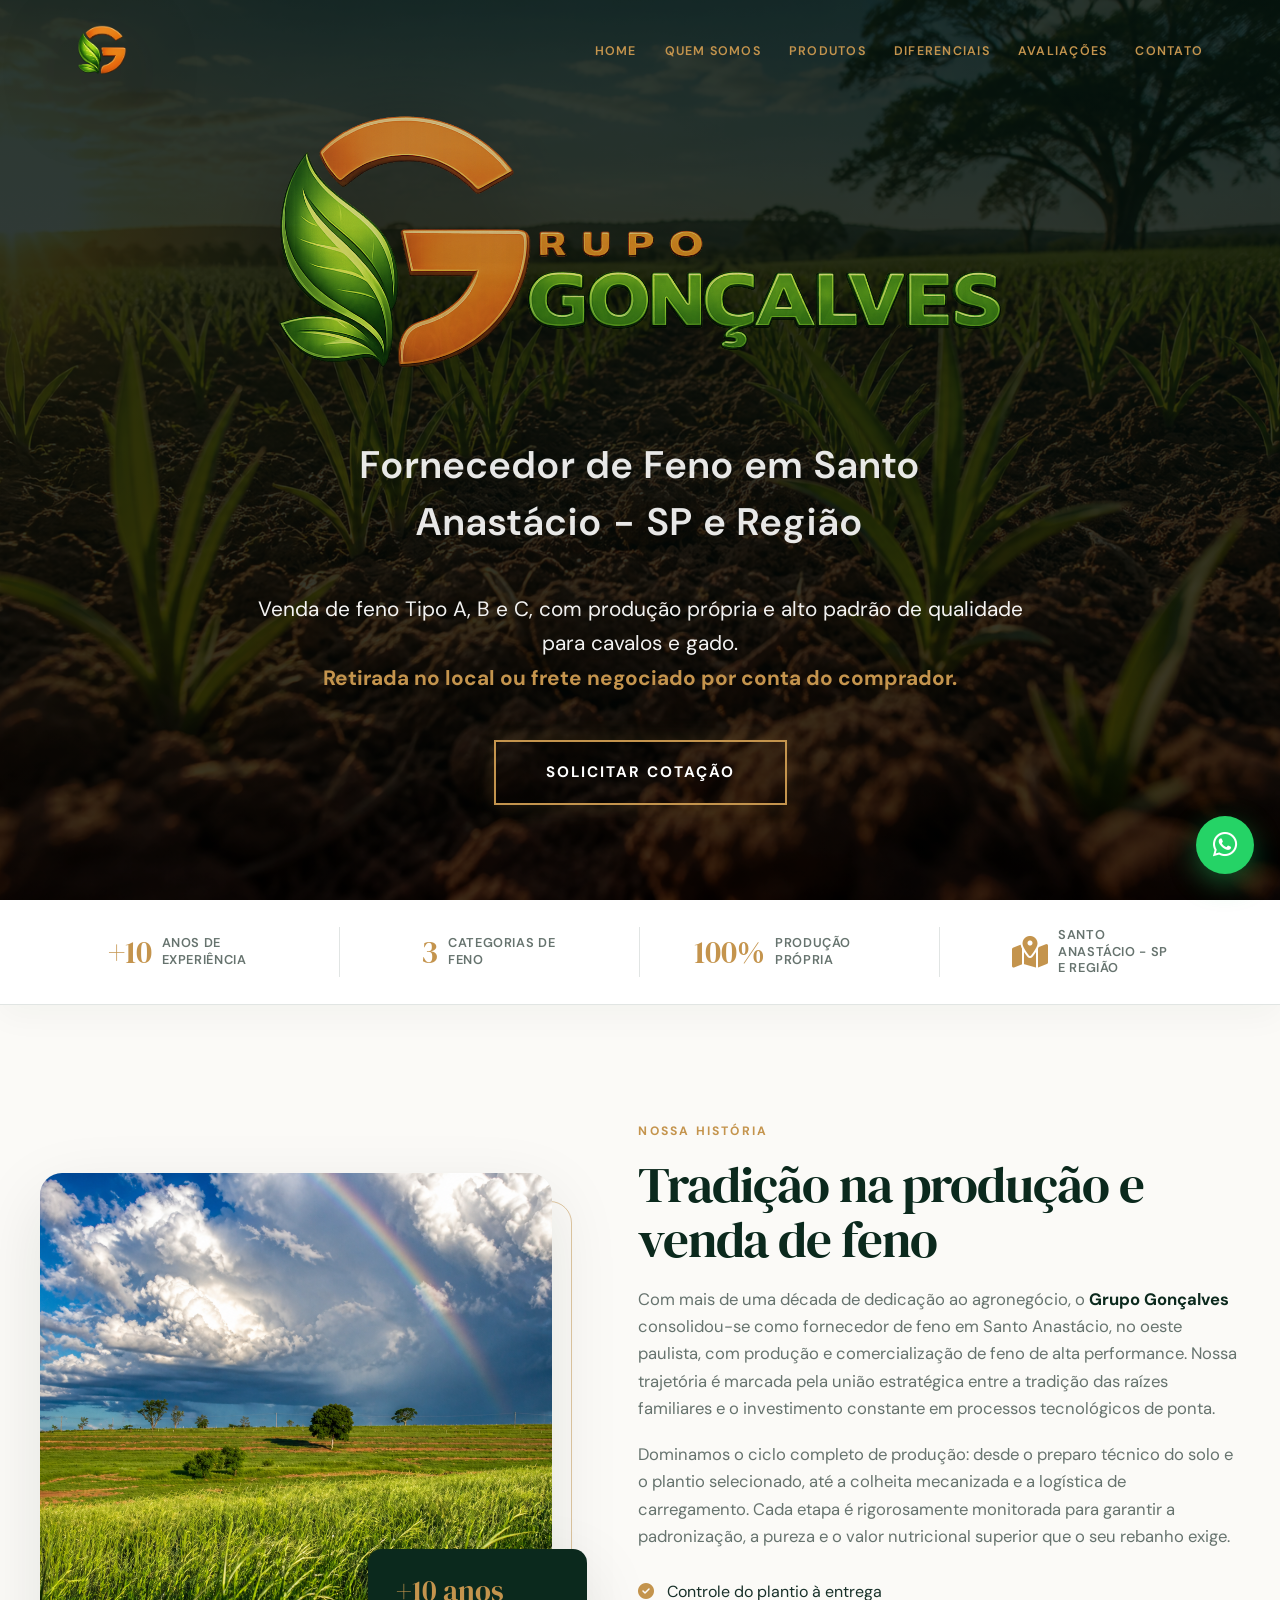
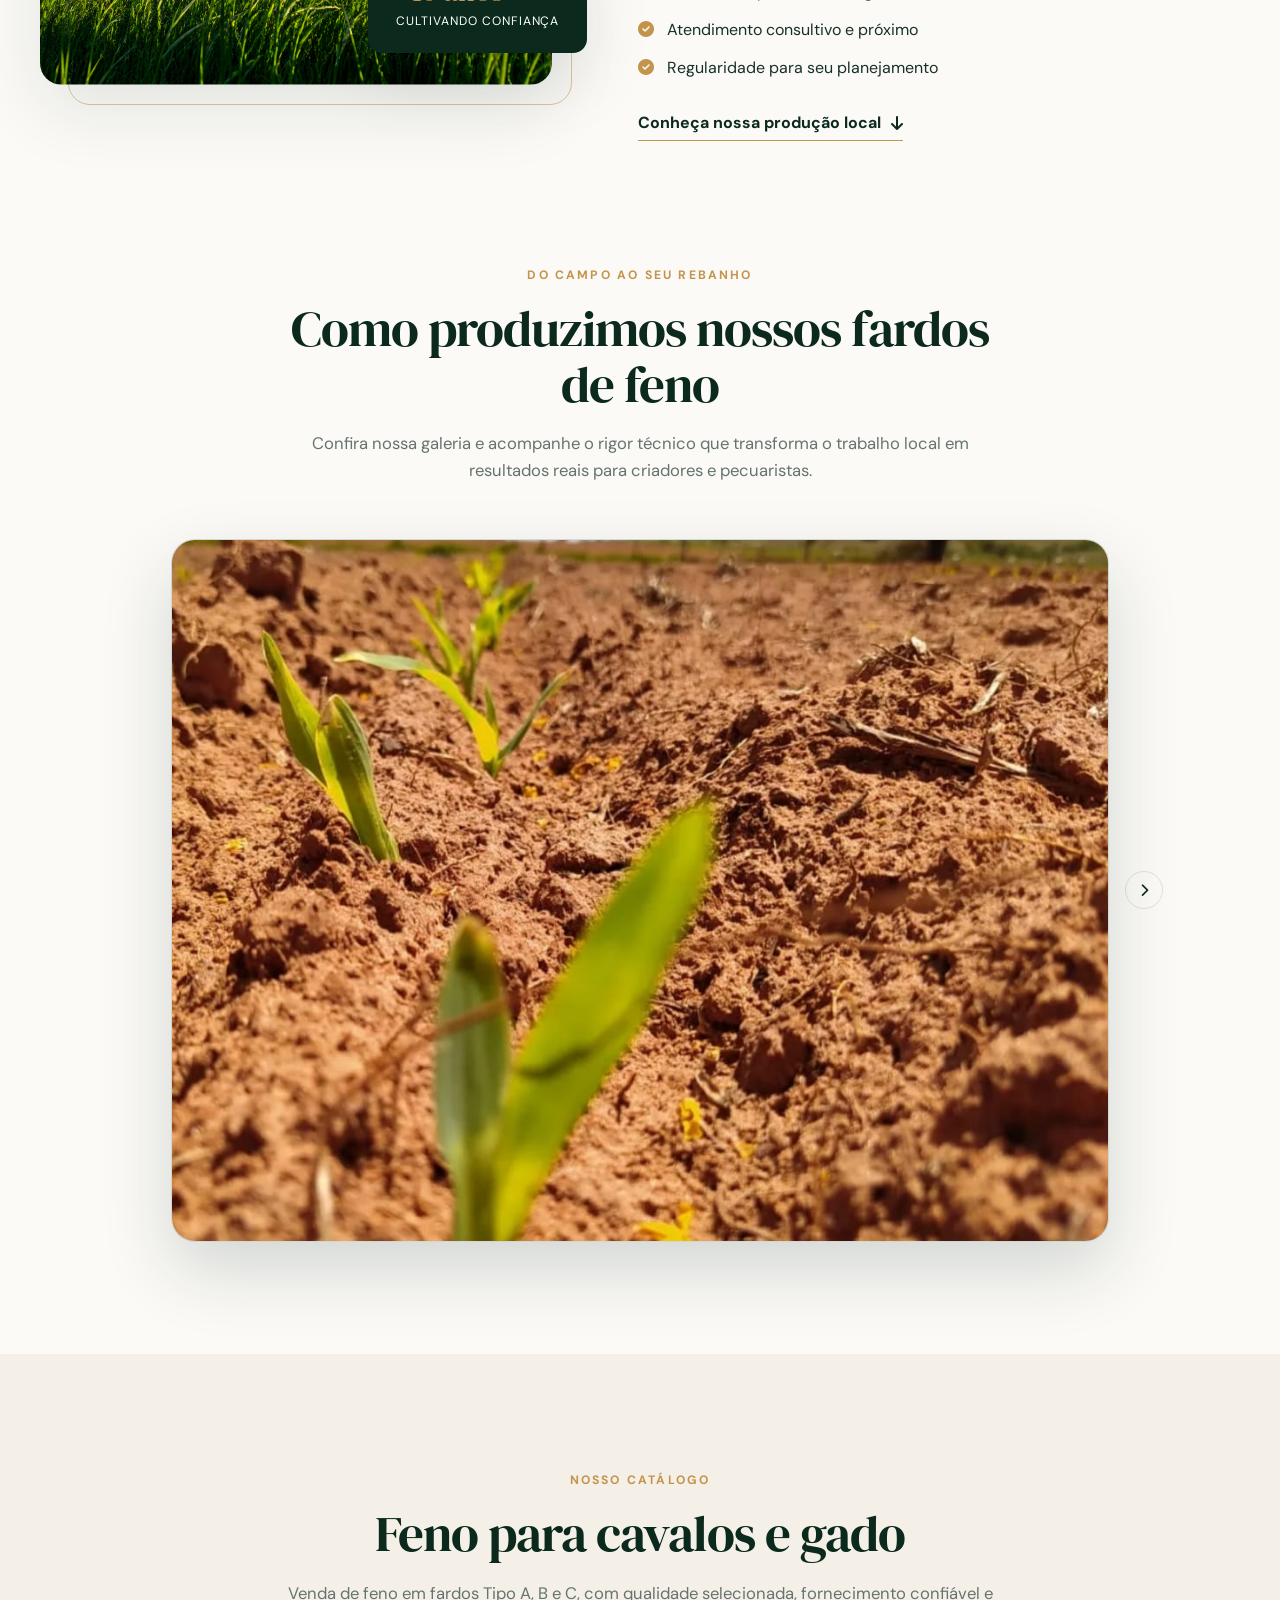
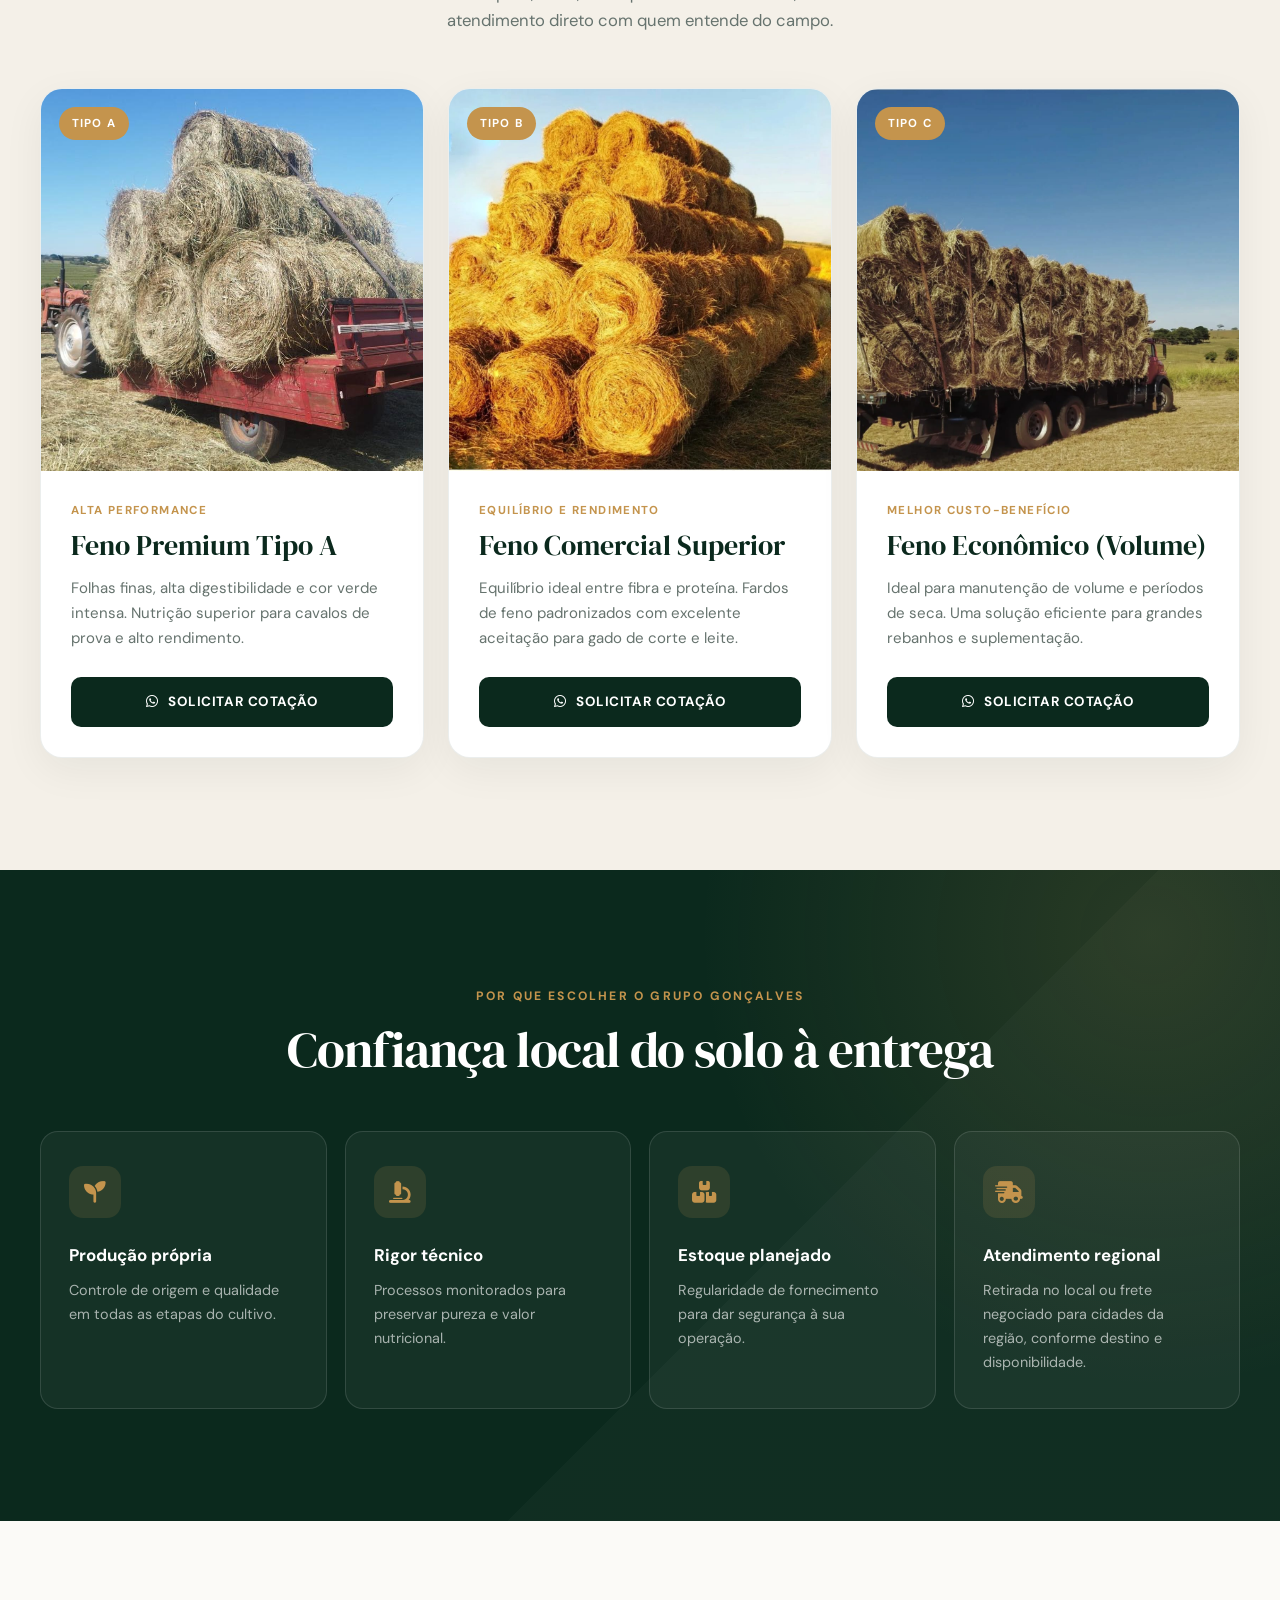
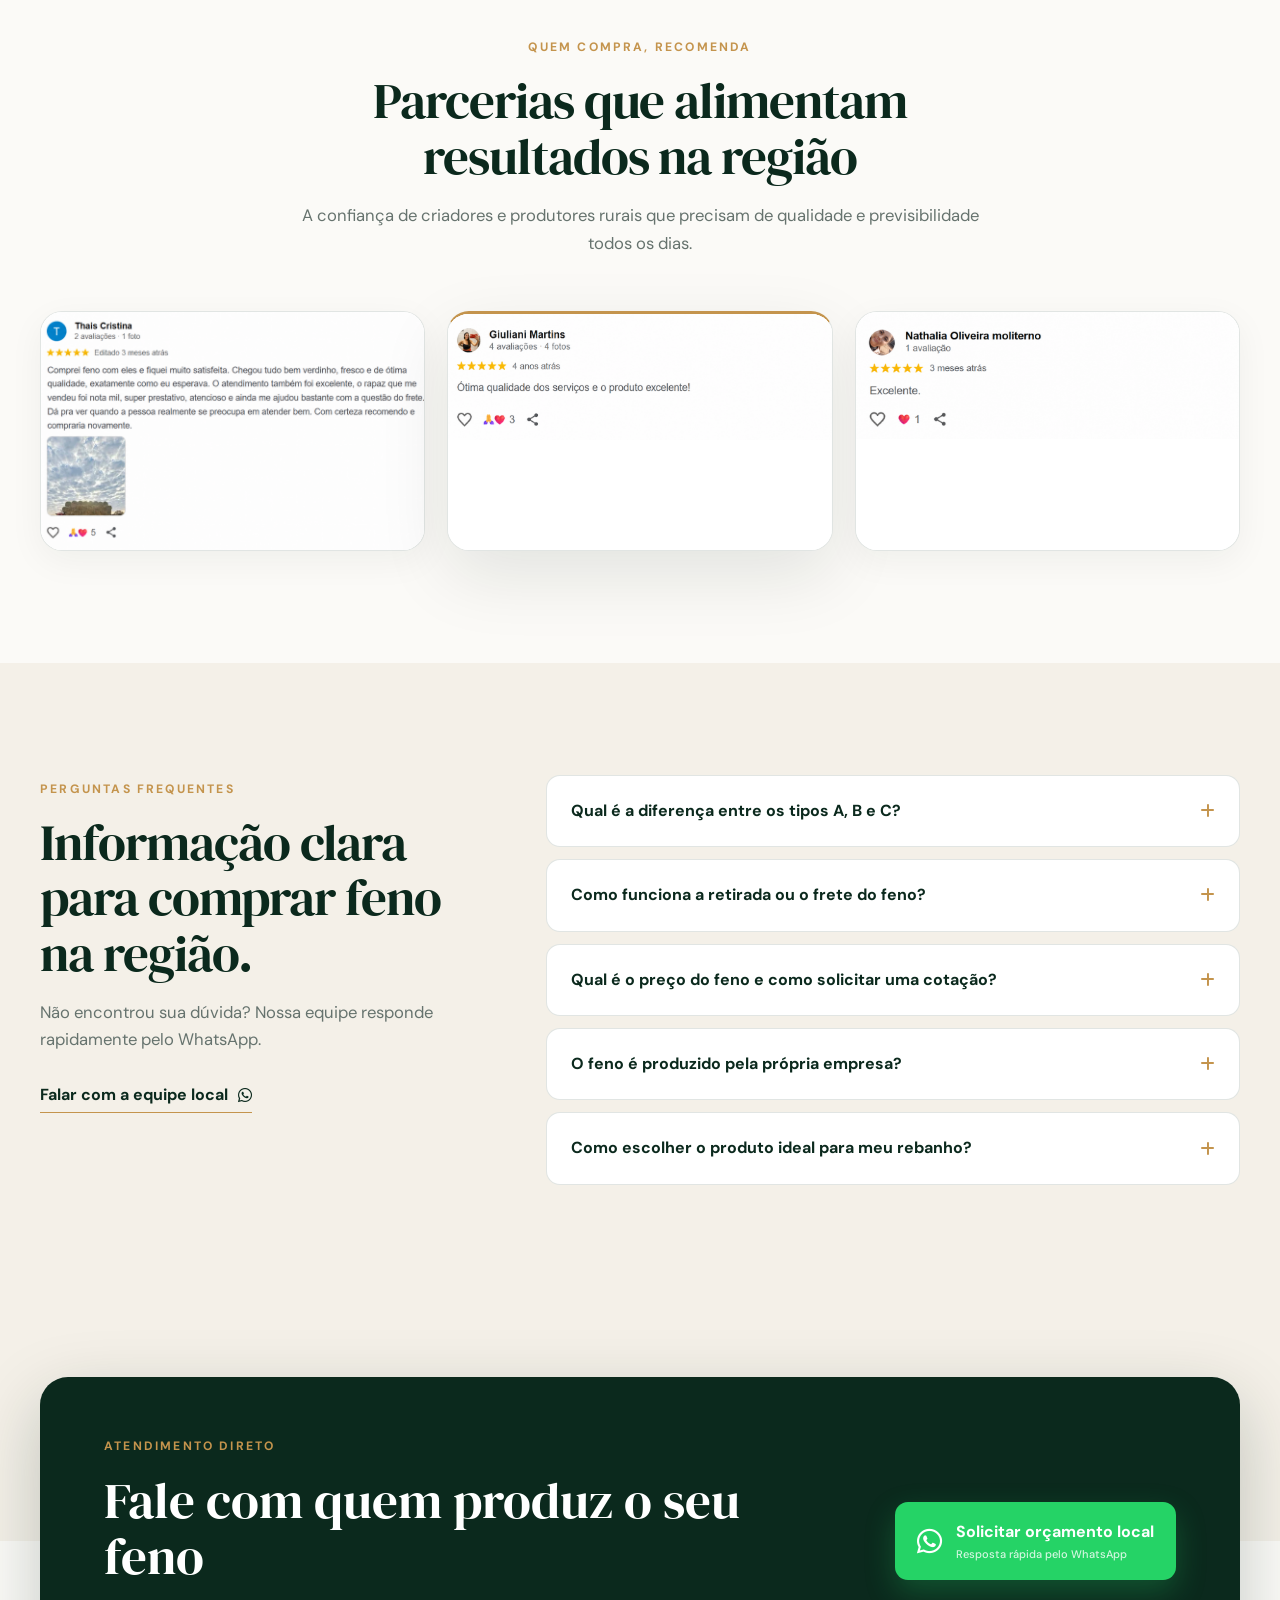
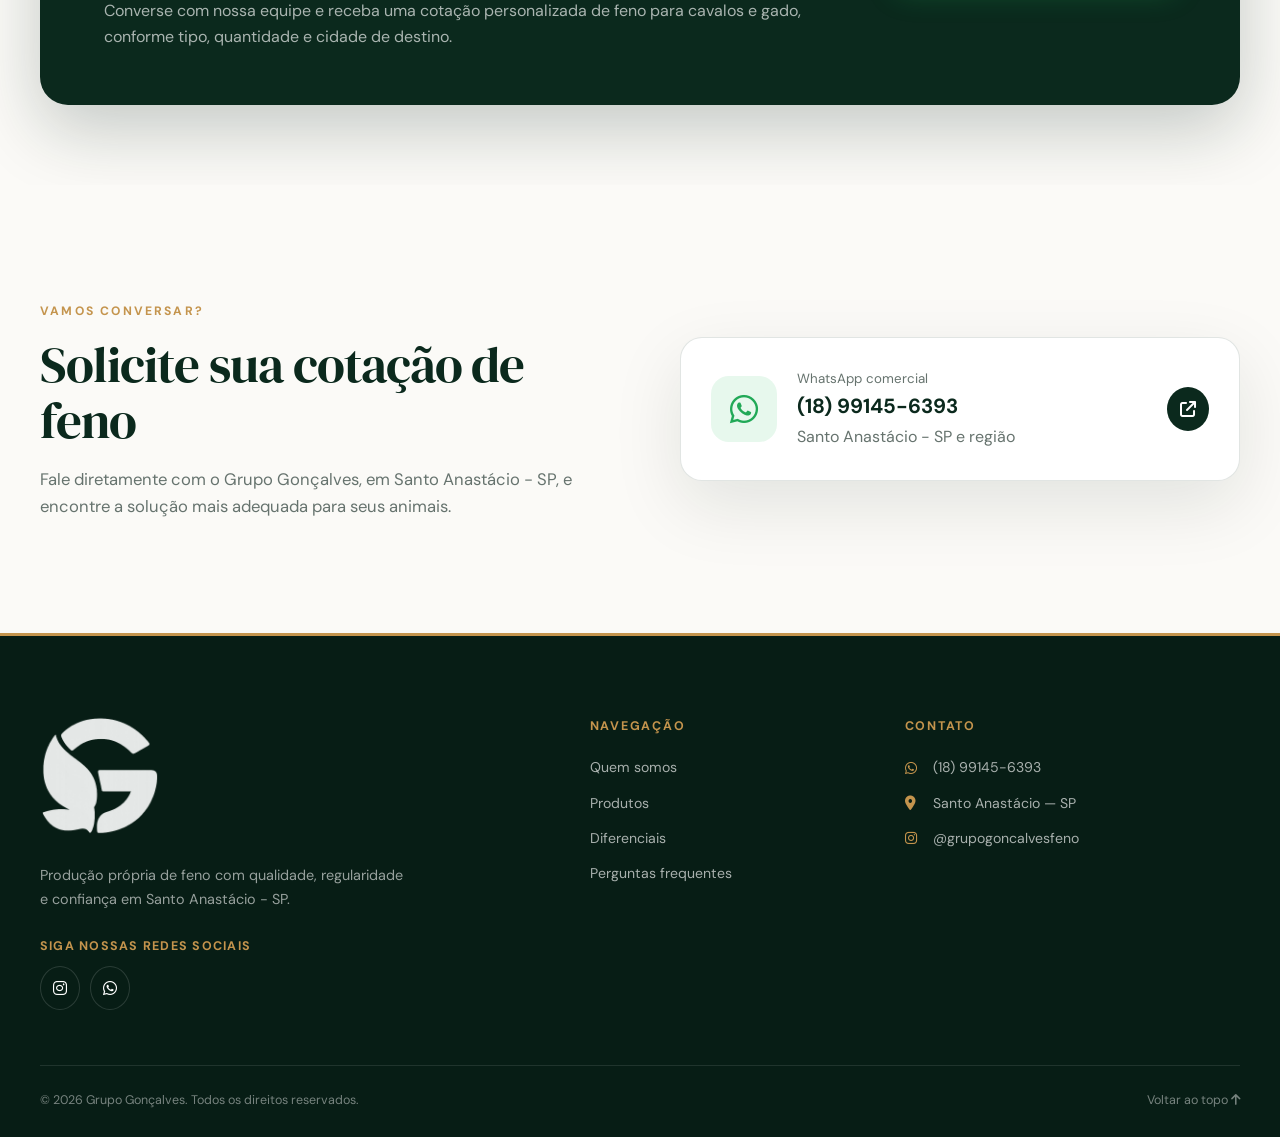
==== commit a312a9ea: "fix: SEO local e GEO para venda de feno - Unifica localização (Santo Anastácio) em title, descriptio" ====
--- a/index.html
+++ b/index.html
@@ -4,24 +4,26 @@
     <meta charset="UTF-8">
     <meta name="viewport" content="width=device-width, initial-scale=1.0">
     <meta name="theme-color" content="#0b291d">
-    <meta name="description" content="Fornecedor de feno na região de Presidente Prudente: fardos para cavalos e gado, com produção própria, retirada no local ou frete negociado.">
+    <meta name="description" content="Venda de feno em fardos Tipo A, B e C para cavalos e gado, com produção própria em Santo Anastácio - SP. Retirada no local ou frete negociado. Peça sua cotação.">
     <meta name="application-name" content="Grupo Gonçalves">
     <meta name="robots" content="index, follow, max-image-preview:large">
     <link rel="canonical" href="https://grupogoncalves.vercel.app/">
-    <meta property="og:title" content="Fornecedor de Feno em Presidente Prudente | Grupo Gonçalves">
-    <meta property="og:description" content="Venda de fardos de feno para cavalos e gado na região de Presidente Prudente, com produção própria e fornecimento confiável.">
+    <meta property="og:title" content="Venda de Feno em Santo Anastácio - SP | Grupo Gonçalves">
+    <meta property="og:description" content="Feno em fardos Tipo A, B e C para cavalos e gado, com produção própria. Retirada no local ou frete negociado. Cotação pelo WhatsApp.">
     <meta property="og:url" content="https://grupogoncalves.vercel.app/">
     <meta property="og:image" content="https://grupogoncalves.vercel.app/assets/GrupoGoncalvesPreview.png">
-    <meta property="og:image:alt" content="Grupo Gonçalves, fornecedor de feno na região de Presidente Prudente">
+    <meta property="og:image:width" content="1400">
+    <meta property="og:image:height" content="500">
+    <meta property="og:image:alt" content="Logotipo do Grupo Gonçalves, produção e venda de feno">
     <meta property="og:type" content="website">
     <meta property="og:locale" content="pt_BR">
     <meta property="og:site_name" content="Grupo Gonçalves">
     <meta name="twitter:card" content="summary_large_image">
-    <meta name="twitter:title" content="Fornecedor de Feno em Presidente Prudente | Grupo Gonçalves">
-    <meta name="twitter:description" content="Venda de fardos de feno para cavalos e gado na região de Presidente Prudente, com produção própria e fornecimento confiável.">
+    <meta name="twitter:title" content="Venda de Feno em Santo Anastácio - SP | Grupo Gonçalves">
+    <meta name="twitter:description" content="Feno em fardos Tipo A, B e C para cavalos e gado, com produção própria. Retirada no local ou frete negociado. Cotação pelo WhatsApp.">
     <meta name="twitter:image" content="https://grupogoncalves.vercel.app/assets/GrupoGoncalvesPreview.png">
-    <meta name="twitter:image:alt" content="Grupo Gonçalves, fornecedor de feno na região de Presidente Prudente">
-    <title>Fornecedor de Feno em Santo Anastácio - SP e Região | Grupo Gonçalves</title>
+    <meta name="twitter:image:alt" content="Logotipo do Grupo Gonçalves, produção e venda de feno">
+    <title>Venda de Feno em Santo Anastácio - SP | Grupo Gonçalves</title>
     <link rel="icon" type="image/png" sizes="96x96" href="/assets/icons/favicon_b.png">
     <link rel="apple-touch-icon" sizes="96x96" href="/assets/icons/favicon_b.png">
     <link rel="preconnect" href="https://fonts.googleapis.com">
@@ -51,7 +53,7 @@
                 "url": "https://grupogoncalves.vercel.app/",
                 "logo": "https://grupogoncalves.vercel.app/assets/LogoG.png",
                 "image": "https://grupogoncalves.vercel.app/assets/GrupoGoncalvesPreview.png",
-                "description": "Fornecedor de feno na região de Presidente Prudente, com produção própria e venda de fardos de feno para cavalos e gado.",
+                "description": "Produção própria e venda de feno em fardos Tipo A, B e C para cavalos e gado, em Santo Anastácio - SP. Retirada no local ou frete negociado por conta do comprador.",
                 "telephone": "+55 18 99145-6393",
                 "address": {
                     "@type": "PostalAddress",
@@ -59,7 +61,12 @@
                     "addressRegion": "SP",
                     "addressCountry": "BR"
                 },
+                "hasMap": "https://maps.app.goo.gl/eBqQfRAm9Mj8WRmx9",
                 "areaServed": [
+                    {
+                        "@type": "City",
+                        "name": "Santo Anastácio, SP"
+                    },
                     {
                         "@type": "AdministrativeArea",
                         "name": "Região de Presidente Prudente"
@@ -69,6 +76,46 @@
                         "name": "Brasil"
                     }
                 ],
+                "contactPoint": {
+                    "@type": "ContactPoint",
+                    "contactType": "sales",
+                    "telephone": "+55 18 99145-6393",
+                    "url": "https://wa.me/5518991456393",
+                    "availableLanguage": "pt-BR"
+                },
+                "hasOfferCatalog": {
+                    "@type": "OfferCatalog",
+                    "name": "Feno em fardos",
+                    "itemListElement": [
+                        {
+                            "@type": "Offer",
+                            "itemOffered": {
+                                "@type": "Product",
+                                "name": "Feno Premium Tipo A",
+                                "category": "Feno para alimentação animal",
+                                "description": "Feno de folhas finas e cor verde intensa, indicado para cavalos de prova e alto rendimento."
+                            }
+                        },
+                        {
+                            "@type": "Offer",
+                            "itemOffered": {
+                                "@type": "Product",
+                                "name": "Feno Comercial Superior Tipo B",
+                                "category": "Feno para alimentação animal",
+                                "description": "Fardos de feno padronizados, indicados para gado de corte e leite."
+                            }
+                        },
+                        {
+                            "@type": "Offer",
+                            "itemOffered": {
+                                "@type": "Product",
+                                "name": "Feno Econômico Tipo C",
+                                "category": "Feno para alimentação animal",
+                                "description": "Feno para manutenção de volume, períodos de seca e grandes rebanhos."
+                            }
+                        }
+                    ]
+                },
                 "sameAs": [
                     "https://instagram.com/grupogoncalvesfeno"
                 ]
@@ -104,12 +151,12 @@
         <section id="home" class="hero">
             <div class="hero-content">
                 <div class="hero-brand">
-                    <img src="./assets/GrupoGoncalvesPreview.png" alt="Grupo Gonçalves, fornecedor de feno na região de Presidente Prudente" class="hero-logo" width="1400" height="500" decoding="async" fetchpriority="high">
+                    <img src="./assets/GrupoGoncalvesPreview.png" alt="Grupo Gonçalves — produção e venda de feno" class="hero-logo" width="1400" height="500" decoding="async" fetchpriority="high">
                 </div>
                 <h1 class="hero-tagline">Fornecedor de Feno em Santo Anastácio - SP e Região</h1>
-                <p class="hero-subtext">Venda de feno Tipo A, B e C, com produção própria e alto padrão de qualidade para cavalos e gado em Santo Anastácio - SP e região. <span>Retirada no local ou frete negociado por conta do comprador.</span></p>
+                <p class="hero-subtext">Venda de feno Tipo A, B e C, com produção própria e alto padrão de qualidade para cavalos e gado. <span>Retirada no local ou frete negociado por conta do comprador.</span></p>
                 <div class="hero-actions">
-                    <a href="https://wa.me/5518991456393?text=Olá! Gostaria de consultar a disponibilidade de carga e preços." class="btn-cta" target="_blank" rel="noopener noreferrer">Solicitar Cotação em Santo Anastácio</a>
+                    <a href="https://wa.me/5518991456393?text=Olá! Gostaria de consultar a disponibilidade de carga e preços." class="btn-cta" target="_blank" rel="noopener noreferrer">Solicitar Cotação</a>
                 </div>
             </div>
         </section>
@@ -127,14 +174,14 @@
             <div class="container">
                 <div class="about-grid reveal">
                     <div class="about-media">
-                        <img src="./assets/about-image.png" alt="Produção própria de fardos de feno na região de Presidente Prudente" loading="lazy" decoding="async" width="1024" height="1024">
+                        <img src="./assets/about-image.png" alt="Fardos de feno da produção própria do Grupo Gonçalves" loading="lazy" decoding="async" width="1024" height="1024">
                         <div class="experience-card"><strong>+10 anos</strong><span>cultivando confiança</span></div>
                     </div>
                     <div class="about-copy">
                         <span class="eyebrow">Nossa história</span>
-                        <h2>Tradição na produção e venda de feno em Santo Anastácio - SP</h2>
-                        <p>Com mais de uma década de dedicação ao agronegócio, o <strong>Grupo Gonçalves</strong> consolidou-se como fornecedor de feno em Santo Anastácio - SP e região, com produção e comercialização de feno de alta performance. Nossa trajetória é marcada pela união estratégica entre a tradição das raízes familiares e o investimento constante em processos tecnológicos de ponta.</p>
-                        <p>Dominamos o ciclo completo de produção em Santo Anastácio: desde o preparo técnico do solo e o plantio selecionado, até a colheita mecanizada e a logística de carregamento. Cada etapa é rigorosamente monitorada para garantir a padronização, a pureza e o valor nutricional superior que o seu rebanho exige.</p>
+                        <h2>Tradição na produção e venda de feno</h2>
+                        <p>Com mais de uma década de dedicação ao agronegócio, o <strong>Grupo Gonçalves</strong> consolidou-se como fornecedor de feno em Santo Anastácio, no oeste paulista, com produção e comercialização de feno de alta performance. Nossa trajetória é marcada pela união estratégica entre a tradição das raízes familiares e o investimento constante em processos tecnológicos de ponta.</p>
+                        <p>Dominamos o ciclo completo de produção: desde o preparo técnico do solo e o plantio selecionado, até a colheita mecanizada e a logística de carregamento. Cada etapa é rigorosamente monitorada para garantir a padronização, a pureza e o valor nutricional superior que o seu rebanho exige.</p>
                         <ul class="check-list">
                             <li><i class="fa-solid fa-circle-check"></i> Controle do plantio à entrega</li>
                             <li><i class="fa-solid fa-circle-check"></i> Atendimento consultivo e próximo</li>
@@ -147,15 +194,15 @@
                 <div id="processo" class="process-block reveal">
                     <div class="section-heading">
                         <span class="eyebrow">Do campo ao seu rebanho</span>
-                        <h2>Produção de fardos de feno em Santo Anastácio</h2>
-                        <p>Confira nossa galeria e acompanhe o rigor técnico que transforma o trabalho local em resultados reais para pecuaristas de Santo Anastácio - SP e região.</p>
+                        <h2>Como produzimos nossos fardos de feno</h2>
+                        <p>Confira nossa galeria e acompanhe o rigor técnico que transforma o trabalho local em resultados reais para criadores e pecuaristas.</p>
                     </div>
                     <div class="carousel-container" aria-label="Galeria do processo de produção" aria-roledescription="carrossel" tabindex="0">
                         <div class="carousel-stage">
                             <button class="carousel-btn prev-btn hidden" type="button" aria-label="Imagem anterior"><i class="fas fa-chevron-left"></i></button>
                             <div class="carousel-track-container">
                                 <ul class="carousel-track">
-                                    <li class="carousel-slide"><img src="./assets/Plantio.jpeg" alt="Preparação do solo para produção de feno em Presidente Prudente e região" loading="lazy" decoding="async" width="1076" height="1074"></li>
+                                    <li class="carousel-slide"><img src="./assets/Plantio.jpeg" alt="Preparo do solo para o plantio do capim usado na produção de feno" loading="lazy" decoding="async" width="1076" height="1074"></li>
                                     <li class="carousel-slide"><img src="./assets/GramaLlanero.jpeg" alt="Campo de grama Llanero para produção de feno" loading="lazy" decoding="async" width="960" height="1280"></li>
                                     <li class="carousel-slide"><img src="./assets/TratornaRoca.jpeg" alt="Trator na colheita mecanizada para produção de feno" loading="lazy" decoding="async" width="1078" height="871"></li>
                                     <li class="carousel-slide"><img src="./assets/RoloDeFeno.jpeg" alt="Fardos de feno para cavalos e gado prontos para armazenamento" loading="lazy" decoding="async" width="1080" height="1079"></li>
@@ -172,11 +219,11 @@
 
         <section id="produtos" class="section products-section">
             <div class="container">
-                <div class="section-heading reveal"><span class="eyebrow">Nosso catálogo</span><h2>Feno para cavalos e gado em Santo Anastácio</h2><p>Venda de feno em fardos Tipo A, B e C para Santo Anastácio - SP e região, com qualidade selecionada, fornecimento confiável e atendimento direto com quem entende do campo.</p></div>
+                <div class="section-heading reveal"><span class="eyebrow">Nosso catálogo</span><h2>Feno para cavalos e gado</h2><p>Venda de feno em fardos Tipo A, B e C, com qualidade selecionada, fornecimento confiável e atendimento direto com quem entende do campo.</p></div>
                 <div class="products-grid">
-                    <article class="product-card reveal"><div class="product-image"><img src="./assets/FenoTrator.jpeg" alt="Fardos de feno Dictyoneura Premium Tipo A para cavalos" loading="lazy"><span>Tipo A</span></div><div class="product-body"><p class="product-kicker">Alta performance</p><h3>Feno Premium Tipo A</h3><p>Folhas finas, alta digestibilidade e cor verde intensa. Nutrição superior para cavalos de prova e alto rendimento.</p><a class="product-button" href="https://wa.me/5518991456393?text=Olá! Gostaria de um orçamento para Feno Tipo A." target="_blank" rel="noopener noreferrer"><i class="fa-brands fa-whatsapp"></i> Solicitar cotação</a></div></article>
-                    <article class="product-card reveal"><div class="product-image"><img src="./assets/RoloDeFeno.jpeg" alt="Fardos de feno Comercial Superior Tipo B para gado" loading="lazy"><span>Tipo B</span></div><div class="product-body"><p class="product-kicker">Equilíbrio e rendimento</p><h3>Feno Comercial Superior</h3><p>Equilíbrio ideal entre fibra e proteína. Fardos de feno padronizados com excelente aceitação para gado de corte e leite.</p><a class="product-button" href="https://wa.me/5518991456393?text=Olá! Gostaria de um orçamento para Feno Tipo B." target="_blank" rel="noopener noreferrer"><i class="fa-brands fa-whatsapp"></i> Solicitar cotação</a></div></article>
-                    <article class="product-card reveal"><div class="product-image"><img src="./assets/CaminhaodeFeno.jpeg" alt="Caminhão com fardos de feno Econômico Tipo C para gado" loading="lazy"><span>Tipo C</span></div><div class="product-body"><p class="product-kicker">Melhor custo-benefício</p><h3>Feno Econômico (Volume)</h3><p>Ideal para manutenção de volume e períodos de seca. Uma solução eficiente para grandes rebanhos e suplementação.</p><a class="product-button" href="https://wa.me/5518991456393?text=Olá! Gostaria de um orçamento para Feno Tipo C." target="_blank" rel="noopener noreferrer"><i class="fa-brands fa-whatsapp"></i> Solicitar cotação</a></div></article>
+                    <article class="product-card reveal"><div class="product-image"><img src="./assets/FenoTrator.jpeg" alt="Fardos de feno Dictyoneura Premium Tipo A para cavalos" loading="lazy" decoding="async" width="719" height="1280"><span>Tipo A</span></div><div class="product-body"><p class="product-kicker">Alta performance</p><h3>Feno Premium Tipo A</h3><p>Folhas finas, alta digestibilidade e cor verde intensa. Nutrição superior para cavalos de prova e alto rendimento.</p><a class="product-button" href="https://wa.me/5518991456393?text=Olá! Gostaria de um orçamento para Feno Tipo A." target="_blank" rel="noopener noreferrer"><i class="fa-brands fa-whatsapp"></i> Solicitar cotação</a></div></article>
+                    <article class="product-card reveal"><div class="product-image"><img src="./assets/RoloDeFeno.jpeg" alt="Fardos de feno Comercial Superior Tipo B para gado" loading="lazy" decoding="async" width="1080" height="1079"><span>Tipo B</span></div><div class="product-body"><p class="product-kicker">Equilíbrio e rendimento</p><h3>Feno Comercial Superior</h3><p>Equilíbrio ideal entre fibra e proteína. Fardos de feno padronizados com excelente aceitação para gado de corte e leite.</p><a class="product-button" href="https://wa.me/5518991456393?text=Olá! Gostaria de um orçamento para Feno Tipo B." target="_blank" rel="noopener noreferrer"><i class="fa-brands fa-whatsapp"></i> Solicitar cotação</a></div></article>
+                    <article class="product-card reveal"><div class="product-image"><img src="./assets/CaminhaodeFeno.jpeg" alt="Caminhão com fardos de feno Econômico Tipo C para gado" loading="lazy" decoding="async" width="1076" height="1082"><span>Tipo C</span></div><div class="product-body"><p class="product-kicker">Melhor custo-benefício</p><h3>Feno Econômico (Volume)</h3><p>Ideal para manutenção de volume e períodos de seca. Uma solução eficiente para grandes rebanhos e suplementação.</p><a class="product-button" href="https://wa.me/5518991456393?text=Olá! Gostaria de um orçamento para Feno Tipo C." target="_blank" rel="noopener noreferrer"><i class="fa-brands fa-whatsapp"></i> Solicitar cotação</a></div></article>
                 </div>
             </div>
         </section>
@@ -187,39 +234,39 @@
                     <article class="advantage reveal"><i class="fa-solid fa-seedling"></i><h3>Produção própria</h3><p>Controle de origem e qualidade em todas as etapas do cultivo.</p></article>
                     <article class="advantage reveal"><i class="fa-solid fa-microscope"></i><h3>Rigor técnico</h3><p>Processos monitorados para preservar pureza e valor nutricional.</p></article>
                     <article class="advantage reveal"><i class="fa-solid fa-boxes-stacked"></i><h3>Estoque planejado</h3><p>Regularidade de fornecimento para dar segurança à sua operação.</p></article>
-                    <article class="advantage reveal"><i class="fa-solid fa-truck-fast"></i><h3>Atendimento regional</h3><p>Logística preparada para atender produtores de Santo Anastácio - SP e cidades da região.</p></article>
+                    <article class="advantage reveal"><i class="fa-solid fa-truck-fast"></i><h3>Atendimento regional</h3><p>Retirada no local ou frete negociado para cidades da região, conforme destino e disponibilidade.</p></article>
                 </div>
             </div>
         </section>
 
         <section id="depoimentos" class="section testimonials-section">
-            <div class="container"><div class="section-heading reveal"><span class="eyebrow">Quem compra, recomenda</span><h2>Parcerias que alimentam resultados na região</h2><p>A confiança de produtores de Santo Anastácio - SP e região que precisam de qualidade e previsibilidade todos os dias.</p></div>
+            <div class="container"><div class="section-heading reveal"><span class="eyebrow">Quem compra, recomenda</span><h2>Parcerias que alimentam resultados na região</h2><p>A confiança de criadores e produtores rurais que precisam de qualidade e previsibilidade todos os dias.</p></div>
                 <div class="testimonials-grid">
-                    <figure class="testimonial reveal"><img class="testimonial-review-image" src="./assets/avaliacao-thais-cristina.png" alt="Avaliação de cinco estrelas de Thais Cristina sobre o Grupo Gonçalves" loading="lazy" decoding="async"></figure>
-                    <figure class="testimonial featured reveal"><img class="testimonial-review-image" src="./assets/avaliacao-giuliani-martins.png" alt="Avaliação de cinco estrelas de Giuliani Martins sobre o Grupo Gonçalves" loading="lazy" decoding="async"></figure>
-                    <figure class="testimonial reveal"><img class="testimonial-review-image" src="./assets/avaliacao-nathalia-oliveira.png" alt="Avaliação de cinco estrelas de Nathalia Oliveira sobre o Grupo Gonçalves" loading="lazy" decoding="async"></figure>
+                    <figure class="testimonial reveal"><img class="testimonial-review-image" src="./assets/avaliacao-thais-cristina.png" alt="Avaliação de cinco estrelas de Thais Cristina sobre o Grupo Gonçalves" loading="lazy" decoding="async" width="1592" height="988"></figure>
+                    <figure class="testimonial featured reveal"><img class="testimonial-review-image" src="./assets/avaliacao-giuliani-martins.png" alt="Avaliação de cinco estrelas de Giuliani Martins sobre o Grupo Gonçalves" loading="lazy" decoding="async" width="2185" height="720"></figure>
+                    <figure class="testimonial reveal"><img class="testimonial-review-image" src="./assets/avaliacao-nathalia-oliveira.png" alt="Avaliação de cinco estrelas de Nathalia Oliveira sobre o Grupo Gonçalves" loading="lazy" decoding="async" width="2175" height="723"></figure>
                 </div>
             </div>
         </section>
 
         <section id="faq" class="section faq-section">
-            <div class="container faq-layout"><div class="faq-intro reveal"><span class="eyebrow">Perguntas frequentes</span><h2>Informação clara para comprar feno na região.</h2><p>Não encontrou sua dúvida? Nossa equipe em Santo Anastácio responde rapidamente pelo WhatsApp.</p><a class="text-link" href="https://wa.me/5518991456393?text=Olá! Tenho uma dúvida sobre os produtos." target="_blank" rel="noopener noreferrer">Falar com a equipe local <i class="fa-brands fa-whatsapp"></i></a></div>
+            <div class="container faq-layout"><div class="faq-intro reveal"><span class="eyebrow">Perguntas frequentes</span><h2>Informação clara para comprar feno na região.</h2><p>Não encontrou sua dúvida? Nossa equipe responde rapidamente pelo WhatsApp.</p><a class="text-link" href="https://wa.me/5518991456393?text=Olá! Tenho uma dúvida sobre os produtos." target="_blank" rel="noopener noreferrer">Falar com a equipe local <i class="fa-brands fa-whatsapp"></i></a></div>
                 <div class="accordion reveal">
-                    <details><summary>Qual é a diferença entre os tipos A, B e C?<i class="fa-solid fa-plus"></i></summary><p>Eles atendem objetivos distintos de desempenho, composição e custo-benefício. Nossa equipe indica a melhor opção conforme o perfil do seu rebanho.</p></details>
+                    <details><summary>Qual é a diferença entre os tipos A, B e C?<i class="fa-solid fa-plus"></i></summary><p>O Tipo A (Premium) é indicado para cavalos de prova e alto rendimento. O Tipo B (Comercial Superior) é voltado a gado de corte e leite. O Tipo C (Econômico) atende à manutenção de volume, aos períodos de seca e a grandes rebanhos. Nossa equipe indica a melhor opção conforme o perfil dos seus animais.</p></details>
                     <details><summary>Como funciona a retirada ou o frete do feno?<i class="fa-solid fa-plus"></i></summary><p>Os fardos de feno podem ser retirados em Santo Anastácio - SP ou enviados para cidades da região, com frete negociado por conta do comprador, conforme o destino e a disponibilidade logística.</p></details>
-                    <details><summary>Como solicitar uma cotação?<i class="fa-solid fa-plus"></i></summary><p>Entre em contato pelo WhatsApp, informe o tipo ou finalidade do feno, a quantidade desejada e sua cidade para receber uma cotação personalizada.</p></details>
+                    <details><summary>Qual é o preço do feno e como solicitar uma cotação?<i class="fa-solid fa-plus"></i></summary><p>O valor depende do tipo de feno, da quantidade e da disponibilidade no momento do pedido. Entre em contato pelo WhatsApp, informe o tipo ou finalidade do feno, a quantidade desejada e sua cidade para receber uma cotação personalizada.</p></details>
                     <details><summary>O feno é produzido pela própria empresa?<i class="fa-solid fa-plus"></i></summary><p>Sim. A produção própria permite acompanhar o ciclo completo e manter maior controle sobre origem, padronização e qualidade.</p></details>
                     <details><summary>Como escolher o produto ideal para meu rebanho?<i class="fa-solid fa-plus"></i></summary><p>Nossa equipe oferece atendimento consultivo. Conte-nos a espécie, finalidade e rotina de alimentação para avaliarmos a opção mais adequada.</p></details>
                 </div>
             </div>
         </section>
 
-        <section class="cta-section"><div class="container cta-card reveal"><div><span class="eyebrow">Atendimento direto</span><h2>Venda de feno em Santo Anastácio - SP</h2><p>Converse com nossa equipe e receba uma cotação personalizada de feno para cavalos e gado em Santo Anastácio e região.</p></div><a class="whatsapp-button" href="https://wa.me/5518991456393?text=Olá! Gostaria de um orçamento personalizado." target="_blank" rel="noopener noreferrer"><i class="fa-brands fa-whatsapp"></i><span>Solicitar orçamento local<small>Resposta rápida pelo WhatsApp</small></span></a></div></section>
-
-        <section id="contato" class="section contact-section"><div class="container contact-grid"><div class="contact-copy reveal"><span class="eyebrow">Vamos conversar?</span><h2>Solicite sua cotação de feno em Santo Anastácio</h2><p>Fale diretamente com nosso fornecedor de feno em Santo Anastácio - SP e encontre a solução mais adequada para seu rebanho na região.</p></div><div class="contact-card reveal"><div class="contact-icon"><i class="fa-brands fa-whatsapp"></i></div><div><small>WhatsApp comercial</small><strong>(18) 99145-6393</strong><span>Santo Anastácio - SP e região</span></div><a href="https://wa.me/5518991456393?text=Olá! Gostaria de mais informações sobre o feno." target="_blank" rel="noopener noreferrer" aria-label="Iniciar conversa no WhatsApp"><i class="fa-solid fa-arrow-up-right-from-square"></i></a></div></div></section>
+        <section class="cta-section"><div class="container cta-card reveal"><div><span class="eyebrow">Atendimento direto</span><h2>Fale com quem produz o seu feno</h2><p>Converse com nossa equipe e receba uma cotação personalizada de feno para cavalos e gado, conforme tipo, quantidade e cidade de destino.</p></div><a class="whatsapp-button" href="https://wa.me/5518991456393?text=Olá! Gostaria de um orçamento personalizado." target="_blank" rel="noopener noreferrer"><i class="fa-brands fa-whatsapp"></i><span>Solicitar orçamento local<small>Resposta rápida pelo WhatsApp</small></span></a></div></section>
+
+        <section id="contato" class="section contact-section"><div class="container contact-grid"><div class="contact-copy reveal"><span class="eyebrow">Vamos conversar?</span><h2>Solicite sua cotação de feno</h2><p>Fale diretamente com o Grupo Gonçalves, em Santo Anastácio - SP, e encontre a solução mais adequada para seus animais.</p></div><div class="contact-card reveal"><div class="contact-icon"><i class="fa-brands fa-whatsapp"></i></div><div><small>WhatsApp comercial</small><strong>(18) 99145-6393</strong><span>Santo Anastácio - SP e região</span></div><a href="https://wa.me/5518991456393?text=Olá! Gostaria de mais informações sobre o feno." target="_blank" rel="noopener noreferrer" aria-label="Iniciar conversa no WhatsApp"><i class="fa-solid fa-arrow-up-right-from-square"></i></a></div></div></section>
     </main>
 
-    <footer><div class="container footer-grid"><div class="footer-brand"><img src="./assets/LogoG.png" alt="Grupo Gonçalves" loading="lazy" decoding="async"><p>Produção própria de feno com qualidade, regularidade e confiança em Santo Anastácio - SP e região.</p><p class="social-title">Siga nossas redes sociais</p><div class="social-links"><a href="https://instagram.com/grupogoncalvesfeno" target="_blank" rel="noopener noreferrer" aria-label="Instagram"><i class="fa-brands fa-instagram"></i></a><a href="https://wa.me/5518991456393" target="_blank" rel="noopener noreferrer" aria-label="WhatsApp"><i class="fa-brands fa-whatsapp"></i></a></div></div><div><h3>Navegação</h3><ul><li><a href="#quem-somos">Quem somos</a></li><li><a href="#produtos">Produtos</a></li><li><a href="#diferenciais">Diferenciais</a></li><li><a href="#faq">Perguntas frequentes</a></li></ul></div><div><h3>Contato</h3><ul class="footer-contact"><li><i class="fa-brands fa-whatsapp"></i><a href="https://wa.me/5518991456393" target="_blank" rel="noopener noreferrer">(18) 99145-6393</a></li><li><i class="fa-solid fa-location-dot"></i><a href="https://maps.app.goo.gl/eBqQfRAm9Mj8WRmx9?g_st=aw" target="_blank" rel="noopener noreferrer">Santo Anastácio — SP</a></li><li><i class="fa-brands fa-instagram"></i><a href="https://instagram.com/grupogoncalvesfeno" target="_blank" rel="noopener noreferrer">@grupogoncalvesfeno</a></li></ul></div></div><div class="container footer-bottom"><p>© 2026 Grupo Gonçalves. Todos os direitos reservados.</p><a href="#top">Voltar ao topo <i class="fa-solid fa-arrow-up"></i></a></div></footer>
+    <footer><div class="container footer-grid"><div class="footer-brand"><img src="./assets/LogoG.png" alt="Grupo Gonçalves" loading="lazy" decoding="async"><p>Produção própria de feno com qualidade, regularidade e confiança em Santo Anastácio - SP.</p><p class="social-title">Siga nossas redes sociais</p><div class="social-links"><a href="https://instagram.com/grupogoncalvesfeno" target="_blank" rel="noopener noreferrer" aria-label="Instagram"><i class="fa-brands fa-instagram"></i></a><a href="https://wa.me/5518991456393" target="_blank" rel="noopener noreferrer" aria-label="WhatsApp"><i class="fa-brands fa-whatsapp"></i></a></div></div><div><h3>Navegação</h3><ul><li><a href="#quem-somos">Quem somos</a></li><li><a href="#produtos">Produtos</a></li><li><a href="#diferenciais">Diferenciais</a></li><li><a href="#faq">Perguntas frequentes</a></li></ul></div><div><h3>Contato</h3><ul class="footer-contact"><li><i class="fa-brands fa-whatsapp"></i><a href="https://wa.me/5518991456393" target="_blank" rel="noopener noreferrer">(18) 99145-6393</a></li><li><i class="fa-solid fa-location-dot"></i><a href="https://maps.app.goo.gl/eBqQfRAm9Mj8WRmx9?g_st=aw" target="_blank" rel="noopener noreferrer">Santo Anastácio — SP</a></li><li><i class="fa-brands fa-instagram"></i><a href="https://instagram.com/grupogoncalvesfeno" target="_blank" rel="noopener noreferrer">@grupogoncalvesfeno</a></li></ul></div></div><div class="container footer-bottom"><p>© 2026 Grupo Gonçalves. Todos os direitos reservados.</p><a href="#top">Voltar ao topo <i class="fa-solid fa-arrow-up"></i></a></div></footer>
     <a href="https://wa.me/5518991456393?text=Olá! Gostaria de mais informações sobre o feno." class="whatsapp-float" target="_blank" rel="noopener noreferrer" aria-label="Fale conosco pelo WhatsApp"><i class="fa-brands fa-whatsapp"></i><span>Fale conosco</span></a>
     <script src="script.js" defer></script>
 </body>
--- a/style.css
+++ b/style.css
@@ -334,6 +334,27 @@
     .footer-bottom{align-items:flex-start}
 }
 
+/* Mobile hero: fit the complete content inside the visible browser viewport */
+@media (max-width:576px){
+    .hero{height:auto;min-height:100svh;padding:88px 18px 72px;align-items:center;overflow:hidden}
+    .hero-content{max-width:420px;gap:12px}
+    .hero-brand{width:100%}
+    .hero-logo{display:block;width:min(100%,320px);max-width:none;max-height:18svh;margin-inline:auto;padding:0}
+    .hero-tagline,.hero-content h1{max-width:360px;padding:4px 0;font-size:clamp(1.65rem,8vw,2rem);line-height:1.18;letter-spacing:.04em}
+    .hero-subtext{max-width:380px;margin:0;font-size:clamp(.92rem,4.2vw,1.05rem);line-height:1.48}
+    .hero-subtext span{margin-top:5px}
+    .hero-actions{width:100%;margin-top:8px}
+    .btn-cta{width:min(100%,340px);padding:13px 18px;font-size:.78rem;line-height:1.35;letter-spacing:.1em}
+}
+
+@media (max-width:380px){
+    .hero{padding-top:82px;padding-bottom:68px}
+    .hero-logo{width:min(100%,270px);max-height:16svh}
+    .hero-tagline,.hero-content h1{font-size:clamp(1.48rem,7.6vw,1.75rem)}
+    .hero-subtext{font-size:.9rem;line-height:1.42}
+    .btn-cta{font-size:.73rem}
+}
+
 @media (max-height:450px){
     .hero{height:auto;min-height:100svh;overflow:visible}
 }
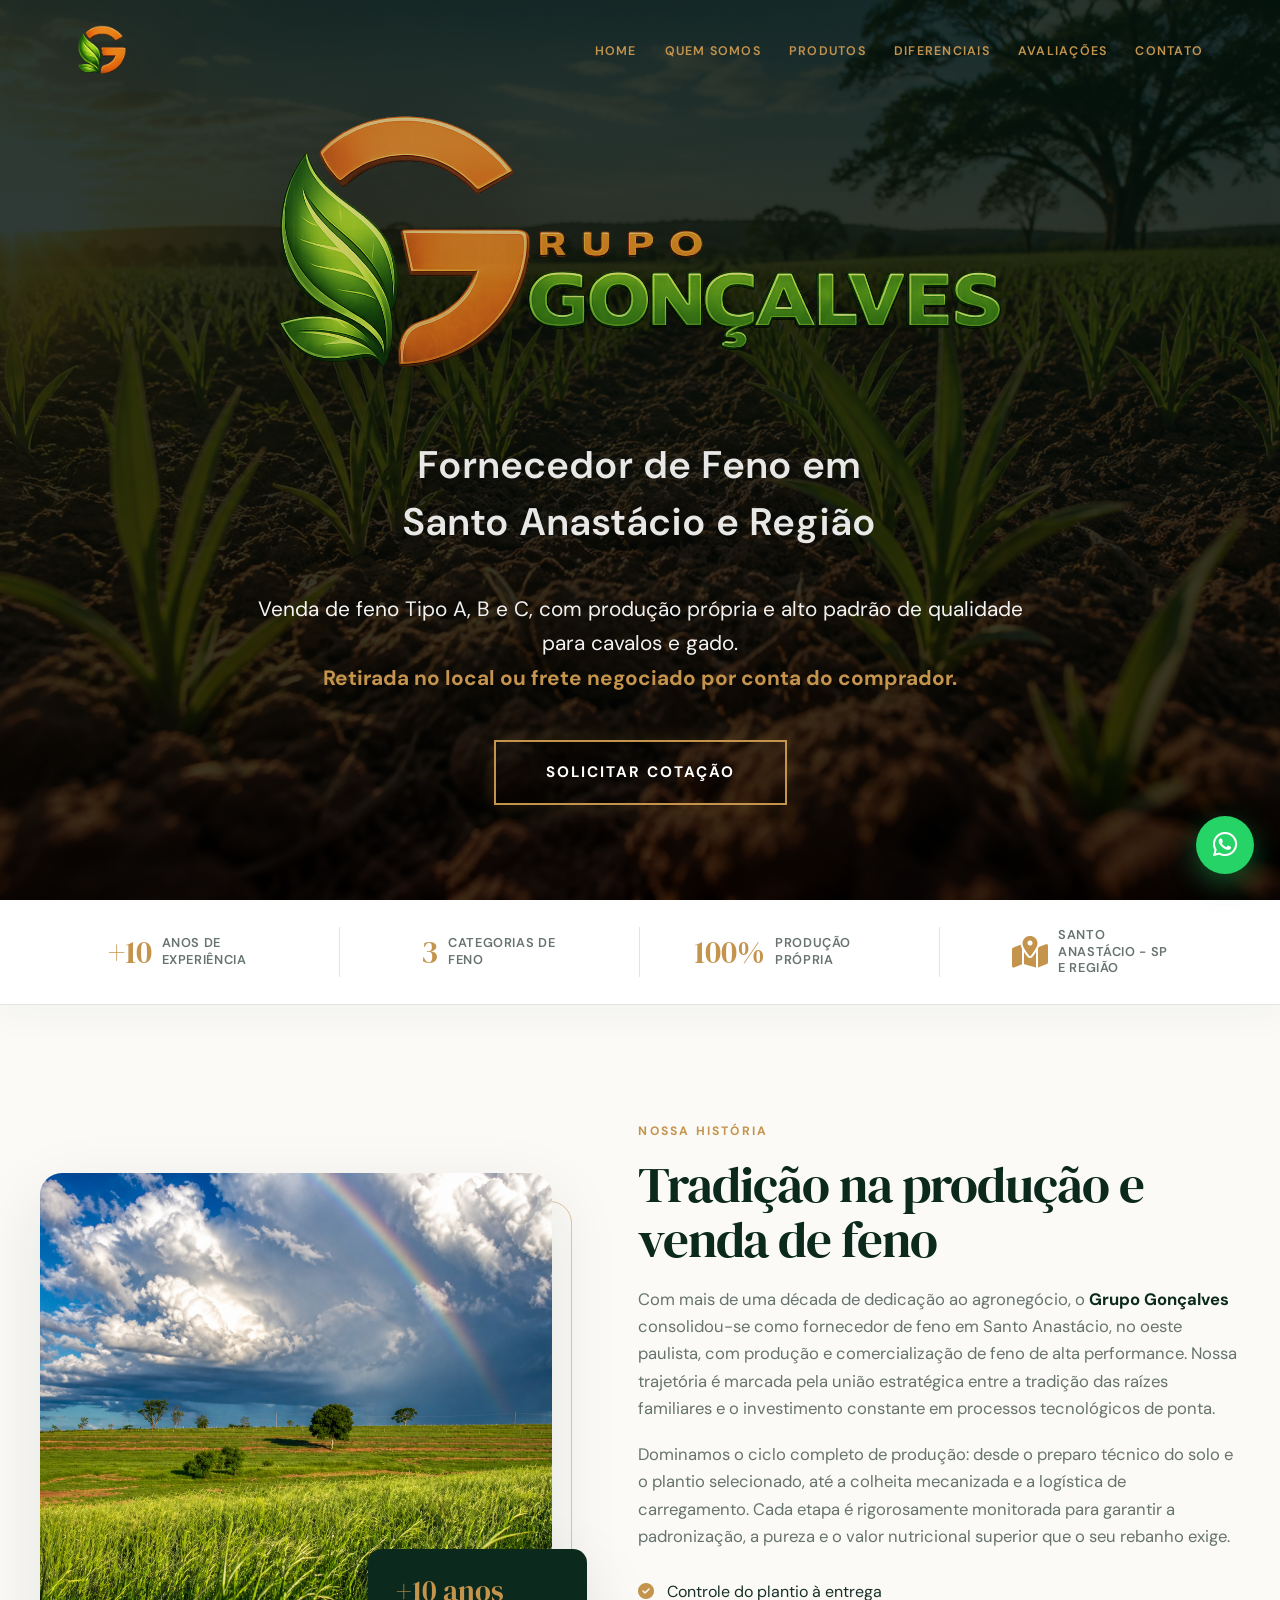
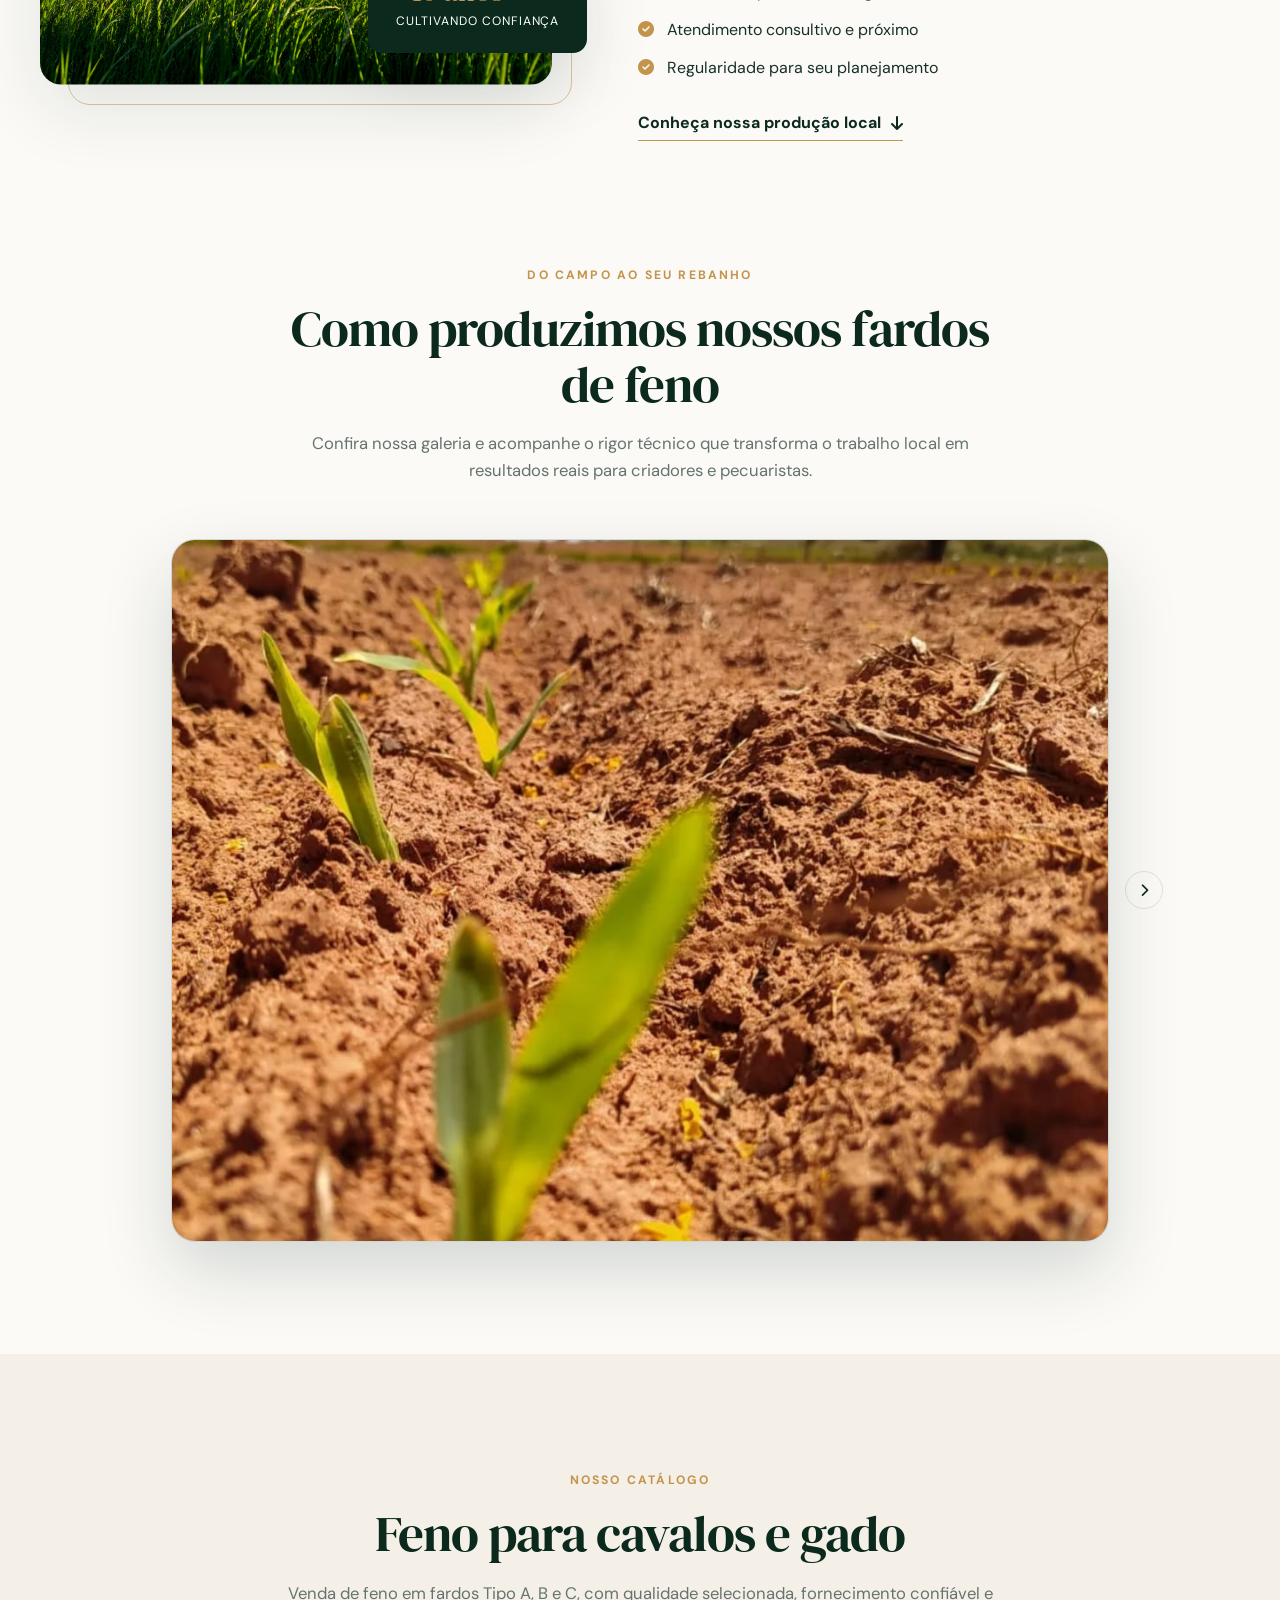
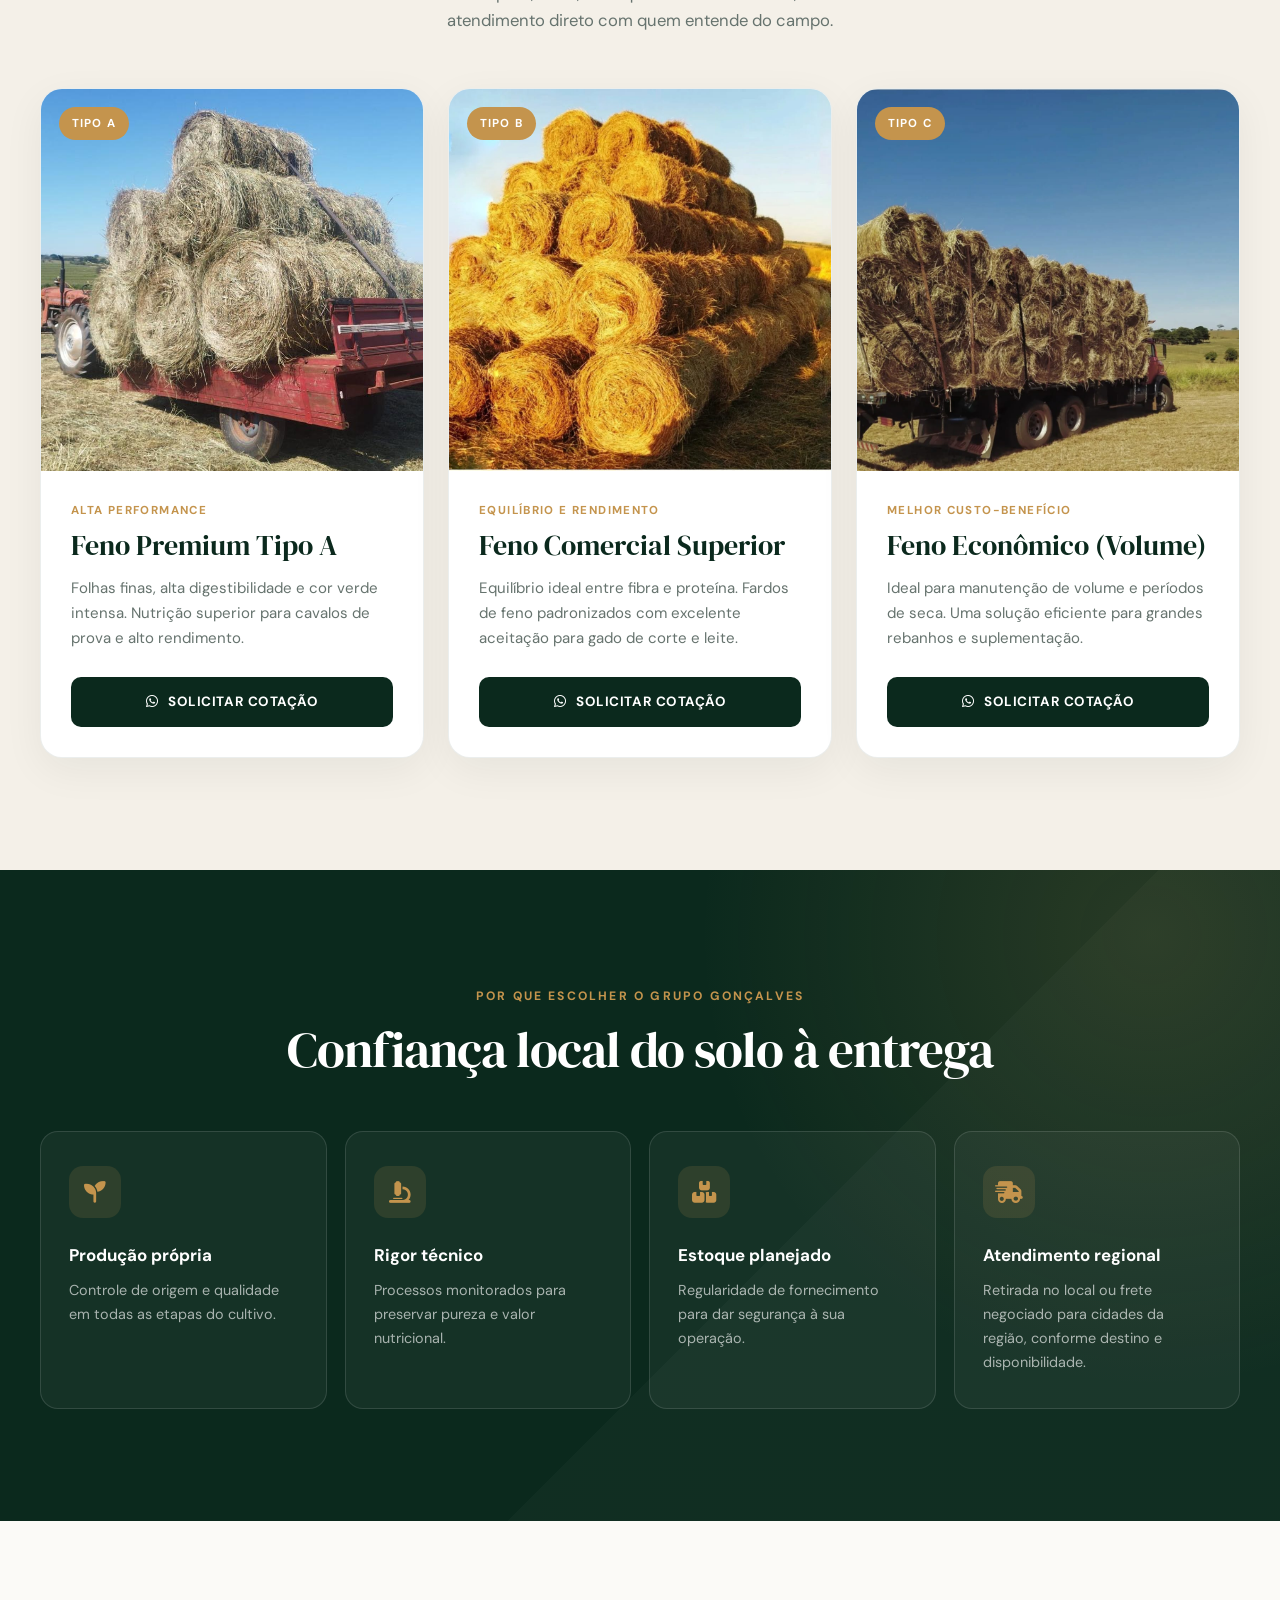
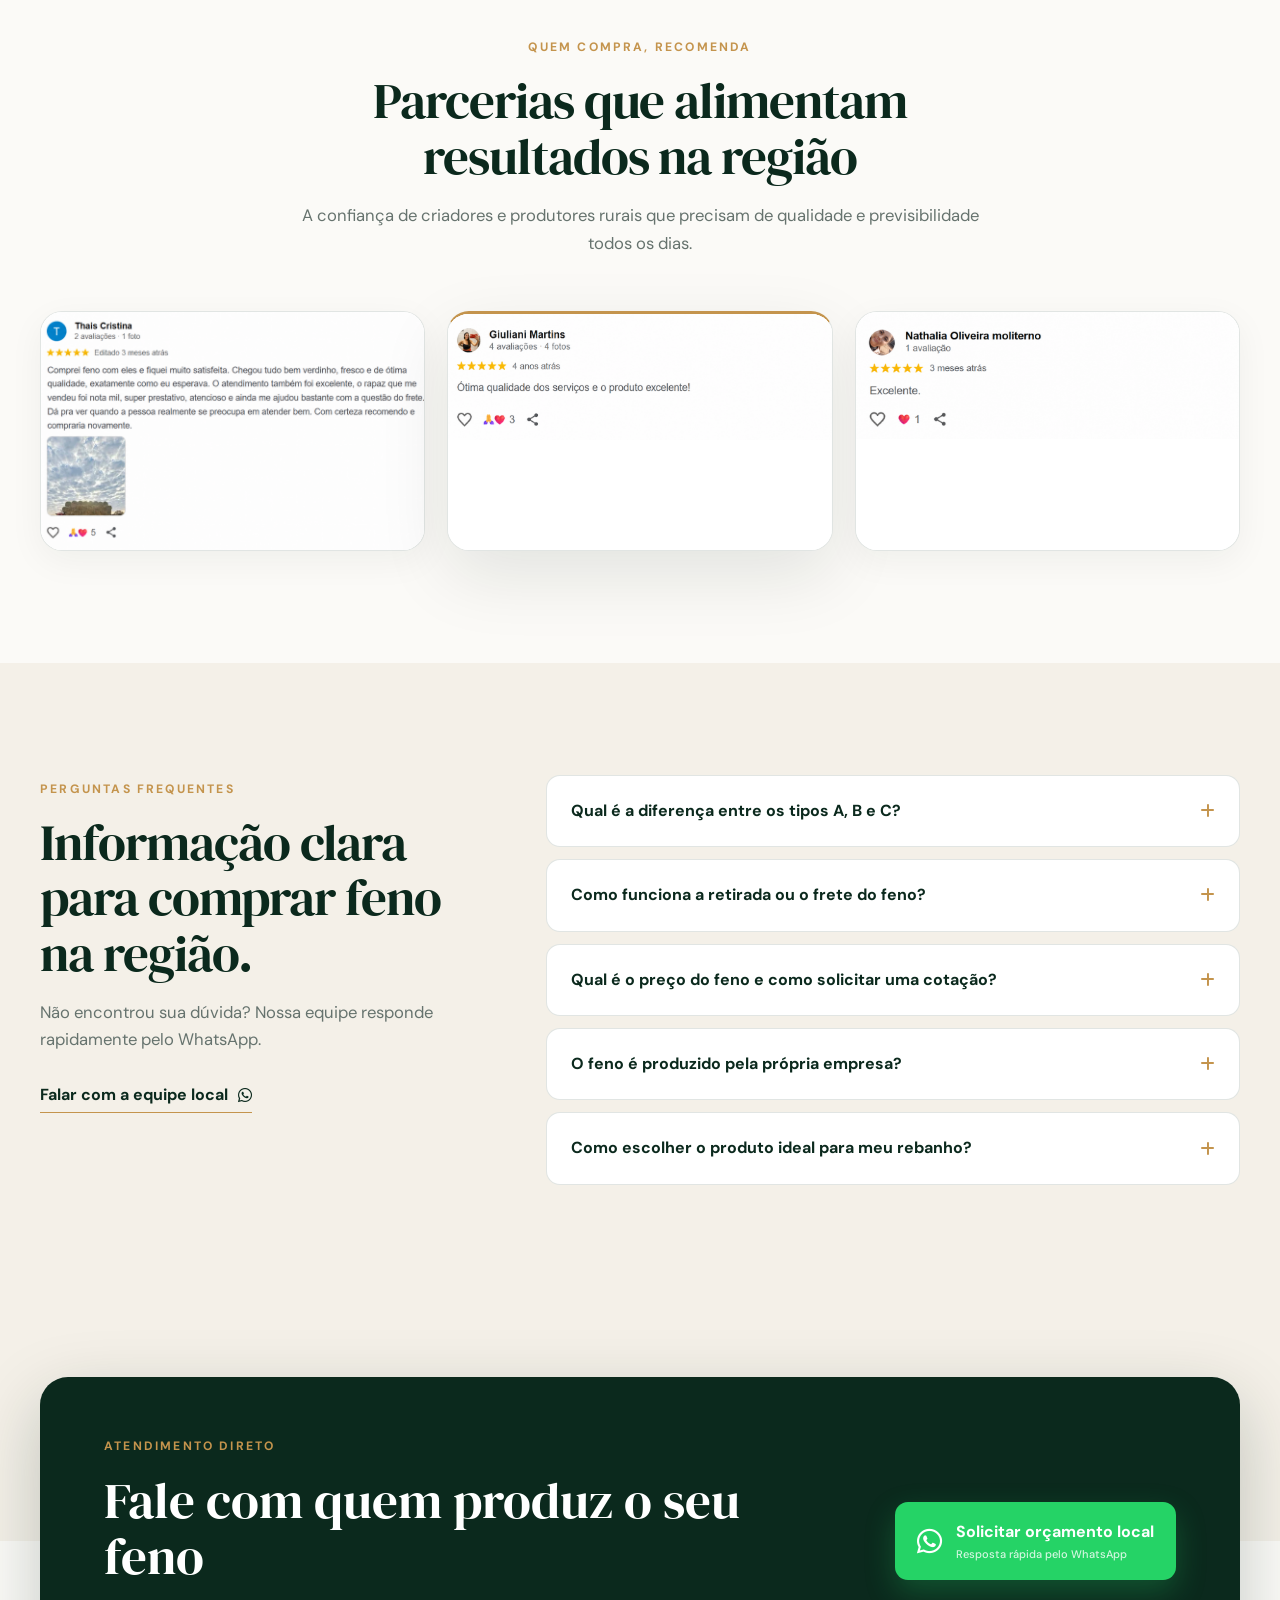
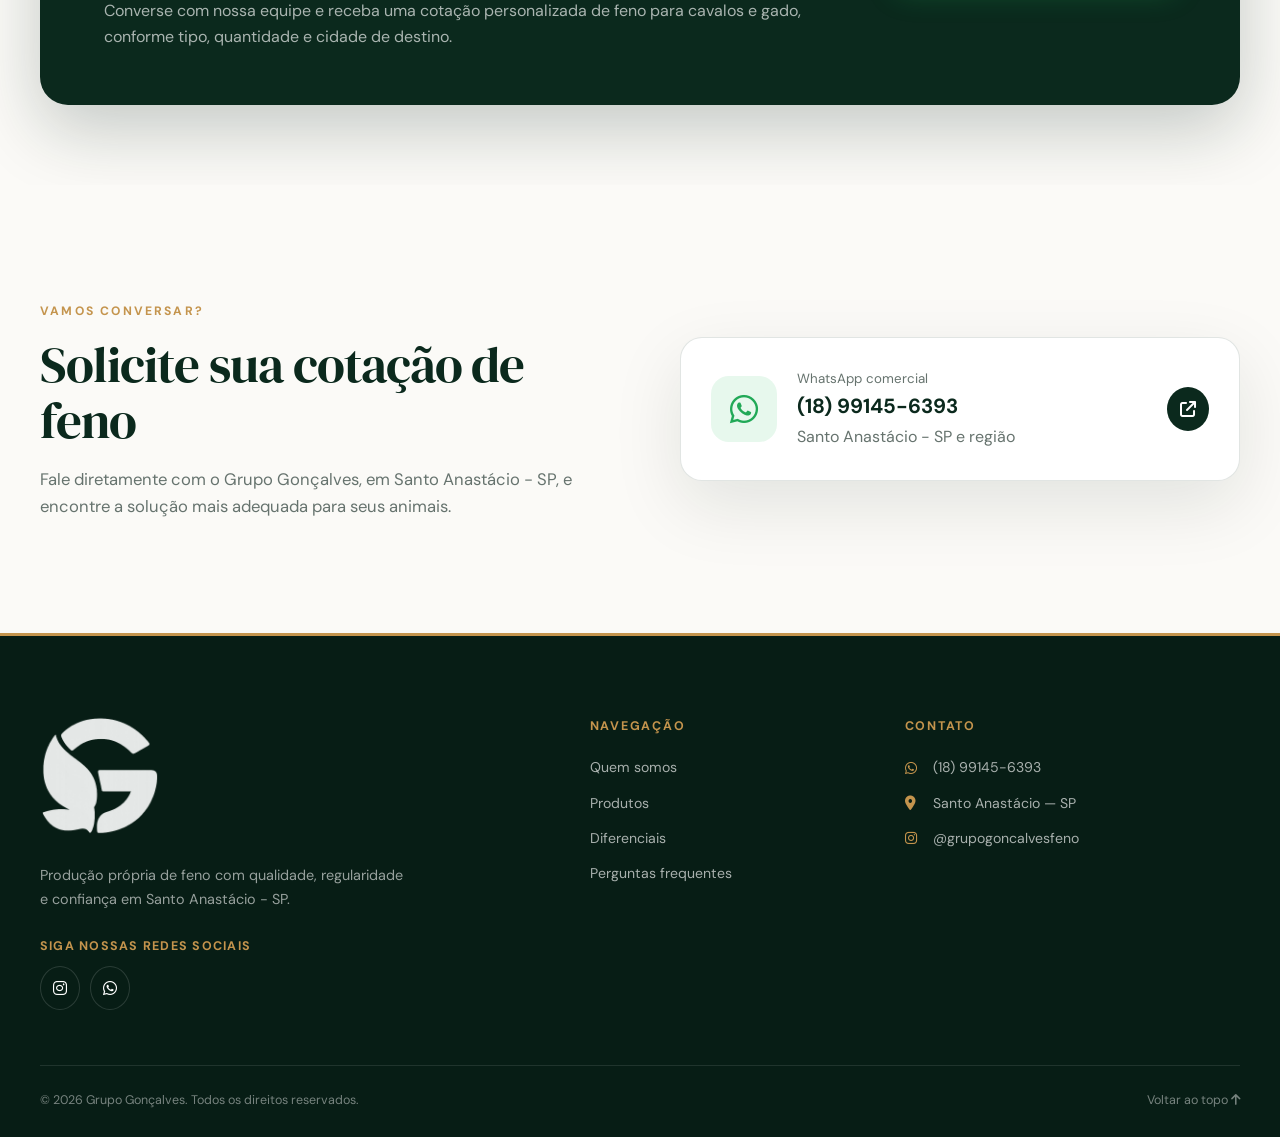
==== commit 44e10d42: "fix: ajusta quebra de linha do título do hero Co-Authored-By: Claude Opus 5.5 <noreply@anthropic.com" ====
--- a/index.html
+++ b/index.html
@@ -153,7 +153,7 @@
                 <div class="hero-brand">
                     <img src="./assets/GrupoGoncalvesPreview.png" alt="Grupo Gonçalves — produção e venda de feno" class="hero-logo" width="1400" height="500" decoding="async" fetchpriority="high">
                 </div>
-                <h1 class="hero-tagline">Fornecedor de Feno em Santo Anastácio - SP e Região</h1>
+                <h1 class="hero-tagline">Fornecedor de Feno em <br>Santo Anastácio e Região</h1>
                 <p class="hero-subtext">Venda de feno Tipo A, B e C, com produção própria e alto padrão de qualidade para cavalos e gado. <span>Retirada no local ou frete negociado por conta do comprador.</span></p>
                 <div class="hero-actions">
                     <a href="https://wa.me/5518991456393?text=Olá! Gostaria de consultar a disponibilidade de carga e preços." class="btn-cta" target="_blank" rel="noopener noreferrer">Solicitar Cotação</a>
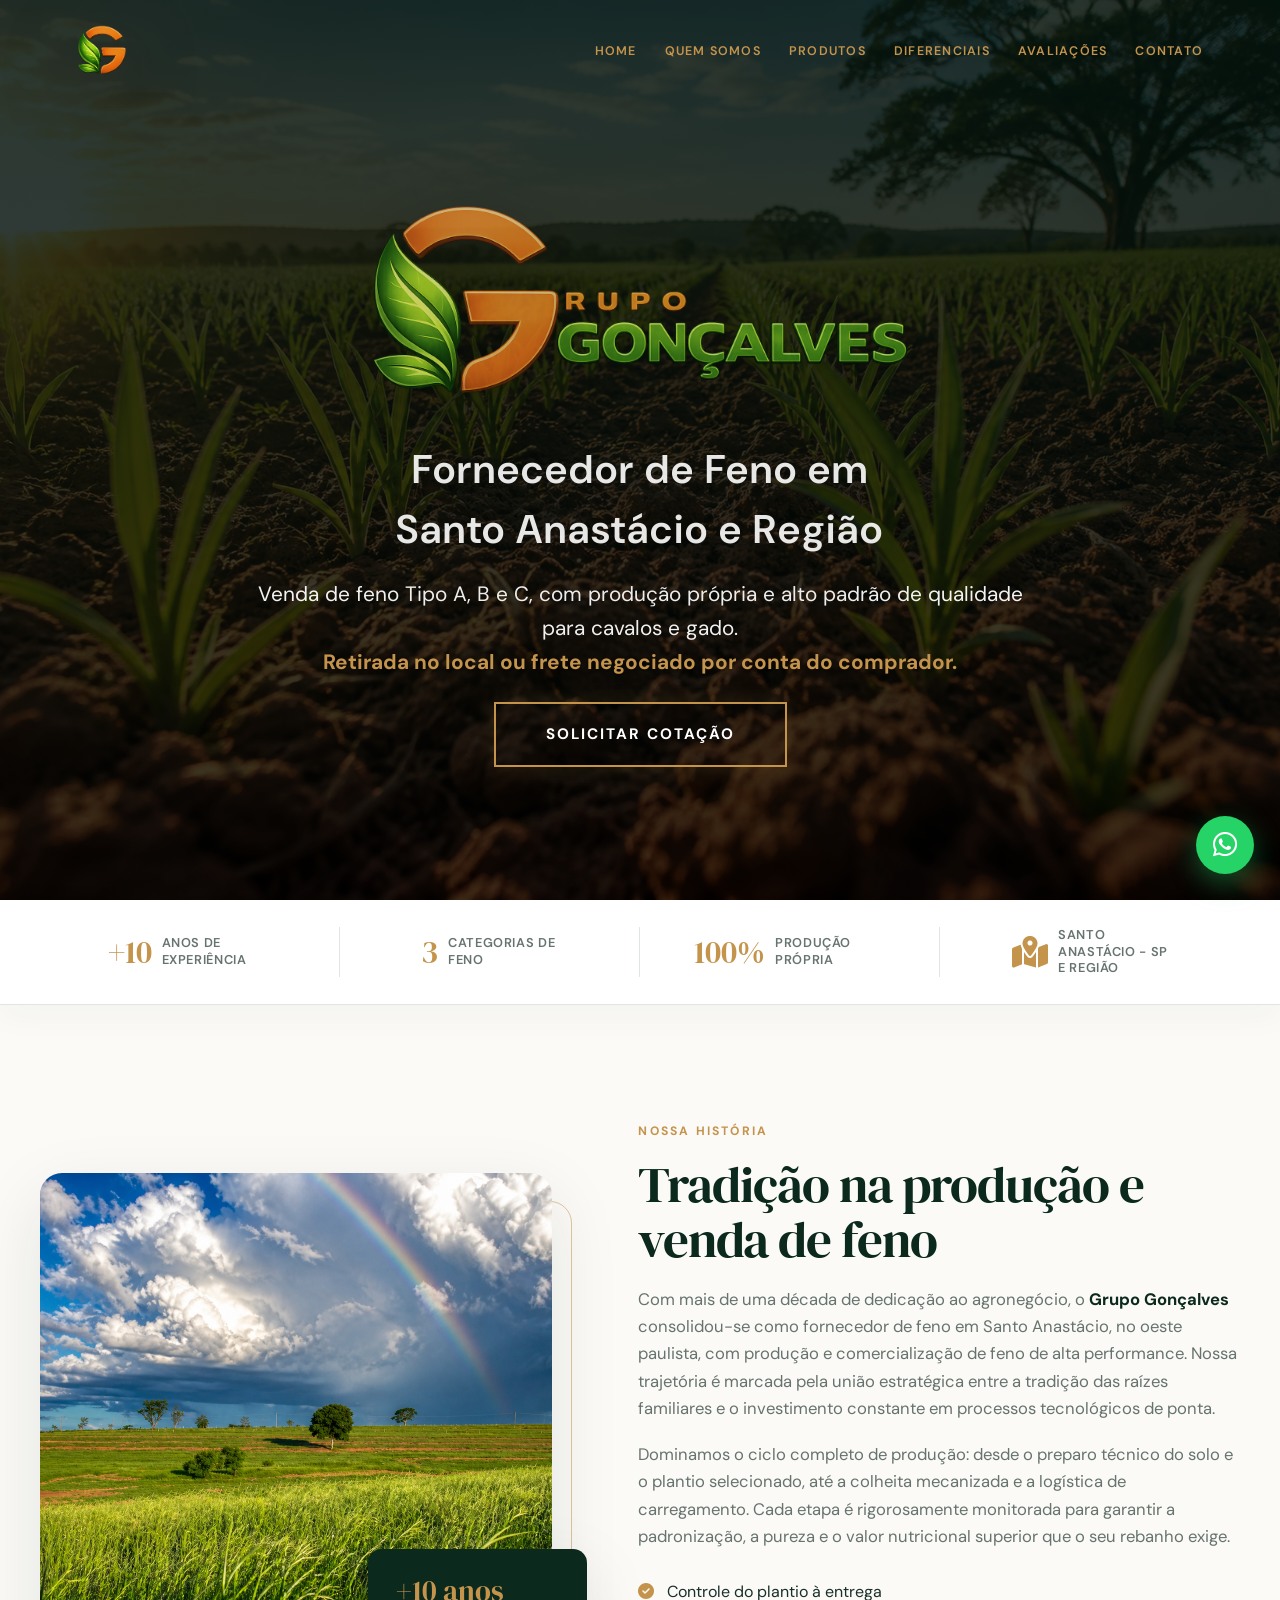
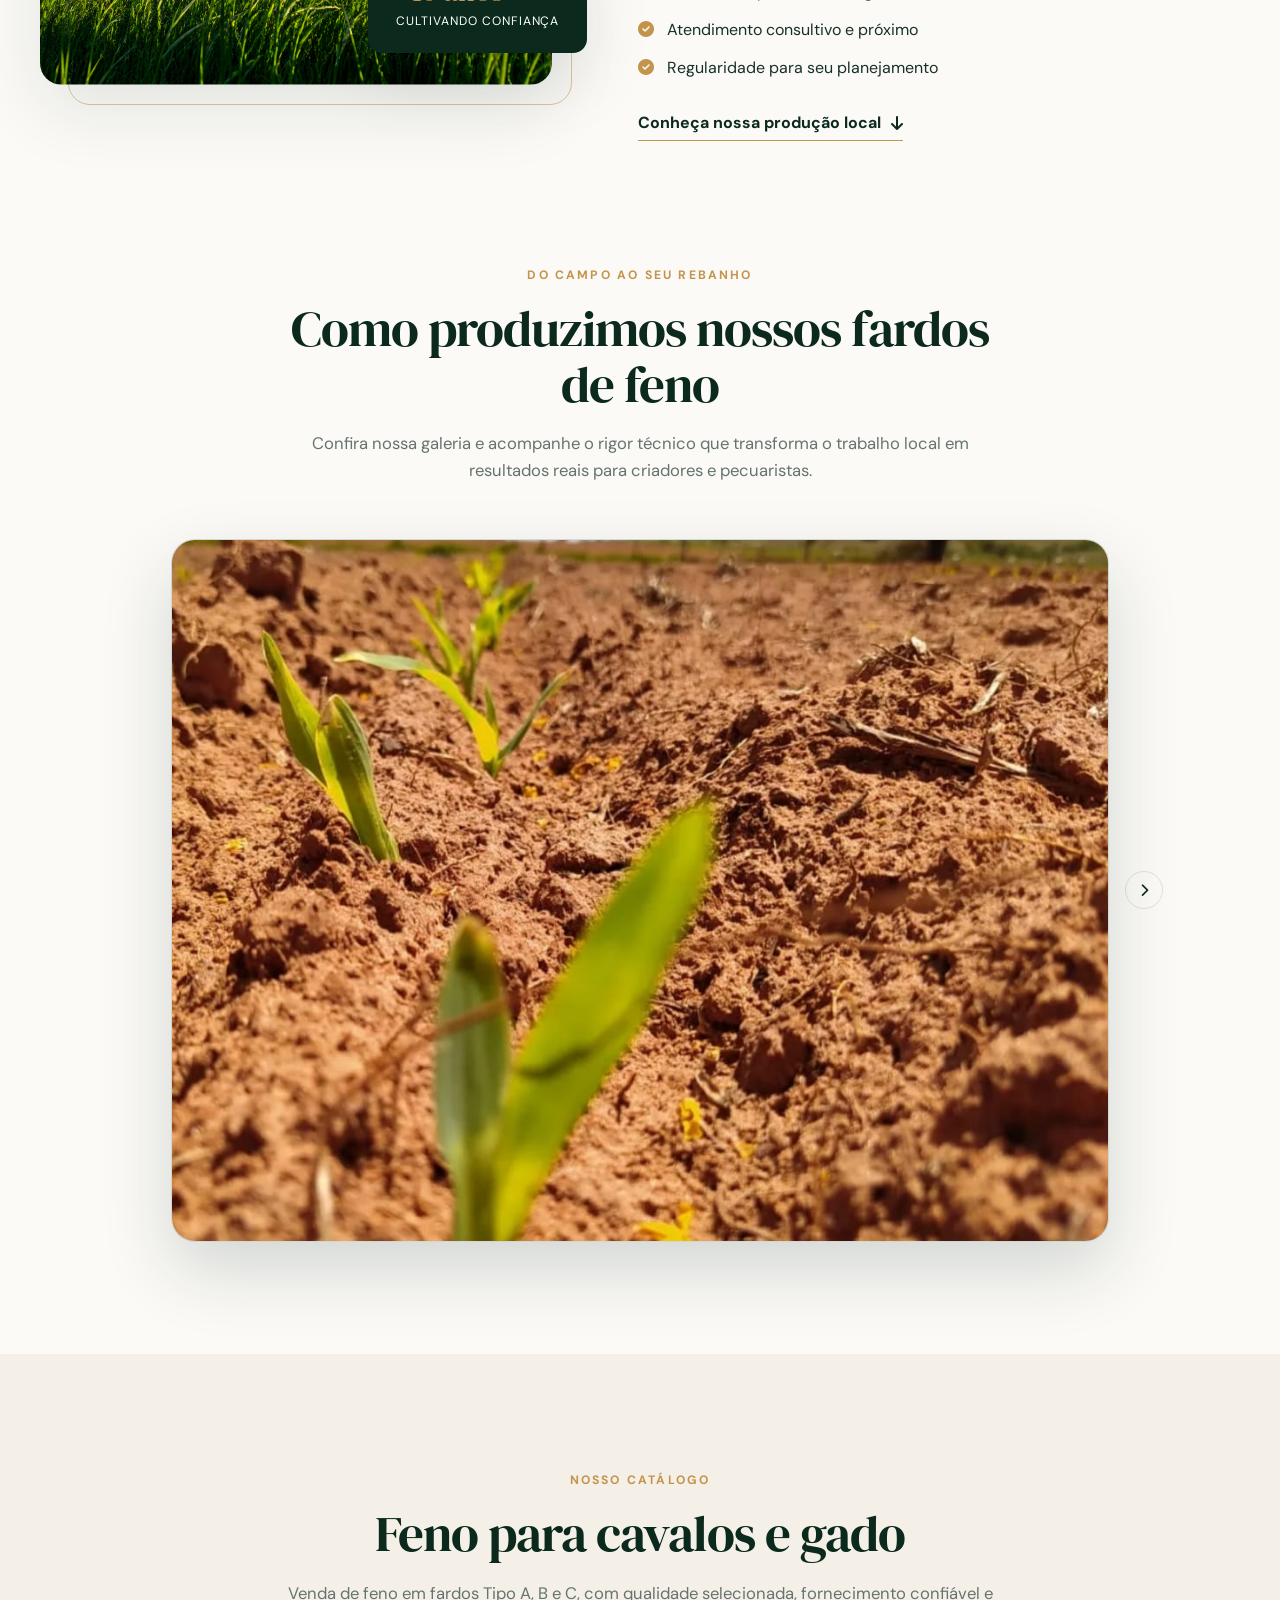
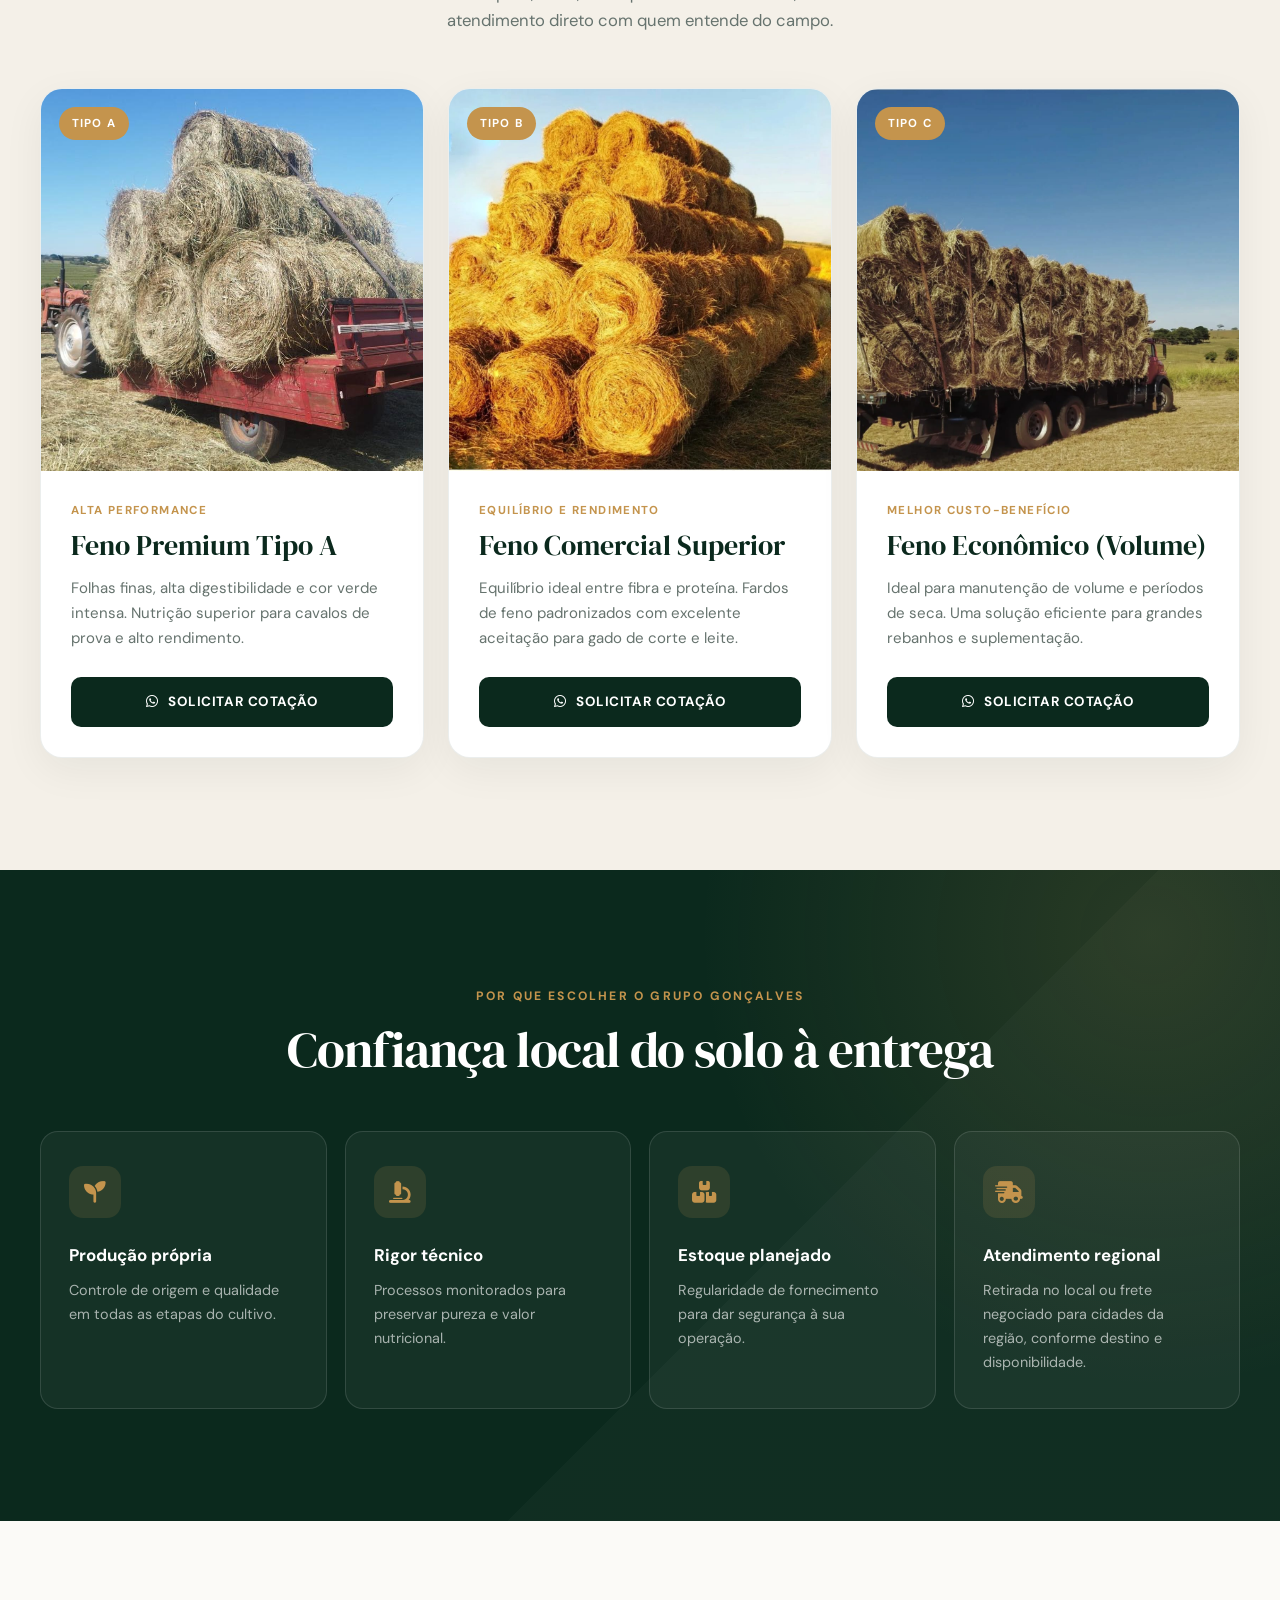
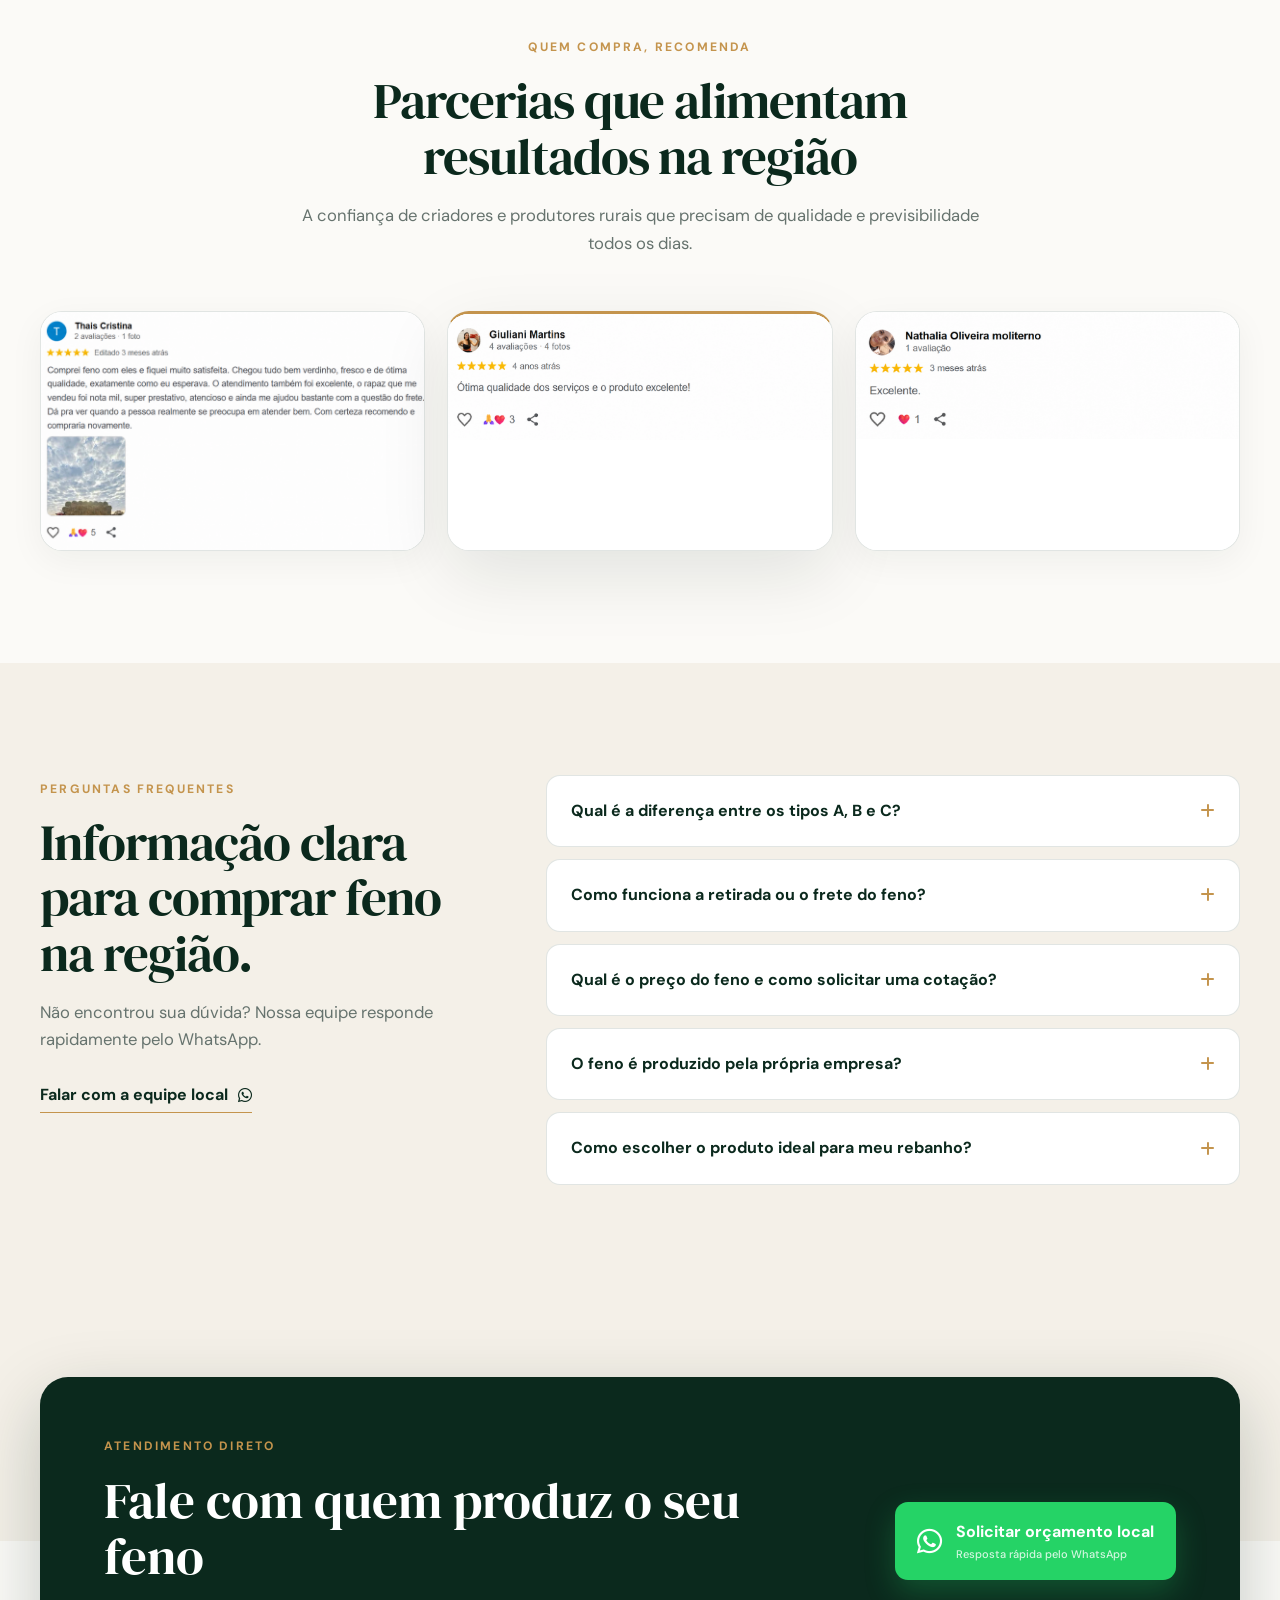
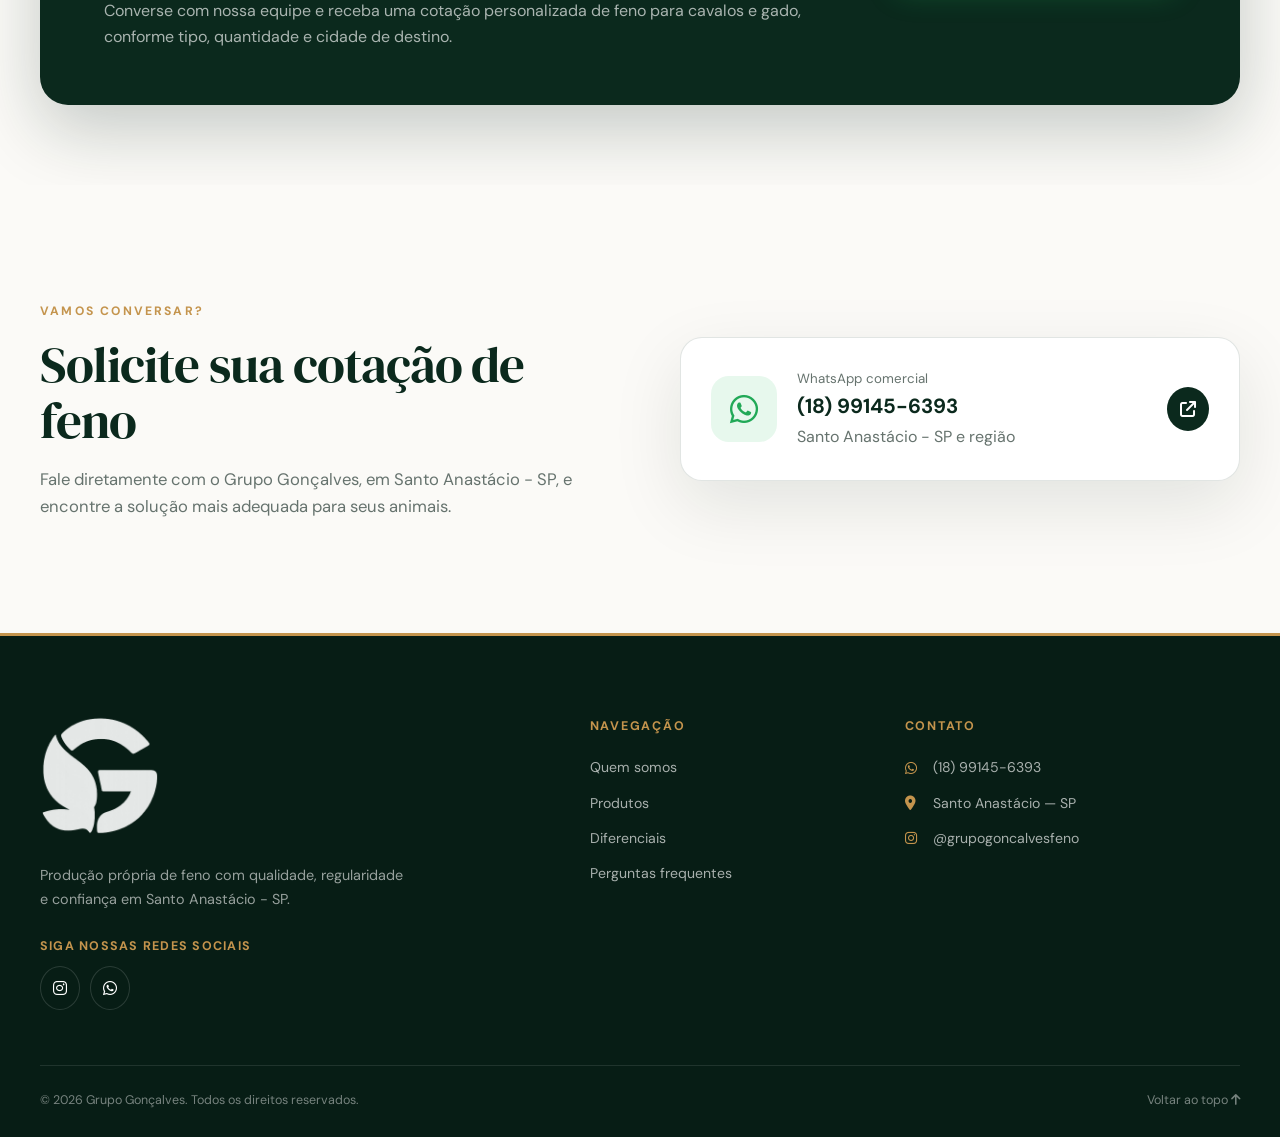
==== commit dcd999b7: "fix: ajustes de responsividade em todas as telas - Título do hero em 2 linhas no mobile e escala con" ====
--- a/index.html
+++ b/index.html
@@ -31,7 +31,7 @@
     <link rel="preconnect" href="https://cdnjs.cloudflare.com" crossorigin>
     <link rel="stylesheet" href="https://fonts.googleapis.com/css2?family=DM+Serif+Display&family=DM+Sans:wght@400;500;600;700&display=swap">
     <link rel="stylesheet" href="https://cdnjs.cloudflare.com/ajax/libs/font-awesome/6.5.1/css/all.min.css">
-    <link rel="stylesheet" href="style.css?v=20260804-18">
+    <link rel="stylesheet" href="style.css?v=20261018-1">
     <script type="application/ld+json">
     {
         "@context": "https://schema.org",
--- a/style.css
+++ b/style.css
@@ -420,3 +420,43 @@
 .carousel-slide:nth-child(4) img[width][height],
 .carousel-slide:nth-child(5) img,
 .carousel-slide:nth-child(5) img[width][height]{object-fit:cover!important;object-position:center!important}
+
+/* Responsive audit — hero spacing, title wrapping, orphan cards and touch targets */
+.hero-tagline{font-size:clamp(1.6rem,2.2vw + .9rem,2.5rem)}
+
+@media (min-width:577px){
+    .hero{height:auto;min-height:100vh;min-height:100svh;padding:clamp(100px,14vh,130px) 20px clamp(48px,8vh,80px)}
+    .hero-logo{max-height:min(35vh,300px)}
+}
+
+@media (min-width:577px) and (max-height:940px){
+    .hero-content{gap:12px}
+    .hero-logo{max-height:25vh}
+    .hero-tagline{padding:6px 20px}
+    .hero-subtext{margin-bottom:10px}
+}
+
+@media (max-width:576px){
+    .hero-tagline,.hero-content h1{max-width:none;font-size:clamp(1.3rem,6.4vw,2rem);letter-spacing:.01em}
+}
+
+@media (max-height:500px) and (orientation:landscape){
+    .hero{min-height:100svh;height:auto;padding:84px 24px 32px}
+    .hero-content{max-width:680px;gap:8px}
+    .hero-logo{width:auto;max-width:none;max-height:18vh;padding:0}
+    .hero-tagline,.hero-content h1{max-width:none;padding:0;font-size:clamp(1.15rem,3vw,1.5rem);line-height:1.3;letter-spacing:.02em}
+    .hero-subtext{max-width:600px;margin:0;font-size:.9rem;line-height:1.45}
+    .hero-actions{margin-top:4px}
+    .btn-cta{width:auto;padding:10px 28px;font-size:.76rem}
+}
+
+@media (min-width:701px) and (max-width:960px){
+    .product-card:last-child{grid-column:1/-1;width:min(100%,calc(50% - 12px));justify-self:center}
+    .testimonial:last-child{grid-column:1/-1;width:min(100%,calc(50% - 8px));justify-self:center}
+}
+
+@media (max-width:960px){
+    footer ul{gap:4px}
+    footer li a,.footer-bottom a{display:inline-flex;align-items:center;gap:6px;min-height:36px}
+    .footer-contact li{min-height:36px}
+}
